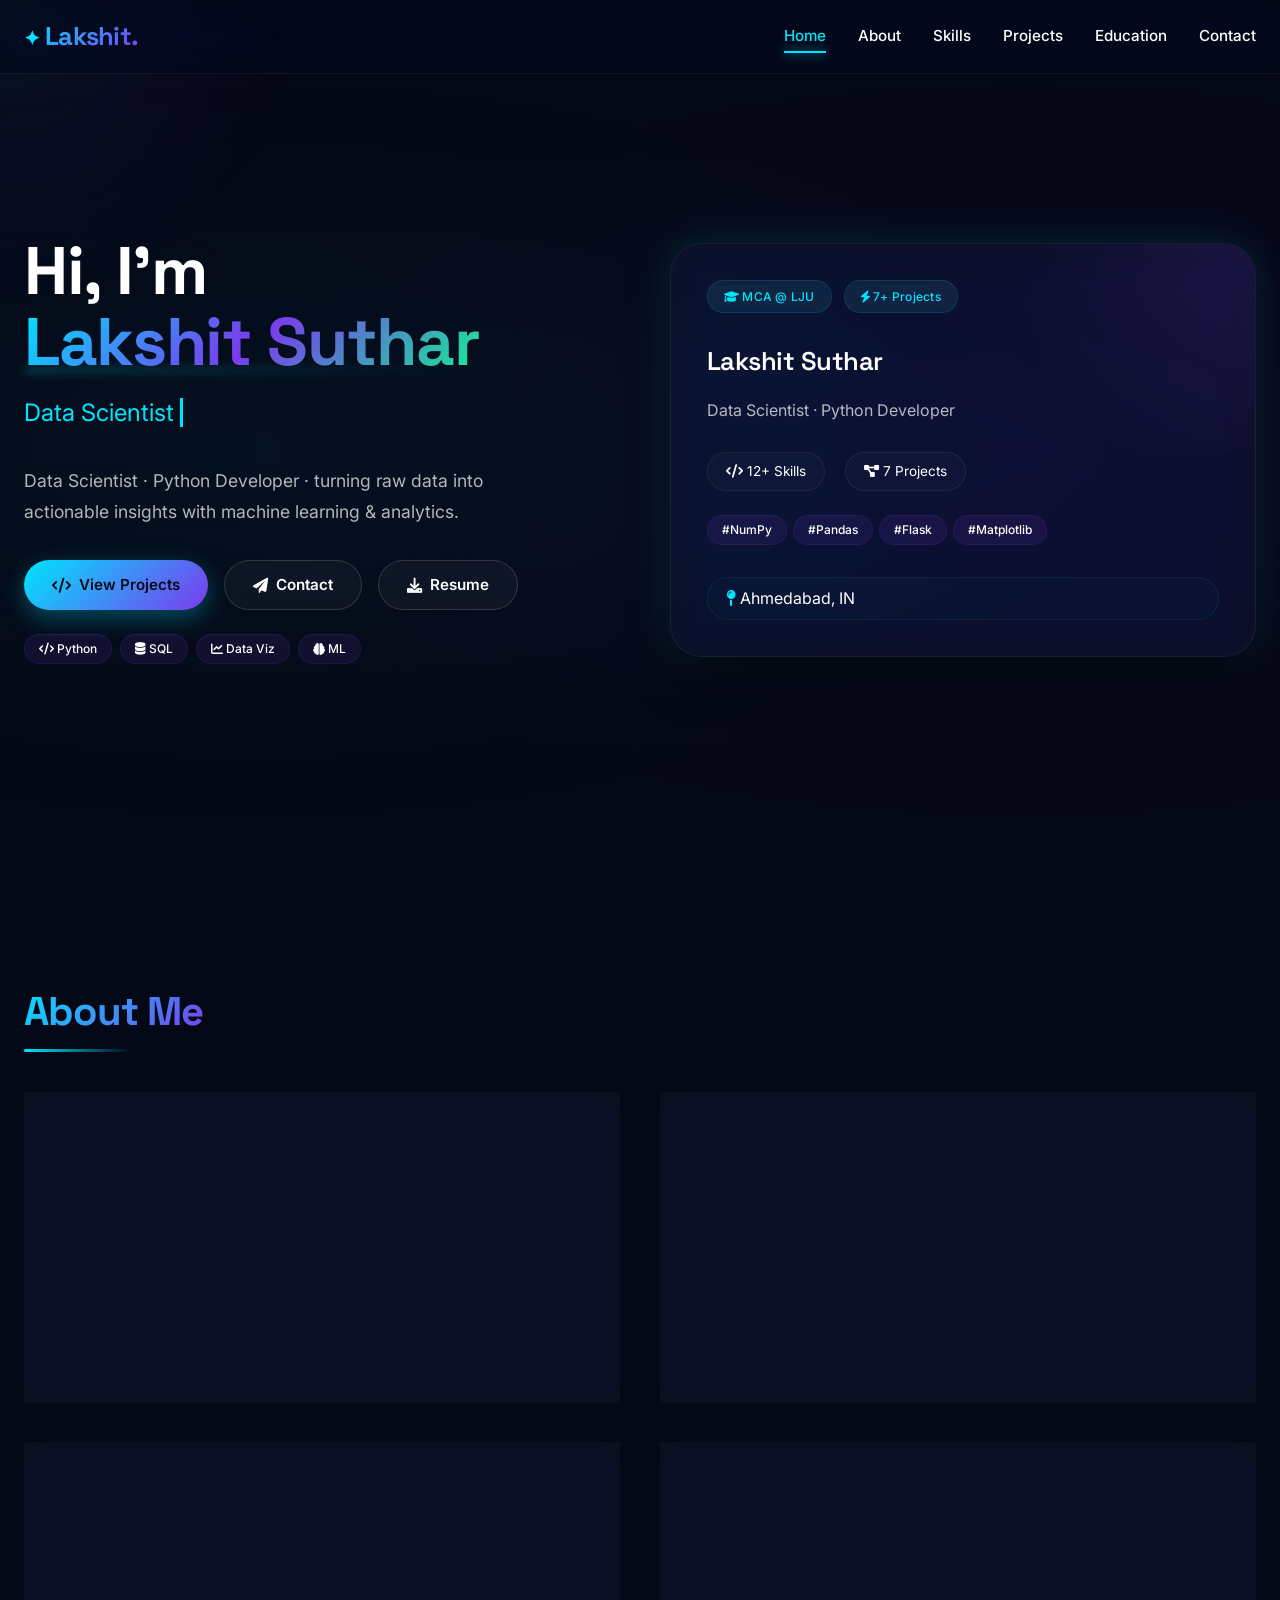
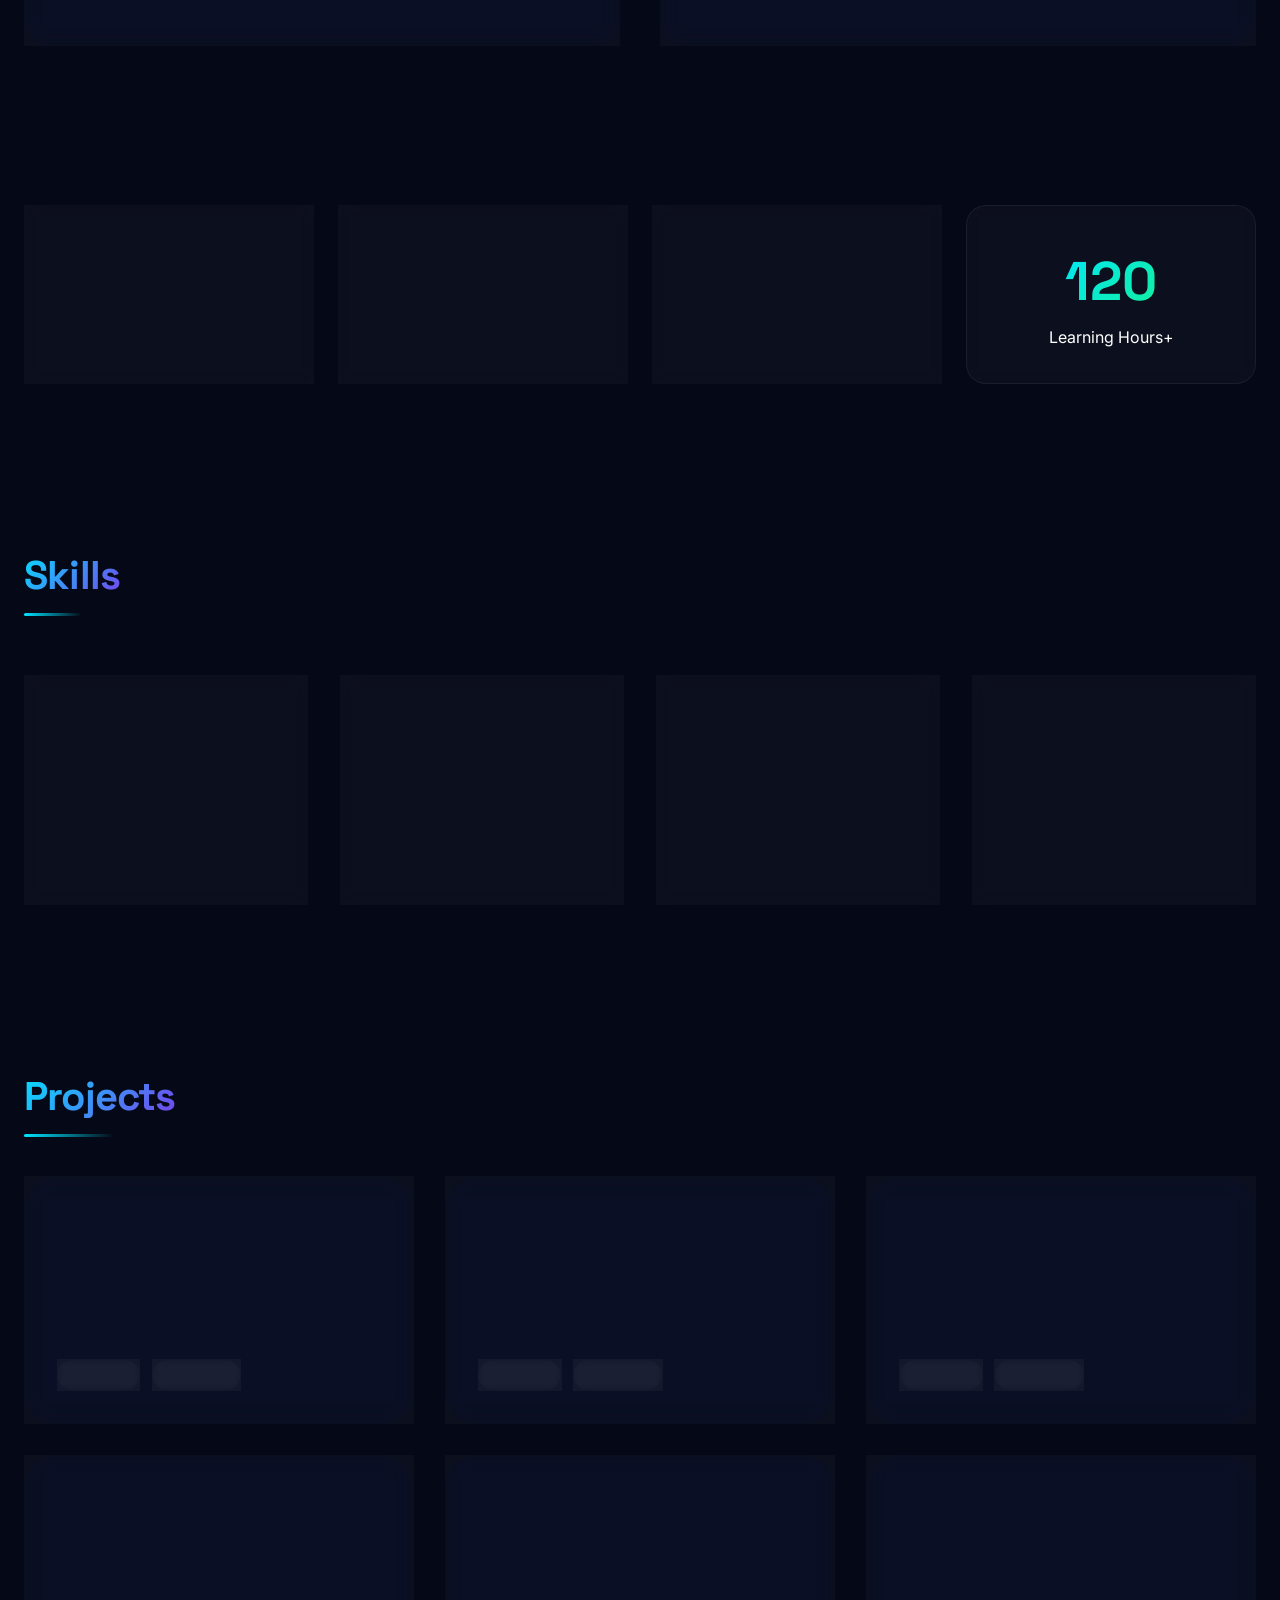
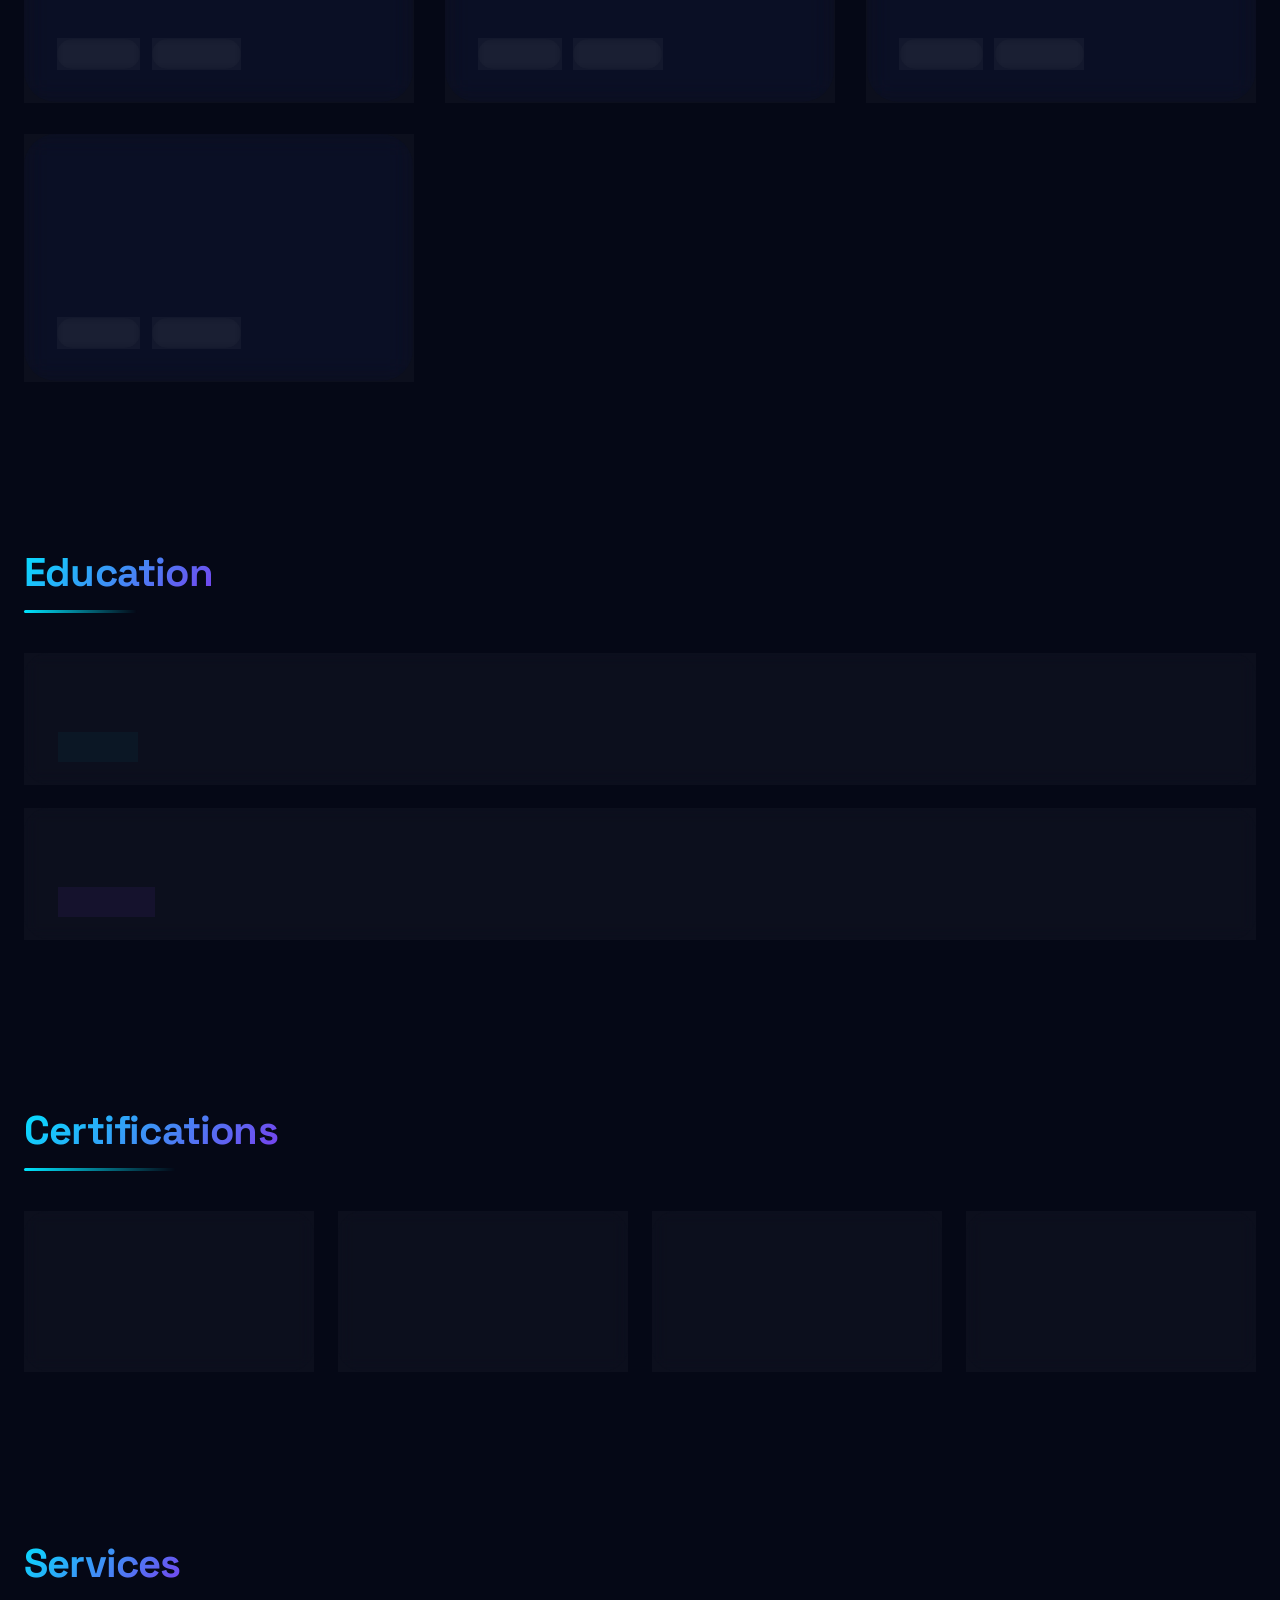
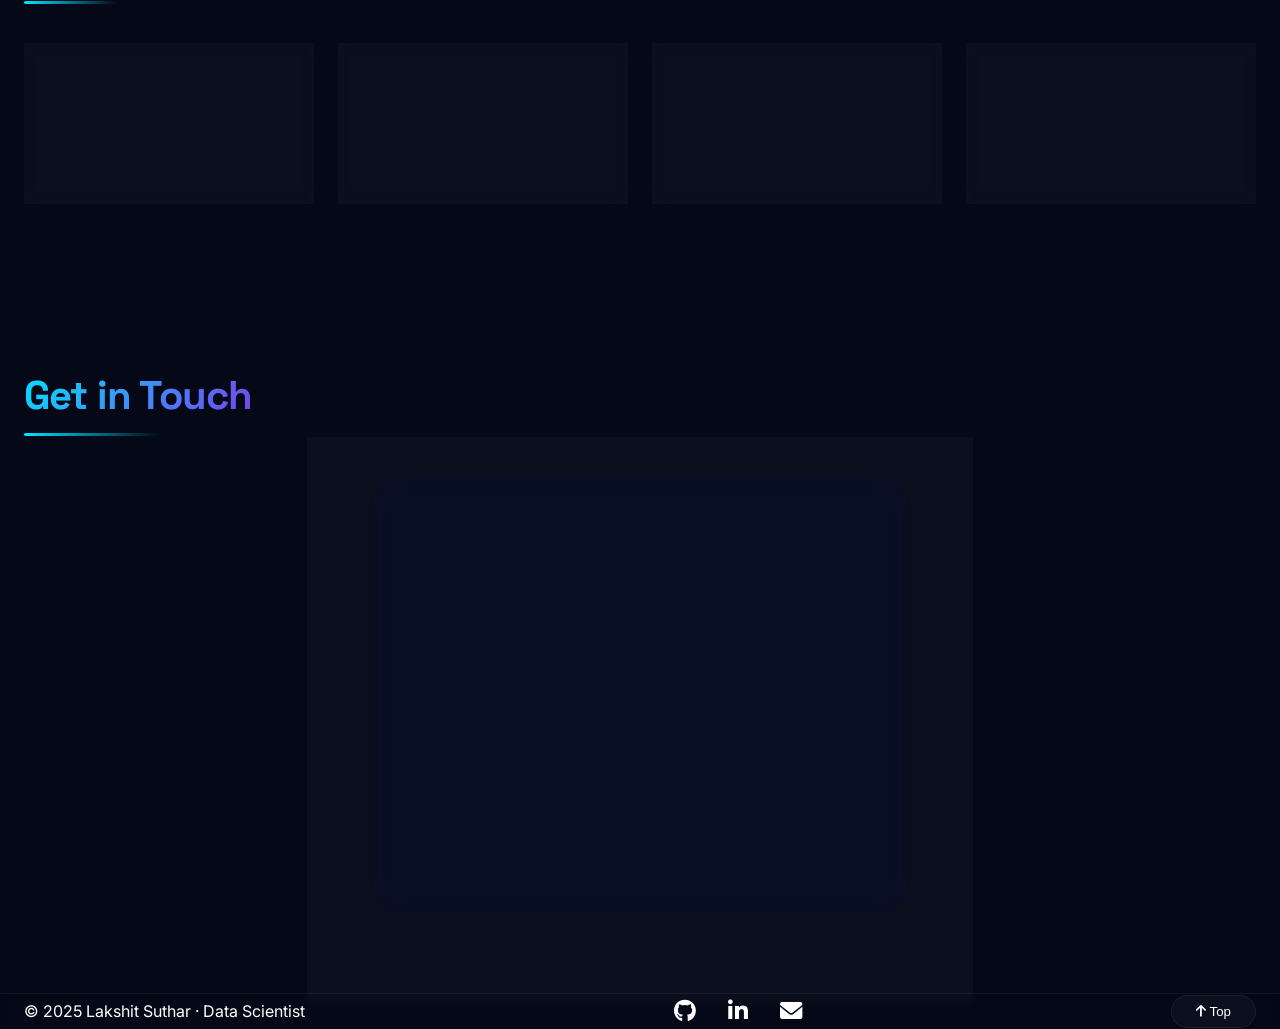
==== index.html @ c66731f1 "Add files via upload" ====
<!DOCTYPE html>
<html lang="en">
<head>
    <meta charset="UTF-8" />
    <meta name="viewport" content="width=device-width, initial-scale=1.0" />
    <meta name="description" content="Lakshit Suthar · Data Scientist, Data Analyst, Python Developer portfolio. Premium dark theme with glassmorphism." />
    <meta name="theme-color" content="#050816" />
    <title>Lakshit Suthar · Data Scientist & Python Developer</title>

    <!-- ===== FONTS & ICONS (CDN) ===== -->
    <link rel="preconnect" href="https://fonts.googleapis.com" />
    <link rel="preconnect" href="https://fonts.gstatic.com" crossorigin />
    <link href="https://fonts.googleapis.com/css2?family=Inter:opsz,wght@14..32,300;14..32,400;14..32,600;14..32,700;14..32,800&family=Space+Grotesk:wght@400;500;600;700&display=swap" rel="stylesheet" />
    <link rel="stylesheet" href="https://cdnjs.cloudflare.com/ajax/libs/font-awesome/6.0.0-beta3/css/all.min.css" />

    <!-- ===== EXTERNAL CSS ===== -->
    <link rel="stylesheet" href="style.css" />
</head>
<body>

    <!-- ====== PROGRESS BAR ====== -->
    <div id="progress-bar"></div>

    <!-- ====== MOUSE GLOW ====== -->
    <div id="glow"></div>

    <!-- ====== NAVBAR ====== -->
    <nav>
        <div class="container nav-container">
            <span class="logo">Lakshit.</span>
            <ul class="nav-links" id="navLinks">
                <li><a href="#hero" class="active">Home</a></li>
                <li><a href="#about">About</a></li>
                <li><a href="#skills">Skills</a></li>
                <li><a href="#projects">Projects</a></li>
                <li><a href="#education">Education</a></li>
                <li><a href="#contact">Contact</a></li>
            </ul>
            <div class="hamburger" id="hamburger"><i class="fas fa-bars"></i></div>
        </div>
    </nav>

    <!-- ====== HERO ====== -->
    <section id="hero">
        <div class="container hero-grid">
            <div class="hero-content">
                <h1>Hi, I'm <span class="name-highlight">Lakshit Suthar</span></h1>
                <div class="hero-typing"><span id="typed-text"></span></div>
                <p class="hero-desc">Data Scientist · Python Developer · turning raw data into actionable insights with machine learning &amp; analytics.</p>
                <div class="hero-buttons">
                    <a href="#projects" class="btn btn-primary"><i class="fas fa-code"></i> View Projects</a>
                    <a href="#contact" class="btn btn-outline"><i class="fas fa-paper-plane"></i> Contact</a>
                    <a href="Lakshit_Suthar_Resume.pdf" class="btn btn-outline" id="download-resume"><i class="fas fa-download"></i> Resume</a>
                </div>
                <div style="margin-top: 24px; display: flex; flex-wrap: wrap; gap: 8px;">
                    <span class="floating-tag"><i class="fas fa-code"></i> Python</span>
                    <span class="floating-tag"><i class="fas fa-database"></i> SQL</span>
                    <span class="floating-tag"><i class="fas fa-chart-line"></i> Data Viz</span>
                    <span class="floating-tag"><i class="fas fa-brain"></i> ML</span>
                </div>
            </div>
            <div class="hero-profile-card">
                <div class="badge-row">
                    <span class="badge"><i class="fas fa-graduation-cap"></i> MCA @ LJU</span>
                    <span class="badge"><i class="fas fa-bolt"></i> 7+ Projects</span>
                </div>
                <h3 style="font-size: 1.6rem;">Lakshit Suthar</h3>
                <p style="opacity:0.7;">Data Scientist · Python Developer</p>
                <div class="profile-stats">
                    <div><i class="fas fa-code"></i> 12+ Skills</div>
                    <div><i class="fas fa-project-diagram"></i> 7 Projects</div>
                </div>
                <div style="margin-top: 8px; display: flex; gap: 6px; flex-wrap: wrap;">
                    <span class="floating-tag">#NumPy</span>
                    <span class="floating-tag">#Pandas</span>
                    <span class="floating-tag">#Flask</span>
                    <span class="floating-tag">#Matplotlib</span>
                </div>
                <div style="margin-top: 16px; background: rgba(0,229,255,0.02); border-radius: 40px; padding: 8px 18px; border: 1px solid rgba(0,229,255,0.08);">
                    <i class="fas fa-map-pin" style="color: var(--primary);"></i> Ahmedabad, IN
                </div>
            </div>
        </div>
    </section>

    <!-- ====== ABOUT ====== -->
    <section id="about">
        <div class="container">
            <h2 class="section-title reveal">About Me</h2>
            <div class="about-grid">
                <div class="about-card reveal">
                    <i class="fas fa-user-astronaut"></i>
                    <h3>Professional Summary</h3>
                    <p>MCA student with a passion for data science &amp; python development. Experienced in building end-to-end data pipelines, scraping, analytics, and machine learning models. Strong foundation in OOP, C, and web technologies.</p>
                </div>
                <div class="about-card reveal">
                    <i class="fas fa-bullseye"></i>
                    <h3>Career Goals</h3>
                    <ul style="list-style: none; padding-left: 0;">
                        <li><i class="fas fa-check-circle" style="color: var(--accent);"></i> Data Scientist</li>
                        <li><i class="fas fa-check-circle" style="color: var(--accent);"></i> Data Analyst</li>
                        <li><i class="fas fa-check-circle" style="color: var(--accent);"></i> Python Developer</li>
                    </ul>
                </div>
                <div class="about-card reveal">
                    <i class="fas fa-star"></i>
                    <h3>Strengths</h3>
                    <p>Analytical thinking, problem solving, clean code, data storytelling, and rapid prototyping. Strong collaboration and communication.</p>
                </div>
                <div class="about-card reveal">
                    <i class="fas fa-heart"></i>
                    <h3>Technical Interests</h3>
                    <p>Machine Learning, Deep Learning, Big Data, Automation, Web Scraping, Dashboard Design, and Open Source.</p>
                </div>
            </div>
        </div>
    </section>

    <!-- ====== STATS ====== -->
    <section id="stats">
        <div class="container">
            <div class="stats-grid">
                <div class="stat-item reveal"><div class="number" data-count="7">0</div><p>Projects</p></div>
                <div class="stat-item reveal"><div class="number" data-count="12">0</div><p>Skills</p></div>
                <div class="stat-item reveal"><div class="number" data-count="8">0</div><p>Technologies</p></div>
                <div class="stat-item reveal"><div class="number" data-count="150">0</div><p>Learning Hours+</p></div>
            </div>
        </div>
    </section>

    <!-- ====== SKILLS ====== -->
    <section id="skills">
        <div class="container">
            <h2 class="section-title reveal">Skills</h2>
            <div class="skills-category">
                <div class="skill-group reveal">
                    <h4>Programming</h4>
                    <div class="skill-item"><div class="skill-label"><span>Python</span><span>90%</span></div><div class="progress-bar"><div class="fill" data-width="90"></div></div></div>
                    <div class="skill-item"><div class="skill-label"><span>Java OOP</span><span>70%</span></div><div class="progress-bar"><div class="fill" data-width="70"></div></div></div>
                    <div class="skill-item"><div class="skill-label"><span>C</span><span>65%</span></div><div class="progress-bar"><div class="fill" data-width="65"></div></div></div>
                </div>
                <div class="skill-group reveal">
                    <h4>Data Analysis</h4>
                    <div class="skill-item"><div class="skill-label"><span>NumPy</span><span>85%</span></div><div class="progress-bar"><div class="fill" data-width="85"></div></div></div>
                    <div class="skill-item"><div class="skill-label"><span>Pandas</span><span>88%</span></div><div class="progress-bar"><div class="fill" data-width="88"></div></div></div>
                    <div class="skill-item"><div class="skill-label"><span>Matplotlib</span><span>80%</span></div><div class="progress-bar"><div class="fill" data-width="80"></div></div></div>
                </div>
                <div class="skill-group reveal">
                    <h4>Data Science &amp; ML</h4>
                    <div class="skill-item"><div class="skill-label"><span>Machine Learning</span><span>75%</span></div><div class="progress-bar"><div class="fill" data-width="75"></div></div></div>
                    <div class="skill-item"><div class="skill-label"><span>Web Scraping</span><span>78%</span></div><div class="progress-bar"><div class="fill" data-width="78"></div></div></div>
                    <div class="skill-item"><div class="skill-label"><span>Data Visualization</span><span>82%</span></div><div class="progress-bar"><div class="fill" data-width="82"></div></div></div>
                </div>
                <div class="skill-group reveal">
                    <h4>Development Tools</h4>
                    <div class="skill-item"><div class="skill-label"><span>Git &amp; GitHub</span><span>80%</span></div><div class="progress-bar"><div class="fill" data-width="80"></div></div></div>
                    <div class="skill-item"><div class="skill-label"><span>Flask</span><span>72%</span></div><div class="progress-bar"><div class="fill" data-width="72"></div></div></div>
                    <div class="skill-item"><div class="skill-label"><span>HTML / CSS</span><span>70%</span></div><div class="progress-bar"><div class="fill" data-width="70"></div></div></div>
                </div>
            </div>
        </div>
    </section>

    <!-- ====== PROJECTS ====== -->
    <section id="projects">
        <div class="container">
            <h2 class="section-title reveal">Projects</h2>
            <div class="projects-grid">
                <div class="project-card reveal"><h3>Mobile Data Analysis</h3><p>Exploratory analysis of mobile usage patterns using pandas &amp; matplotlib.</p><div class="tech"><span>Python</span><span>Pandas</span><span>Matplotlib</span></div><div class="btn-group"><a href="#" class="btn btn-outline" style="padding:4px 14px;"><i class="fab fa-github"></i> Code</a><a href="#" class="btn btn-outline" style="padding:4px 14px;"><i class="fas fa-eye"></i> Demo</a></div></div>
                <div class="project-card reveal"><h3>Hockey Dataset Analysis</h3><p>Statistical analysis and visualization of hockey player performance.</p><div class="tech"><span>NumPy</span><span>Pandas</span><span>Seaborn</span></div><div class="btn-group"><a href="#" class="btn btn-outline" style="padding:4px 14px;"><i class="fab fa-github"></i> Code</a><a href="#" class="btn btn-outline" style="padding:4px 14px;"><i class="fas fa-eye"></i> Demo</a></div></div>
                <div class="project-card reveal"><h3>Quotes Scraping Project</h3><p>Scraped inspirational quotes from multiple websites using requests &amp; bs4.</p><div class="tech"><span>Python</span><span>BeautifulSoup</span><span>Requests</span></div><div class="btn-group"><a href="#" class="btn btn-outline" style="padding:4px 14px;"><i class="fab fa-github"></i> Code</a><a href="#" class="btn btn-outline" style="padding:4px 14px;"><i class="fas fa-eye"></i> Demo</a></div></div>
                <div class="project-card reveal"><h3>All In One Data Scraping</h3><p>Unified scraper for e-commerce &amp; news data with export to CSV/JSON.</p><div class="tech"><span>Scrapy</span><span>Selenium</span><span>Pandas</span></div><div class="btn-group"><a href="#" class="btn btn-outline" style="padding:4px 14px;"><i class="fab fa-github"></i> Code</a><a href="#" class="btn btn-outline" style="padding:4px 14px;"><i class="fas fa-eye"></i> Demo</a></div></div>
                <div class="project-card reveal"><h3>Student Management System</h3><p>CRUD application built with Flask &amp; SQLite for student records.</p><div class="tech"><span>Flask</span><span>SQLite</span><span>HTML/CSS</span></div><div class="btn-group"><a href="#" class="btn btn-outline" style="padding:4px 14px;"><i class="fab fa-github"></i> Code</a><a href="#" class="btn btn-outline" style="padding:4px 14px;"><i class="fas fa-eye"></i> Demo</a></div></div>
                <div class="project-card reveal"><h3>Book Management System</h3><p>Library management with Flask, SQLAlchemy &amp; Bootstrap.</p><div class="tech"><span>Flask</span><span>SQLAlchemy</span><span>Bootstrap</span></div><div class="btn-group"><a href="#" class="btn btn-outline" style="padding:4px 14px;"><i class="fab fa-github"></i> Code</a><a href="#" class="btn btn-outline" style="padding:4px 14px;"><i class="fas fa-eye"></i> Demo</a></div></div>
                <div class="project-card reveal"><h3>Expense Tracker</h3><p>Personal finance tracker with data visualization &amp; category insights.</p><div class="tech"><span>Python</span><span>SQLite</span><span>Matplotlib</span></div><div class="btn-group"><a href="#" class="btn btn-outline" style="padding:4px 14px;"><i class="fab fa-github"></i> Code</a><a href="#" class="btn btn-outline" style="padding:4px 14px;"><i class="fas fa-eye"></i> Demo</a></div></div>
            </div>
        </div>
    </section>

    <!-- ====== EDUCATION ====== -->
    <section id="education">
        <div class="container">
            <h2 class="section-title reveal">Education</h2>
            <div class="timeline">
                <div class="timeline-item reveal"><h3>MCA – LJ University Ahmedabad</h3><p>2024 – 2026 · Master of Computer Applications</p><span class="badge" style="background: rgba(0,229,255,0.04);">Current</span></div>
                <div class="timeline-item reveal"><h3>BCA – 73%</h3><p>2021 – 2024 · Bachelor of Computer Applications</p><span class="badge" style="background: rgba(124,58,237,0.08);">Graduated</span></div>
            </div>
        </div>
    </section>

    <!-- ====== CERTIFICATIONS ====== -->
    <section id="certifications">
        <div class="container">
            <h2 class="section-title reveal">Certifications</h2>
            <div class="cert-grid">
                <div class="cert-card reveal"><i class="fas fa-certificate"></i><h4>Python for Data Science</h4><p style="opacity:0.6; font-size:0.9rem;">IBM</p></div>
                <div class="cert-card reveal"><i class="fas fa-certificate"></i><h4>Machine Learning A-Z</h4><p style="opacity:0.6; font-size:0.9rem;">Udemy</p></div>
                <div class="cert-card reveal"><i class="fas fa-certificate"></i><h4>SQL for Data Analysis</h4><p style="opacity:0.6; font-size:0.9rem;">Coursera</p></div>
                <div class="cert-card reveal"><i class="fas fa-certificate"></i><h4>Web Scraping with Python</h4><p style="opacity:0.6; font-size:0.9rem;">DataCamp</p></div>
            </div>
        </div>
    </section>

    <!-- ====== SERVICES ====== -->
    <section id="services">
        <div class="container">
            <h2 class="section-title reveal">Services</h2>
            <div class="services-grid">
                <div class="service-card reveal"><i class="fas fa-chart-pie"></i><h4>Data Analysis</h4><p style="opacity:0.7; font-size:0.9rem;">Clean, analyze, visualize</p></div>
                <div class="service-card reveal"><i class="fab fa-python"></i><h4>Python Development</h4><p style="opacity:0.7; font-size:0.9rem;">Automation, APIs, scripts</p></div>
                <div class="service-card reveal"><i class="fas fa-spider"></i><h4>Web Scraping</h4><p style="opacity:0.7; font-size:0.9rem;">Extract structured data</p></div>
                <div class="service-card reveal"><i class="fas fa-dashboard"></i><h4>Dashboard Creation</h4><p style="opacity:0.7; font-size:0.9rem;">Interactive dashboards</p></div>
            </div>
        </div>
    </section>

    <!-- ====== CONTACT ====== -->
    <section id="contact">
        <div class="container">
            <h2 class="section-title reveal">Get in Touch</h2>
            <div class="contact-form reveal">
                <form id="contactForm">
                    <input type="text" placeholder="Your Name" id="cname" required />
                    <input type="email" placeholder="Email Address" id="cemail" required />
                    <textarea rows="4" placeholder="Message" id="cmsg" required></textarea>
                    <button type="submit"><i class="fas fa-paper-plane"></i> Send Message</button>
                    <div id="form-message"></div>
                </form>
            </div>
        </div>
    </section>

    <!-- ====== FOOTER ====== -->
    <footer class="container">
        <div>&copy; 2025 Lakshit Suthar · Data Scientist</div>
        <div class="social-links">
            <a href="#" aria-label="GitHub"><i class="fab fa-github"></i></a>
            <a href="#" aria-label="LinkedIn"><i class="fab fa-linkedin-in"></i></a>
            <a href="#" aria-label="Email"><i class="fas fa-envelope"></i></a>
        </div>
        <button id="back-top"><i class="fas fa-arrow-up"></i> Top</button>
    </footer>

    <!-- ====== EXTERNAL JAVASCRIPT ====== -->
    <script src="script.js"></script>
</body>
</html>
---- style.css ----
/* ============================================================
   ADVANCED CSS — CINEMATIC PORTFOLIO
   Built on your structure with premium effects
   ============================================================ */

/* ===== RESET & BASE ===== */
* {
    margin: 0;
    padding: 0;
    box-sizing: border-box;
}

:root {
    --bg: #050816;
    --primary: #00E5FF;
    --secondary: #7C3AED;
    --accent: #14F195;
    --text: #ffffff;
    --glass-bg: rgba(255, 255, 255, 0.03);
    --glass-border: rgba(255, 255, 255, 0.06);
    --shadow: 0 25px 50px -12px rgba(0, 0, 0, 0.8);
    --glow-primary: 0 0 40px rgba(0, 229, 255, 0.15);
    --glow-secondary: 0 0 40px rgba(124, 58, 237, 0.15);
    --radius-lg: 32px;
    --radius-md: 24px;
    --transition-smooth: all 0.4s cubic-bezier(0.25, 0.46, 0.45, 0.94);
}

html {
    scroll-behavior: smooth;
}

body {
    font-family: 'Inter', sans-serif;
    background: var(--bg);
    color: var(--text);
    line-height: 1.6;
    overflow-x: hidden;
    cursor: default;
}

h1,
h2,
h3,
h4 {
    font-family: 'Space Grotesk', sans-serif;
    font-weight: 600;
    letter-spacing: -0.02em;
}

a {
    text-decoration: none;
    color: inherit;
}

.container {
    max-width: 1280px;
    margin: 0 auto;
    padding: 0 24px;
}

section {
    padding: 80px 0;
    position: relative;
}

.section-title {
    font-size: 2.5rem;
    font-weight: 700;
    margin-bottom: 48px;
    background: linear-gradient(135deg, var(--primary), var(--secondary));
    -webkit-background-clip: text;
    -webkit-text-fill-color: transparent;
    background-clip: text;
    display: inline-block;
    position: relative;
}

.section-title::after {
    content: '';
    position: absolute;
    bottom: -8px;
    left: 0;
    width: 60%;
    height: 3px;
    background: linear-gradient(90deg, var(--primary), transparent);
    border-radius: 10px;
}

/* ===== SCROLL PROGRESS BAR ===== */
#progress-bar {
    position: fixed;
    top: 0;
    left: 0;
    width: 0%;
    height: 4px;
    background: linear-gradient(90deg, var(--primary), var(--secondary), var(--accent));
    z-index: 9999;
    transition: width 0.1s ease-out;
    box-shadow: 0 0 20px rgba(0, 229, 255, 0.3);
}

/* ===== STICKY NAVBAR ===== */
nav {
    position: fixed;
    top: 0;
    left: 0;
    width: 100%;
    padding: 16px 0;
    backdrop-filter: blur(18px) saturate(180%);
    -webkit-backdrop-filter: blur(18px) saturate(180%);
    background: rgba(5, 8, 22, 0.55);
    border-bottom: 1px solid var(--glass-border);
    z-index: 1000;
    transition: background 0.3s, box-shadow 0.3s;
}

nav.scrolled {
    background: rgba(5, 8, 22, 0.85);
    box-shadow: 0 8px 32px rgba(0, 0, 0, 0.5);
}

.nav-container {
    display: flex;
    justify-content: space-between;
    align-items: center;
}

.logo {
    font-family: 'Space Grotesk', sans-serif;
    font-weight: 700;
    font-size: 1.6rem;
    background: linear-gradient(135deg, var(--primary), var(--secondary));
    -webkit-background-clip: text;
    -webkit-text-fill-color: transparent;
    background-clip: text;
    letter-spacing: -0.03em;
    position: relative;
}

.logo::before {
    content: '✦';
    margin-right: 6px;
    font-size: 1.2rem;
    color: var(--primary);
    -webkit-text-fill-color: var(--primary);
}

.nav-links {
    display: flex;
    gap: 32px;
    list-style: none;
    font-weight: 500;
    font-size: 0.95rem;
}

.nav-links a {
    position: relative;
    padding: 4px 0;
    transition: color 0.3s;
}

.nav-links a::after {
    content: '';
    position: absolute;
    bottom: -4px;
    left: 0;
    width: 0%;
    height: 2px;
    background: var(--primary);
    transition: width 0.4s cubic-bezier(0.25, 0.46, 0.45, 0.94);
    box-shadow: 0 0 12px var(--primary);
}

.nav-links a:hover::after,
.nav-links a.active::after {
    width: 100%;
}

.nav-links a.active {
    color: var(--primary);
}

.hamburger {
    display: none;
    font-size: 1.8rem;
    cursor: pointer;
    color: var(--text);
    transition: transform 0.3s;
}

.hamburger:hover {
    transform: rotate(90deg);
}

/* ===== FLOATING GLOW (MOUSE) ===== */
#glow {
    position: fixed;
    width: 600px;
    height: 600px;
    background: radial-gradient(circle at center, rgba(0, 229, 255, 0.06) 0%, rgba(124, 58, 237, 0.04) 40%, transparent 70%);
    border-radius: 50%;
    pointer-events: none;
    transform: translate(-50%, -50%);
    z-index: 0;
    transition: opacity 0.15s ease;
    will-change: transform;
    filter: blur(20px);
}

/* ===== HERO ===== */
#hero {
    min-height: 100vh;
    display: flex;
    align-items: center;
    position: relative;
    padding-top: 80px;
    overflow: hidden;
}

#hero::before {
    content: '';
    position: absolute;
    inset: 0;
    background: radial-gradient(ellipse at 20% 50%, rgba(0, 229, 255, 0.04) 0%, transparent 60%),
        radial-gradient(ellipse at 80% 50%, rgba(124, 58, 237, 0.04) 0%, transparent 60%);
    pointer-events: none;
}

.hero-grid {
    display: grid;
    grid-template-columns: 1fr 1fr;
    gap: 60px;
    align-items: center;
    position: relative;
    z-index: 1;
}

.hero-content h1 {
    font-size: 4.2rem;
    font-weight: 700;
    line-height: 1.05;
    margin-bottom: 16px;
    text-shadow: 0 0 60px rgba(0, 229, 255, 0.05);
}

.hero-content .name-highlight {
    background: linear-gradient(135deg, var(--primary), var(--secondary), var(--accent));
    -webkit-background-clip: text;
    -webkit-text-fill-color: transparent;
    background-clip: text;
    position: relative;
    display: inline-block;
}

.hero-content .name-highlight::after {
    content: '';
    position: absolute;
    bottom: 4px;
    left: 0;
    width: 100%;
    height: 8px;
    background: linear-gradient(90deg, var(--primary), transparent);
    opacity: 0.2;
    border-radius: 10px;
    filter: blur(4px);
}

.hero-typing {
    font-size: 1.5rem;
    font-weight: 400;
    margin-bottom: 20px;
    min-height: 3.2rem;
}

.hero-typing span {
    color: var(--primary);
    border-right: 3px solid var(--primary);
    padding-right: 6px;
    animation: blink 0.9s step-end infinite;
}

@keyframes blink {
    0%,
    100% {
        border-color: var(--primary);
    }
    50% {
        border-color: transparent;
    }
}

.hero-desc {
    font-size: 1.1rem;
    opacity: 0.7;
    max-width: 500px;
    margin-bottom: 32px;
    line-height: 1.8;
    backdrop-filter: blur(4px);
}

.hero-buttons {
    display: flex;
    flex-wrap: wrap;
    gap: 16px;
}

.btn {
    padding: 12px 28px;
    border-radius: 40px;
    font-weight: 600;
    font-size: 0.95rem;
    border: none;
    cursor: pointer;
    transition: var(--transition-smooth);
    display: inline-flex;
    align-items: center;
    gap: 8px;
    background: rgba(255, 255, 255, 0.04);
    border: 1px solid var(--glass-border);
    color: var(--text);
    backdrop-filter: blur(4px);
    position: relative;
    overflow: hidden;
}

.btn::before {
    content: '';
    position: absolute;
    inset: 0;
    border-radius: 40px;
    padding: 2px;
    background: linear-gradient(135deg, var(--primary), var(--secondary));
    -webkit-mask: linear-gradient(#fff 0 0) content-box, linear-gradient(#fff 0 0);
    -webkit-mask-composite: xor;
    mask-composite: exclude;
    opacity: 0;
    transition: opacity 0.4s;
}

.btn:hover::before {
    opacity: 1;
}

.btn-primary {
    background: linear-gradient(135deg, var(--primary), var(--secondary));
    border: none;
    color: #0a0a1a;
    box-shadow: 0 8px 24px rgba(0, 229, 255, 0.3);
}

.btn-primary::before {
    display: none;
}

.btn-primary:hover {
    transform: translateY(-4px) scale(1.02);
    box-shadow: 0 16px 48px rgba(0, 229, 255, 0.5);
}

.btn-outline {
    border: 1px solid rgba(255, 255, 255, 0.15);
}

.btn-outline:hover {
    border-color: var(--primary);
    background: rgba(0, 229, 255, 0.08);
    transform: translateY(-2px);
    box-shadow: 0 0 30px rgba(0, 229, 255, 0.05);
}

/* Hero Profile Card */
.hero-profile-card {
    background: var(--glass-bg);
    backdrop-filter: blur(16px) saturate(180%);
    -webkit-backdrop-filter: blur(16px) saturate(180%);
    border-radius: var(--radius-lg);
    padding: 36px;
    border: 1px solid var(--glass-border);
    box-shadow: var(--shadow), var(--glow-primary);
    display: flex;
    flex-direction: column;
    gap: 16px;
    position: relative;
    overflow: hidden;
    transition: var(--transition-smooth);
}

.hero-profile-card:hover {
    border-color: rgba(0, 229, 255, 0.2);
    box-shadow: var(--shadow), var(--glow-primary), var(--glow-secondary);
    transform: translateY(-4px);
}

.hero-profile-card::before {
    content: '';
    position: absolute;
    top: -50%;
    right: -50%;
    width: 100%;
    height: 100%;
    background: radial-gradient(circle, rgba(124, 58, 237, 0.12), transparent 70%);
    pointer-events: none;
    animation: pulseGlow 8s ease-in-out infinite alternate;
}

@keyframes pulseGlow {
    0% {
        opacity: 0.4;
        transform: scale(1);
    }
    100% {
        opacity: 1;
        transform: scale(1.2);
    }
}

.badge-row {
    display: flex;
    flex-wrap: wrap;
    gap: 12px;
    margin-bottom: 12px;
}

.badge {
    background: rgba(0, 229, 255, 0.06);
    border: 1px solid rgba(0, 229, 255, 0.15);
    padding: 6px 16px;
    border-radius: 40px;
    font-size: 0.75rem;
    font-weight: 500;
    backdrop-filter: blur(4px);
    color: var(--primary);
    letter-spacing: 0.02em;
    transition: var(--transition-smooth);
}

.badge:hover {
    background: rgba(0, 229, 255, 0.12);
    transform: scale(1.05);
}

.floating-tag {
    display: inline-block;
    background: rgba(124, 58, 237, 0.1);
    border: 1px solid rgba(124, 58, 237, 0.15);
    padding: 4px 14px;
    border-radius: 30px;
    font-size: 0.75rem;
    font-weight: 500;
}

.profile-stats {
    display: flex;
    gap: 20px;
    margin-top: 12px;
}

.profile-stats div {
    background: rgba(255, 255, 255, 0.02);
    padding: 8px 18px;
    border-radius: 30px;
    border: 1px solid var(--glass-border);
    font-size: 0.85rem;
    transition: var(--transition-smooth);
}

.profile-stats div:hover {
    border-color: var(--primary);
    background: rgba(0, 229, 255, 0.04);
}

.profile-stats strong {
    color: var(--primary);
    font-size: 1.1rem;
}

/* ===== ABOUT ===== */
.about-grid {
    display: grid;
    grid-template-columns: 1fr 1fr;
    gap: 40px;
}

.about-card {
    background: var(--glass-bg);
    backdrop-filter: blur(12px) saturate(160%);
    -webkit-backdrop-filter: blur(12px) saturate(160%);
    border-radius: var(--radius-md);
    padding: 32px;
    border: 1px solid var(--glass-border);
    transition: var(--transition-smooth);
    position: relative;
    overflow: hidden;
}

.about-card::after {
    content: '';
    position: absolute;
    inset: 0;
    background: linear-gradient(135deg, rgba(0, 229, 255, 0.02), transparent 60%);
    pointer-events: none;
}

.about-card:hover {
    border-color: var(--primary);
    box-shadow: 0 0 60px rgba(0, 229, 255, 0.03);
    transform: translateY(-4px);
}

.about-card i {
    font-size: 2.2rem;
    color: var(--primary);
    margin-bottom: 12px;
    display: inline-block;
    filter: drop-shadow(0 0 20px rgba(0, 229, 255, 0.15));
}

.about-card h3 {
    margin-bottom: 8px;
}

.about-card ul li {
    margin: 6px 0;
    opacity: 0.85;
    list-style: none;
    padding-left: 20px;
    position: relative;
}

.about-card ul li::before {
    content: '▹';
    position: absolute;
    left: 0;
    color: var(--primary);
}

/* ===== STATS ===== */
.stats-grid {
    display: grid;
    grid-template-columns: repeat(4, 1fr);
    gap: 24px;
}

.stat-item {
    background: var(--glass-bg);
    backdrop-filter: blur(8px);
    -webkit-backdrop-filter: blur(8px);
    border-radius: 20px;
    padding: 32px 16px;
    text-align: center;
    border: 1px solid var(--glass-border);
    transition: var(--transition-smooth);
    position: relative;
    overflow: hidden;
}

.stat-item::before {
    content: '';
    position: absolute;
    inset: 0;
    background: radial-gradient(circle at center, rgba(0, 229, 255, 0.03), transparent 70%);
    opacity: 0;
    transition: opacity 0.4s;
}

.stat-item:hover::before {
    opacity: 1;
}

.stat-item:hover {
    border-color: var(--primary);
    transform: translateY(-4px);
    box-shadow: 0 12px 40px rgba(0, 0, 0, 0.4);
}

.stat-item .number {
    font-size: 3.4rem;
    font-weight: 700;
    font-family: 'Space Grotesk', sans-serif;
    background: linear-gradient(135deg, var(--primary), var(--accent));
    -webkit-background-clip: text;
    -webkit-text-fill-color: transparent;
    background-clip: text;
    display: inline-block;
    transition: transform 0.3s;
}

.stat-item:hover .number {
    transform: scale(1.05);
}

.stat-item .label {
    opacity: 0.6;
    font-size: 0.9rem;
    margin-top: 4px;
}

/* ===== SKILLS ===== */
.skills-category {
    display: grid;
    grid-template-columns: repeat(auto-fit, minmax(240px, 1fr));
    gap: 32px;
    margin-top: 20px;
}

.skill-group {
    background: var(--glass-bg);
    backdrop-filter: blur(8px);
    padding: 24px;
    border-radius: var(--radius-md);
    border: 1px solid var(--glass-border);
    transition: var(--transition-smooth);
}

.skill-group:hover {
    border-color: rgba(0, 229, 255, 0.15);
    box-shadow: 0 0 40px rgba(0, 229, 255, 0.02);
}

.skill-group h4 {
    margin-bottom: 16px;
    color: var(--primary);
    font-weight: 600;
    letter-spacing: 0.02em;
}

.skill-item {
    margin-bottom: 14px;
}

.skill-item .skill-label {
    display: flex;
    justify-content: space-between;
    font-size: 0.85rem;
    margin-bottom: 4px;
    opacity: 0.85;
}

.progress-bar {
    width: 100%;
    height: 6px;
    background: rgba(255, 255, 255, 0.04);
    border-radius: 10px;
    overflow: hidden;
    box-shadow: inset 0 1px 2px rgba(0, 0, 0, 0.3);
}

.progress-bar .fill {
    height: 100%;
    width: 0%;
    background: linear-gradient(90deg, var(--primary), var(--secondary));
    border-radius: 10px;
    transition: width 1.4s cubic-bezier(0.25, 0.46, 0.45, 0.94);
    box-shadow: 0 0 16px rgba(0, 229, 255, 0.2);
}

/* ===== PROJECTS ===== */
.projects-grid {
    display: grid;
    grid-template-columns: repeat(auto-fill, minmax(300px, 1fr));
    gap: 32px;
}

.project-card {
    background: var(--glass-bg);
    backdrop-filter: blur(12px) saturate(160%);
    -webkit-backdrop-filter: blur(12px) saturate(160%);
    border-radius: var(--radius-lg);
    padding: 32px;
    border: 1px solid var(--glass-border);
    transition: var(--transition-smooth);
    position: relative;
    overflow: hidden;
}

.project-card::before {
    content: '';
    position: absolute;
    inset: -2px;
    border-radius: var(--radius-lg);
    padding: 2px;
    background: linear-gradient(135deg, var(--primary), var(--secondary), var(--accent));
    -webkit-mask: linear-gradient(#fff 0 0) content-box, linear-gradient(#fff 0 0);
    -webkit-mask-composite: xor;
    mask-composite: exclude;
    pointer-events: none;
    opacity: 0;
    transition: opacity 0.5s ease;
}

.project-card:hover::before {
    opacity: 1;
}

.project-card:hover {
    transform: translateY(-10px) scale(1.01);
    box-shadow: 0 24px 60px rgba(0, 0, 0, 0.6), var(--glow-primary);
    border-color: transparent;
}

.project-card h3 {
    font-size: 1.3rem;
    margin-bottom: 8px;
}

.project-card .tech {
    display: flex;
    flex-wrap: wrap;
    gap: 8px;
    margin: 12px 0 18px;
}

.project-card .tech span {
    background: rgba(0, 229, 255, 0.04);
    padding: 4px 14px;
    border-radius: 30px;
    font-size: 0.7rem;
    font-weight: 500;
    border: 1px solid rgba(0, 229, 255, 0.06);
    transition: var(--transition-smooth);
}

.project-card .tech span:hover {
    background: rgba(0, 229, 255, 0.1);
    border-color: var(--primary);
}

.project-card .btn-group {
    display: flex;
    gap: 12px;
}

.project-card .btn-group .btn {
    padding: 6px 16px;
    font-size: 0.8rem;
}

/* ===== EDUCATION ===== */
.timeline {
    display: flex;
    flex-direction: column;
    gap: 24px;
}

.timeline-item {
    background: var(--glass-bg);
    backdrop-filter: blur(8px);
    padding: 24px 28px;
    border-radius: var(--radius-md);
    border: 1px solid var(--glass-border);
    border-left-width: 6px;
    border-left-color: var(--primary);
    transition: var(--transition-smooth);
    position: relative;
}

.timeline-item:hover {
    border-left-color: var(--secondary);
    background: rgba(255, 255, 255, 0.02);
    transform: translateX(6px);
}

.timeline-item .date {
    color: var(--primary);
    font-weight: 500;
    font-size: 0.85rem;
}

/* ===== CERTIFICATIONS & SERVICES ===== */
.cert-grid,
.services-grid {
    display: grid;
    grid-template-columns: repeat(auto-fit, minmax(180px, 1fr));
    gap: 24px;
}

.cert-card,
.service-card {
    background: var(--glass-bg);
    backdrop-filter: blur(8px);
    padding: 28px 16px;
    border-radius: var(--radius-md);
    text-align: center;
    border: 1px solid var(--glass-border);
    transition: var(--transition-smooth);
    position: relative;
    overflow: hidden;
}

.cert-card::before,
.service-card::before {
    content: '';
    position: absolute;
    inset: 0;
    background: radial-gradient(circle at center, rgba(124, 58, 237, 0.04), transparent 70%);
    opacity: 0;
    transition: opacity 0.4s;
}

.cert-card:hover::before,
.service-card:hover::before {
    opacity: 1;
}

.cert-card:hover,
.service-card:hover {
    border-color: var(--secondary);
    transform: translateY(-4px) scale(1.02);
    box-shadow: 0 12px 40px rgba(0, 0, 0, 0.3);
}

.cert-card i,
.service-card i {
    font-size: 2.6rem;
    color: var(--accent);
    margin-bottom: 12px;
    display: inline-block;
    filter: drop-shadow(0 0 20px rgba(20, 241, 149, 0.1));
    transition: transform 0.3s;
}

.cert-card:hover i,
.service-card:hover i {
    transform: scale(1.1) rotate(-4deg);
}

/* ===== CONTACT ===== */
.contact-form {
    max-width: 540px;
    margin: 0 auto;
    background: var(--glass-bg);
    backdrop-filter: blur(16px) saturate(180%);
    -webkit-backdrop-filter: blur(16px) saturate(180%);
    padding: 48px;
    border-radius: var(--radius-lg);
    border: 1px solid var(--glass-border);
    box-shadow: var(--shadow);
}

.contact-form input,
.contact-form textarea {
    width: 100%;
    padding: 14px 20px;
    margin-bottom: 18px;
    background: rgba(255, 255, 255, 0.02);
    border: 1px solid var(--glass-border);
    border-radius: 40px;
    color: white;
    font-size: 1rem;
    font-family: 'Inter', sans-serif;
    transition: var(--transition-smooth);
}

.contact-form input:focus,
.contact-form textarea:focus {
    outline: none;
    border-color: var(--primary);
    box-shadow: 0 0 0 4px rgba(0, 229, 255, 0.08), 0 0 30px rgba(0, 229, 255, 0.03);
    background: rgba(255, 255, 255, 0.04);
}

.contact-form textarea {
    border-radius: 24px;
    resize: vertical;
    min-height: 120px;
}

.contact-form button {
    width: 100%;
    padding: 14px;
    border-radius: 40px;
    border: none;
    background: linear-gradient(135deg, var(--primary), var(--secondary));
    font-weight: 700;
    font-size: 1rem;
    color: #0a0a1a;
    cursor: pointer;
    transition: var(--transition-smooth);
    position: relative;
    overflow: hidden;
}

.contact-form button::after {
    content: '';
    position: absolute;
    inset: 0;
    background: linear-gradient(135deg, transparent 40%, rgba(255, 255, 255, 0.15));
    pointer-events: none;
}

.contact-form button:hover {
    transform: scale(1.02);
    box-shadow: 0 8px 40px rgba(0, 229, 255, 0.3);
}

#form-message {
    margin-top: 12px;
    font-weight: 500;
    text-align: center;
}

/* ===== FOOTER ===== */
footer {
    border-top: 1px solid var(--glass-border);
    padding: 32px 0;
    display: flex;
    justify-content: space-between;
    align-items: center;
    flex-wrap: wrap;
    gap: 16px;
    backdrop-filter: blur(4px);
}

.social-links {
    display: flex;
    gap: 20px;
    font-size: 1.4rem;
}

.social-links a {
    transition: var(--transition-smooth);
    display: inline-flex;
    padding: 6px;
    border-radius: 50%;
}

.social-links a:hover {
    color: var(--primary);
    transform: translateY(-3px);
    filter: drop-shadow(0 0 20px rgba(0, 229, 255, 0.2));
}

#back-top {
    background: var(--glass-bg);
    border: 1px solid var(--glass-border);
    border-radius: 40px;
    padding: 8px 24px;
    cursor: pointer;
    font-weight: 500;
    transition: var(--transition-smooth);
    color: var(--text);
    backdrop-filter: blur(4px);
}

#back-top:hover {
    background: rgba(0, 229, 255, 0.06);
    border-color: var(--primary);
    box-shadow: 0 0 30px rgba(0, 229, 255, 0.05);
    transform: translateY(-2px);
}

/* ===== SCROLL REVEAL ===== */
.reveal {
    opacity: 0;
    transform: translateY(40px) scale(0.98);
    transition: opacity 0.9s cubic-bezier(0.25, 0.46, 0.45, 0.94),
        transform 0.9s cubic-bezier(0.25, 0.46, 0.45, 0.94);
}

.reveal.visible {
    opacity: 1;
    transform: translateY(0) scale(1);
}

.reveal.delay-1 {
    transition-delay: 0.1s;
}
.reveal.delay-2 {
    transition-delay: 0.2s;
}
.reveal.delay-3 {
    transition-delay: 0.3s;
}
.reveal.delay-4 {
    transition-delay: 0.4s;
}

/* ===== RESPONSIVE ===== */
@media (max-width: 992px) {
    .hero-grid {
        grid-template-columns: 1fr;
        gap: 40px;
    }
    .hero-content h1 {
        font-size: 3.2rem;
    }
    .about-grid {
        grid-template-columns: 1fr;
    }
    .stats-grid {
        grid-template-columns: 1fr 1fr;
    }
}

@media (max-width: 768px) {
    .nav-links {
        display: none;
        flex-direction: column;
        background: rgba(5, 8, 22, 0.96);
        backdrop-filter: blur(20px);
        padding: 24px;
        border-radius: 20px;
        position: absolute;
        top: 72px;
        right: 20px;
        width: 200px;
        gap: 16px;
        border: 1px solid var(--glass-border);
        box-shadow: var(--shadow);
    }
    .nav-links.open {
        display: flex;
    }
    .hamburger {
        display: block;
    }
    .hero-content h1 {
        font-size: 2.6rem;
    }
    .stats-grid {
        grid-template-columns: 1fr 1fr;
        gap: 16px;
    }
    .hero-profile-card {
        padding: 24px;
    }
}

@media (max-width: 480px) {
    .hero-buttons .btn {
        width: 100%;
        justify-content: center;
    }
    .section-title {
        font-size: 2rem;
    }
    .stats-grid {
        grid-template-columns: 1fr 1fr;
    }
    .stat-item .number {
        font-size: 2.6rem;
    }
    .contact-form {
        padding: 28px;
    }
}
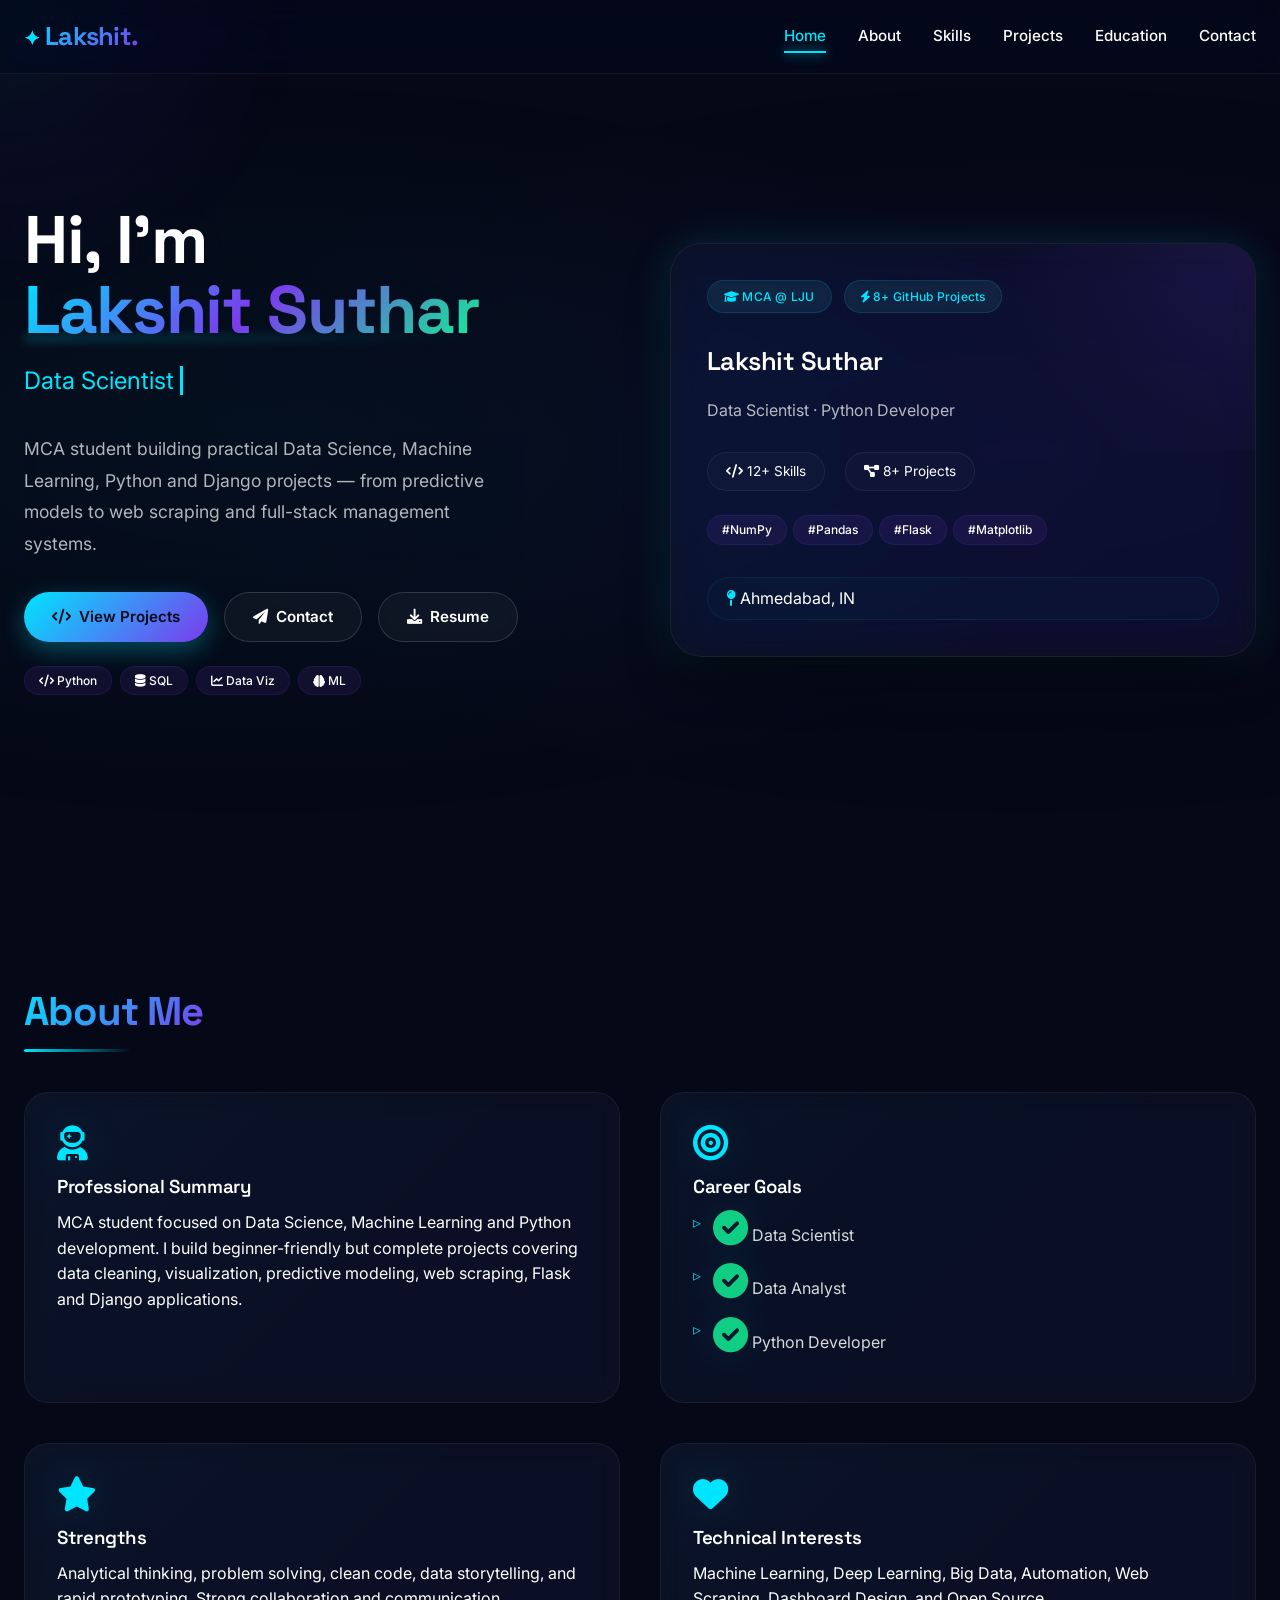
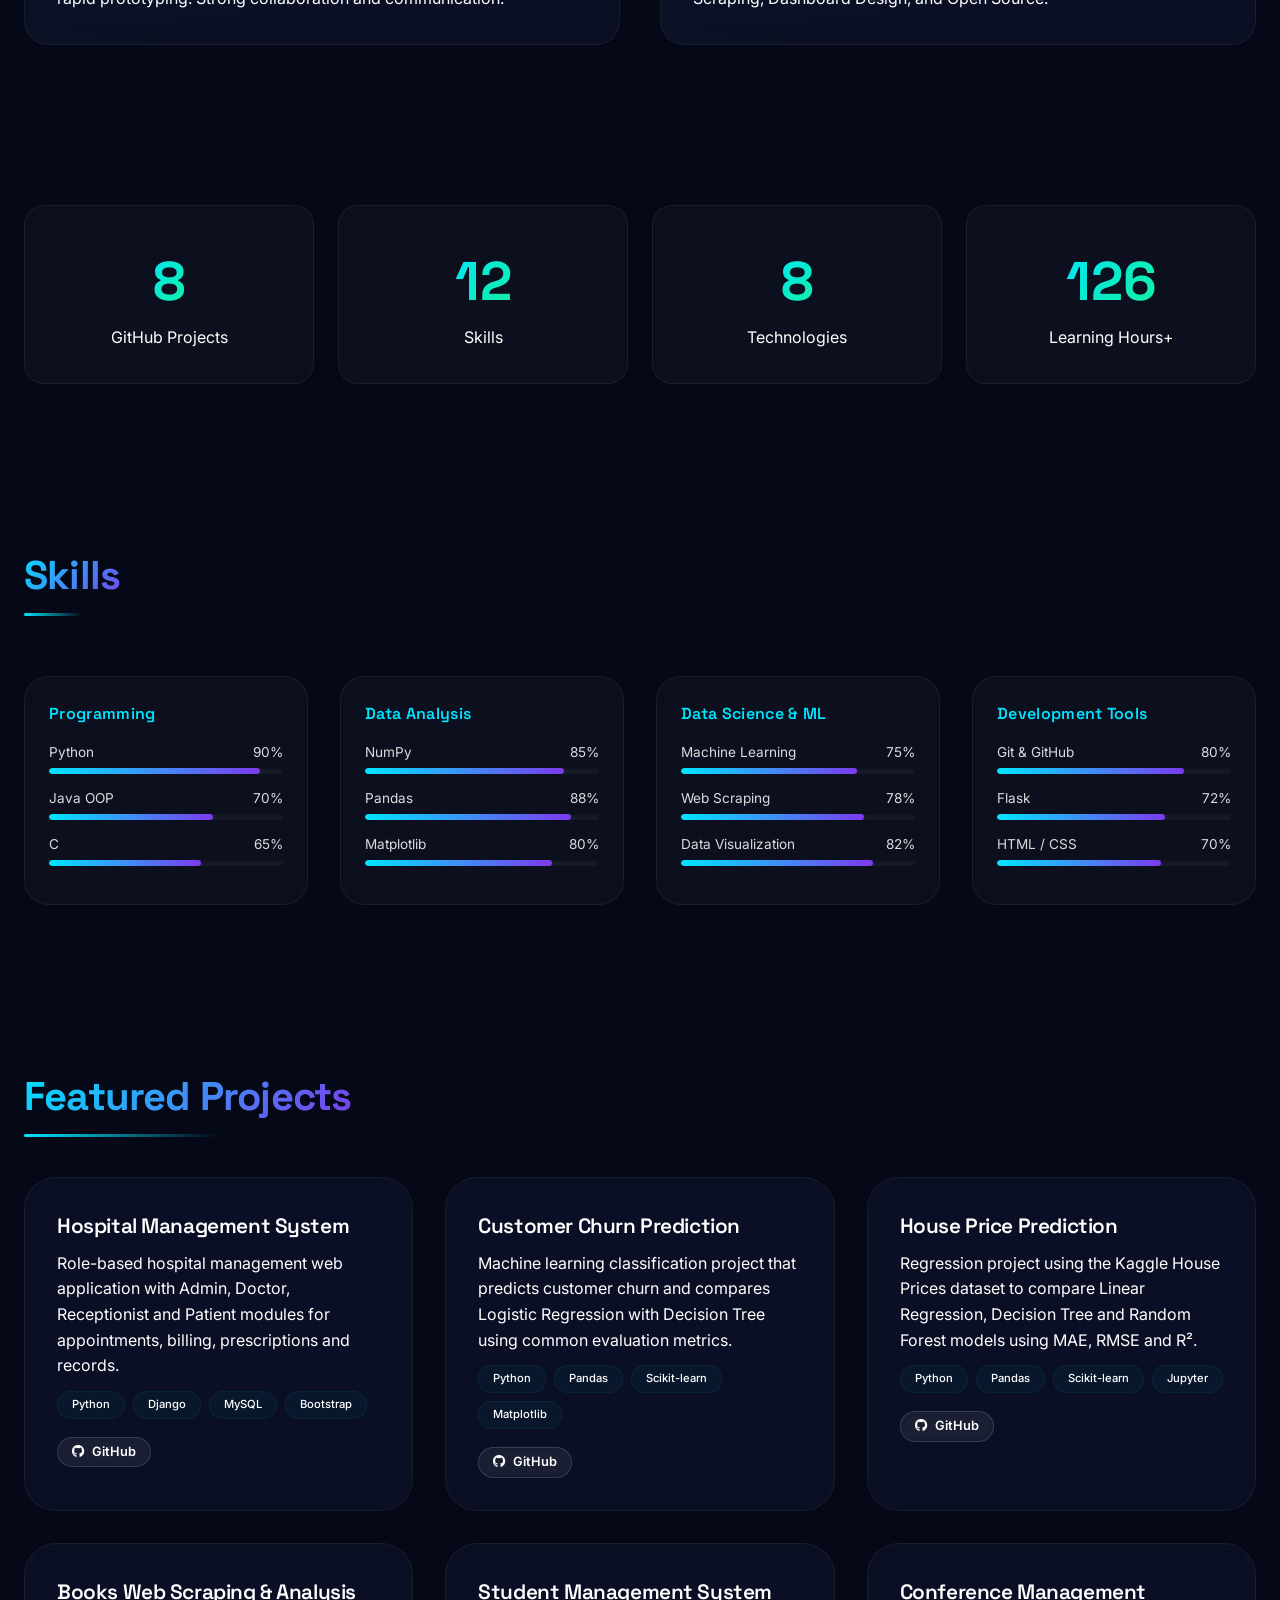
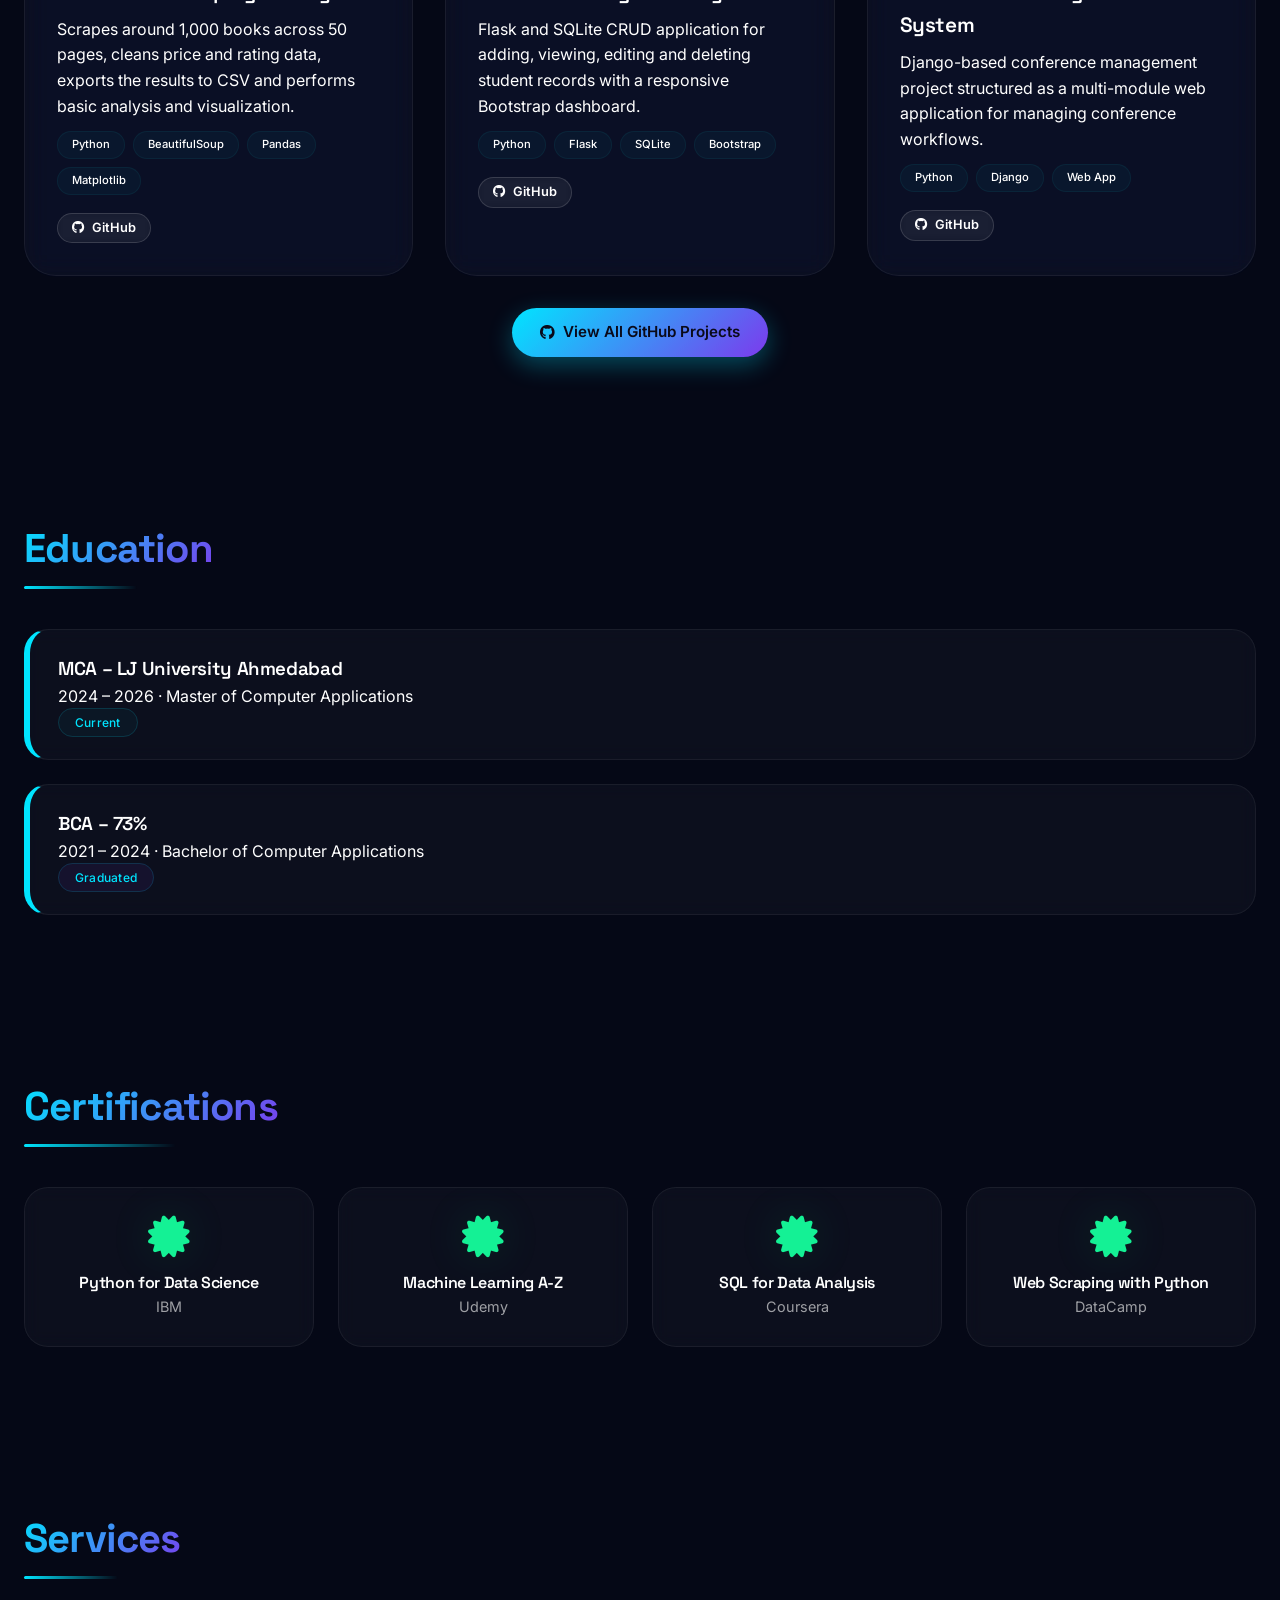
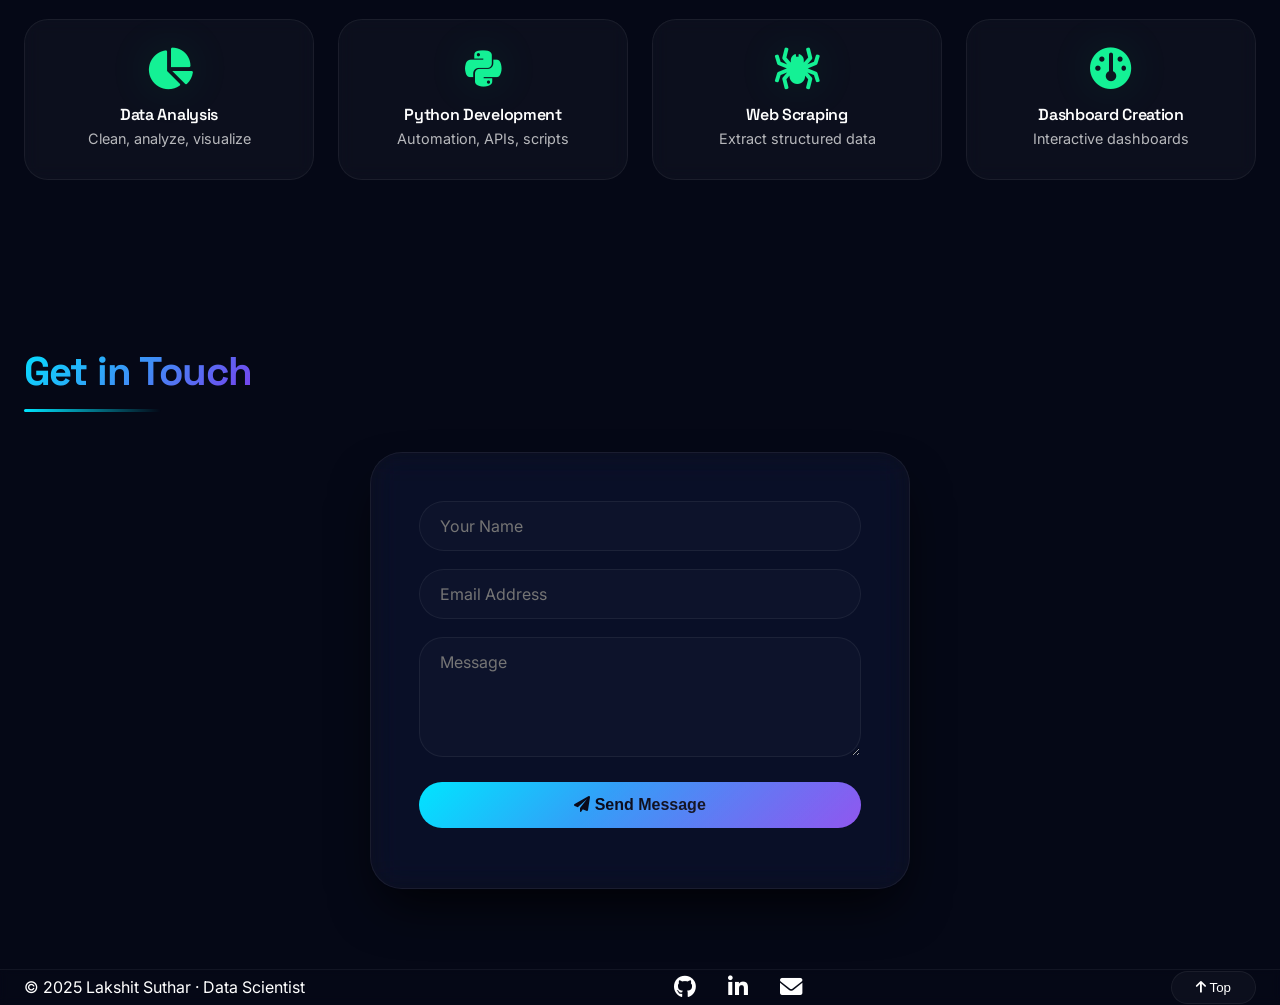
==== commit 2998677e: "Update portfolio with real GitHub projects" ====
--- a/index.html
+++ b/index.html
@@ -46,7 +46,7 @@
             <div class="hero-content">
                 <h1>Hi, I'm <span class="name-highlight">Lakshit Suthar</span></h1>
                 <div class="hero-typing"><span id="typed-text"></span></div>
-                <p class="hero-desc">Data Scientist · Python Developer · turning raw data into actionable insights with machine learning &amp; analytics.</p>
+                <p class="hero-desc">MCA student building practical Data Science, Machine Learning, Python and Django projects — from predictive models to web scraping and full-stack management systems.</p>
                 <div class="hero-buttons">
                     <a href="#projects" class="btn btn-primary"><i class="fas fa-code"></i> View Projects</a>
                     <a href="#contact" class="btn btn-outline"><i class="fas fa-paper-plane"></i> Contact</a>
@@ -62,13 +62,13 @@
             <div class="hero-profile-card">
                 <div class="badge-row">
                     <span class="badge"><i class="fas fa-graduation-cap"></i> MCA @ LJU</span>
-                    <span class="badge"><i class="fas fa-bolt"></i> 7+ Projects</span>
+                    <span class="badge"><i class="fas fa-bolt"></i> 8+ GitHub Projects</span>
                 </div>
                 <h3 style="font-size: 1.6rem;">Lakshit Suthar</h3>
                 <p style="opacity:0.7;">Data Scientist · Python Developer</p>
                 <div class="profile-stats">
                     <div><i class="fas fa-code"></i> 12+ Skills</div>
-                    <div><i class="fas fa-project-diagram"></i> 7 Projects</div>
+                    <div><i class="fas fa-project-diagram"></i> 8+ Projects</div>
                 </div>
                 <div style="margin-top: 8px; display: flex; gap: 6px; flex-wrap: wrap;">
                     <span class="floating-tag">#NumPy</span>
@@ -91,7 +91,7 @@
                 <div class="about-card reveal">
                     <i class="fas fa-user-astronaut"></i>
                     <h3>Professional Summary</h3>
-                    <p>MCA student with a passion for data science &amp; python development. Experienced in building end-to-end data pipelines, scraping, analytics, and machine learning models. Strong foundation in OOP, C, and web technologies.</p>
+                    <p>MCA student focused on Data Science, Machine Learning and Python development. I build beginner-friendly but complete projects covering data cleaning, visualization, predictive modeling, web scraping, Flask and Django applications.</p>
                 </div>
                 <div class="about-card reveal">
                     <i class="fas fa-bullseye"></i>
@@ -120,7 +120,7 @@
     <section id="stats">
         <div class="container">
             <div class="stats-grid">
-                <div class="stat-item reveal"><div class="number" data-count="7">0</div><p>Projects</p></div>
+                <div class="stat-item reveal"><div class="number" data-count="8">0</div><p>GitHub Projects</p></div>
                 <div class="stat-item reveal"><div class="number" data-count="12">0</div><p>Skills</p></div>
                 <div class="stat-item reveal"><div class="number" data-count="8">0</div><p>Technologies</p></div>
                 <div class="stat-item reveal"><div class="number" data-count="150">0</div><p>Learning Hours+</p></div>
@@ -161,22 +161,75 @@
         </div>
     </section>
 
-    <!-- ====== PROJECTS ====== -->
-    <section id="projects">
-        <div class="container">
-            <h2 class="section-title reveal">Projects</h2>
-            <div class="projects-grid">
-                <div class="project-card reveal"><h3>Mobile Data Analysis</h3><p>Exploratory analysis of mobile usage patterns using pandas &amp; matplotlib.</p><div class="tech"><span>Python</span><span>Pandas</span><span>Matplotlib</span></div><div class="btn-group"><a href="#" class="btn btn-outline" style="padding:4px 14px;"><i class="fab fa-github"></i> Code</a><a href="#" class="btn btn-outline" style="padding:4px 14px;"><i class="fas fa-eye"></i> Demo</a></div></div>
-                <div class="project-card reveal"><h3>Hockey Dataset Analysis</h3><p>Statistical analysis and visualization of hockey player performance.</p><div class="tech"><span>NumPy</span><span>Pandas</span><span>Seaborn</span></div><div class="btn-group"><a href="#" class="btn btn-outline" style="padding:4px 14px;"><i class="fab fa-github"></i> Code</a><a href="#" class="btn btn-outline" style="padding:4px 14px;"><i class="fas fa-eye"></i> Demo</a></div></div>
-                <div class="project-card reveal"><h3>Quotes Scraping Project</h3><p>Scraped inspirational quotes from multiple websites using requests &amp; bs4.</p><div class="tech"><span>Python</span><span>BeautifulSoup</span><span>Requests</span></div><div class="btn-group"><a href="#" class="btn btn-outline" style="padding:4px 14px;"><i class="fab fa-github"></i> Code</a><a href="#" class="btn btn-outline" style="padding:4px 14px;"><i class="fas fa-eye"></i> Demo</a></div></div>
-                <div class="project-card reveal"><h3>All In One Data Scraping</h3><p>Unified scraper for e-commerce &amp; news data with export to CSV/JSON.</p><div class="tech"><span>Scrapy</span><span>Selenium</span><span>Pandas</span></div><div class="btn-group"><a href="#" class="btn btn-outline" style="padding:4px 14px;"><i class="fab fa-github"></i> Code</a><a href="#" class="btn btn-outline" style="padding:4px 14px;"><i class="fas fa-eye"></i> Demo</a></div></div>
-                <div class="project-card reveal"><h3>Student Management System</h3><p>CRUD application built with Flask &amp; SQLite for student records.</p><div class="tech"><span>Flask</span><span>SQLite</span><span>HTML/CSS</span></div><div class="btn-group"><a href="#" class="btn btn-outline" style="padding:4px 14px;"><i class="fab fa-github"></i> Code</a><a href="#" class="btn btn-outline" style="padding:4px 14px;"><i class="fas fa-eye"></i> Demo</a></div></div>
-                <div class="project-card reveal"><h3>Book Management System</h3><p>Library management with Flask, SQLAlchemy &amp; Bootstrap.</p><div class="tech"><span>Flask</span><span>SQLAlchemy</span><span>Bootstrap</span></div><div class="btn-group"><a href="#" class="btn btn-outline" style="padding:4px 14px;"><i class="fab fa-github"></i> Code</a><a href="#" class="btn btn-outline" style="padding:4px 14px;"><i class="fas fa-eye"></i> Demo</a></div></div>
-                <div class="project-card reveal"><h3>Expense Tracker</h3><p>Personal finance tracker with data visualization &amp; category insights.</p><div class="tech"><span>Python</span><span>SQLite</span><span>Matplotlib</span></div><div class="btn-group"><a href="#" class="btn btn-outline" style="padding:4px 14px;"><i class="fab fa-github"></i> Code</a><a href="#" class="btn btn-outline" style="padding:4px 14px;"><i class="fas fa-eye"></i> Demo</a></div></div>
-            </div>
-        </div>
-    </section>
-
+    <!-- ====== PROJECTS ====== -->
+    <section id="projects">
+        <div class="container">
+            <h2 class="section-title reveal">Featured Projects</h2>
+            <div class="projects-grid">
+
+                <div class="project-card reveal">
+                    <h3>Hospital Management System</h3>
+                    <p>Role-based hospital management web application with Admin, Doctor, Receptionist and Patient modules for appointments, billing, prescriptions and records.</p>
+                    <div class="tech"><span>Python</span><span>Django</span><span>MySQL</span><span>Bootstrap</span></div>
+                    <div class="btn-group">
+                        <a href="https://github.com/lakshitbuilds/Hospital-Management-System" target="_blank" rel="noopener noreferrer" class="btn btn-outline" style="padding:4px 14px;"><i class="fab fa-github"></i> GitHub</a>
+                    </div>
+                </div>
+
+                <div class="project-card reveal">
+                    <h3>Customer Churn Prediction</h3>
+                    <p>Machine learning classification project that predicts customer churn and compares Logistic Regression with Decision Tree using common evaluation metrics.</p>
+                    <div class="tech"><span>Python</span><span>Pandas</span><span>Scikit-learn</span><span>Matplotlib</span></div>
+                    <div class="btn-group">
+                        <a href="https://github.com/lakshitbuilds/Customer-Churn-Prediction-" target="_blank" rel="noopener noreferrer" class="btn btn-outline" style="padding:4px 14px;"><i class="fab fa-github"></i> GitHub</a>
+                    </div>
+                </div>
+
+                <div class="project-card reveal">
+                    <h3>House Price Prediction</h3>
+                    <p>Regression project using the Kaggle House Prices dataset to compare Linear Regression, Decision Tree and Random Forest models using MAE, RMSE and R².</p>
+                    <div class="tech"><span>Python</span><span>Pandas</span><span>Scikit-learn</span><span>Jupyter</span></div>
+                    <div class="btn-group">
+                        <a href="https://github.com/lakshitbuilds/House-Price-Prediction" target="_blank" rel="noopener noreferrer" class="btn btn-outline" style="padding:4px 14px;"><i class="fab fa-github"></i> GitHub</a>
+                    </div>
+                </div>
+
+                <div class="project-card reveal">
+                    <h3>Books Web Scraping &amp; Analysis</h3>
+                    <p>Scrapes around 1,000 books across 50 pages, cleans price and rating data, exports the results to CSV and performs basic analysis and visualization.</p>
+                    <div class="tech"><span>Python</span><span>BeautifulSoup</span><span>Pandas</span><span>Matplotlib</span></div>
+                    <div class="btn-group">
+                        <a href="https://github.com/lakshitbuilds/book-data-scraping-analysis" target="_blank" rel="noopener noreferrer" class="btn btn-outline" style="padding:4px 14px;"><i class="fab fa-github"></i> GitHub</a>
+                    </div>
+                </div>
+
+                <div class="project-card reveal">
+                    <h3>Student Management System</h3>
+                    <p>Flask and SQLite CRUD application for adding, viewing, editing and deleting student records with a responsive Bootstrap dashboard.</p>
+                    <div class="tech"><span>Python</span><span>Flask</span><span>SQLite</span><span>Bootstrap</span></div>
+                    <div class="btn-group">
+                        <a href="https://github.com/lakshitbuilds/Student_management" target="_blank" rel="noopener noreferrer" class="btn btn-outline" style="padding:4px 14px;"><i class="fab fa-github"></i> GitHub</a>
+                    </div>
+                </div>
+
+                <div class="project-card reveal">
+                    <h3>Conference Management System</h3>
+                    <p>Django-based conference management project structured as a multi-module web application for managing conference workflows.</p>
+                    <div class="tech"><span>Python</span><span>Django</span><span>Web App</span></div>
+                    <div class="btn-group">
+                        <a href="https://github.com/lakshitbuilds/conference-management-system" target="_blank" rel="noopener noreferrer" class="btn btn-outline" style="padding:4px 14px;"><i class="fab fa-github"></i> GitHub</a>
+                    </div>
+                </div>
+
+            </div>
+            <div style="text-align:center; margin-top:32px;">
+                <a href="https://github.com/lakshitbuilds?tab=repositories" target="_blank" rel="noopener noreferrer" class="btn btn-primary">
+                    <i class="fab fa-github"></i> View All GitHub Projects
+                </a>
+            </div>
+        </div>
+    </section>
+
     <!-- ====== EDUCATION ====== -->
     <section id="education">
         <div class="container">
@@ -234,7 +287,7 @@
     <footer class="container">
         <div>&copy; 2025 Lakshit Suthar · Data Scientist</div>
         <div class="social-links">
-            <a href="#" aria-label="GitHub"><i class="fab fa-github"></i></a>
+            <a href="https://github.com/lakshitbuilds" target="_blank" rel="noopener noreferrer" aria-label="GitHub"><i class="fab fa-github"></i></a>
             <a href="#" aria-label="LinkedIn"><i class="fab fa-linkedin-in"></i></a>
             <a href="#" aria-label="Email"><i class="fas fa-envelope"></i></a>
         </div>
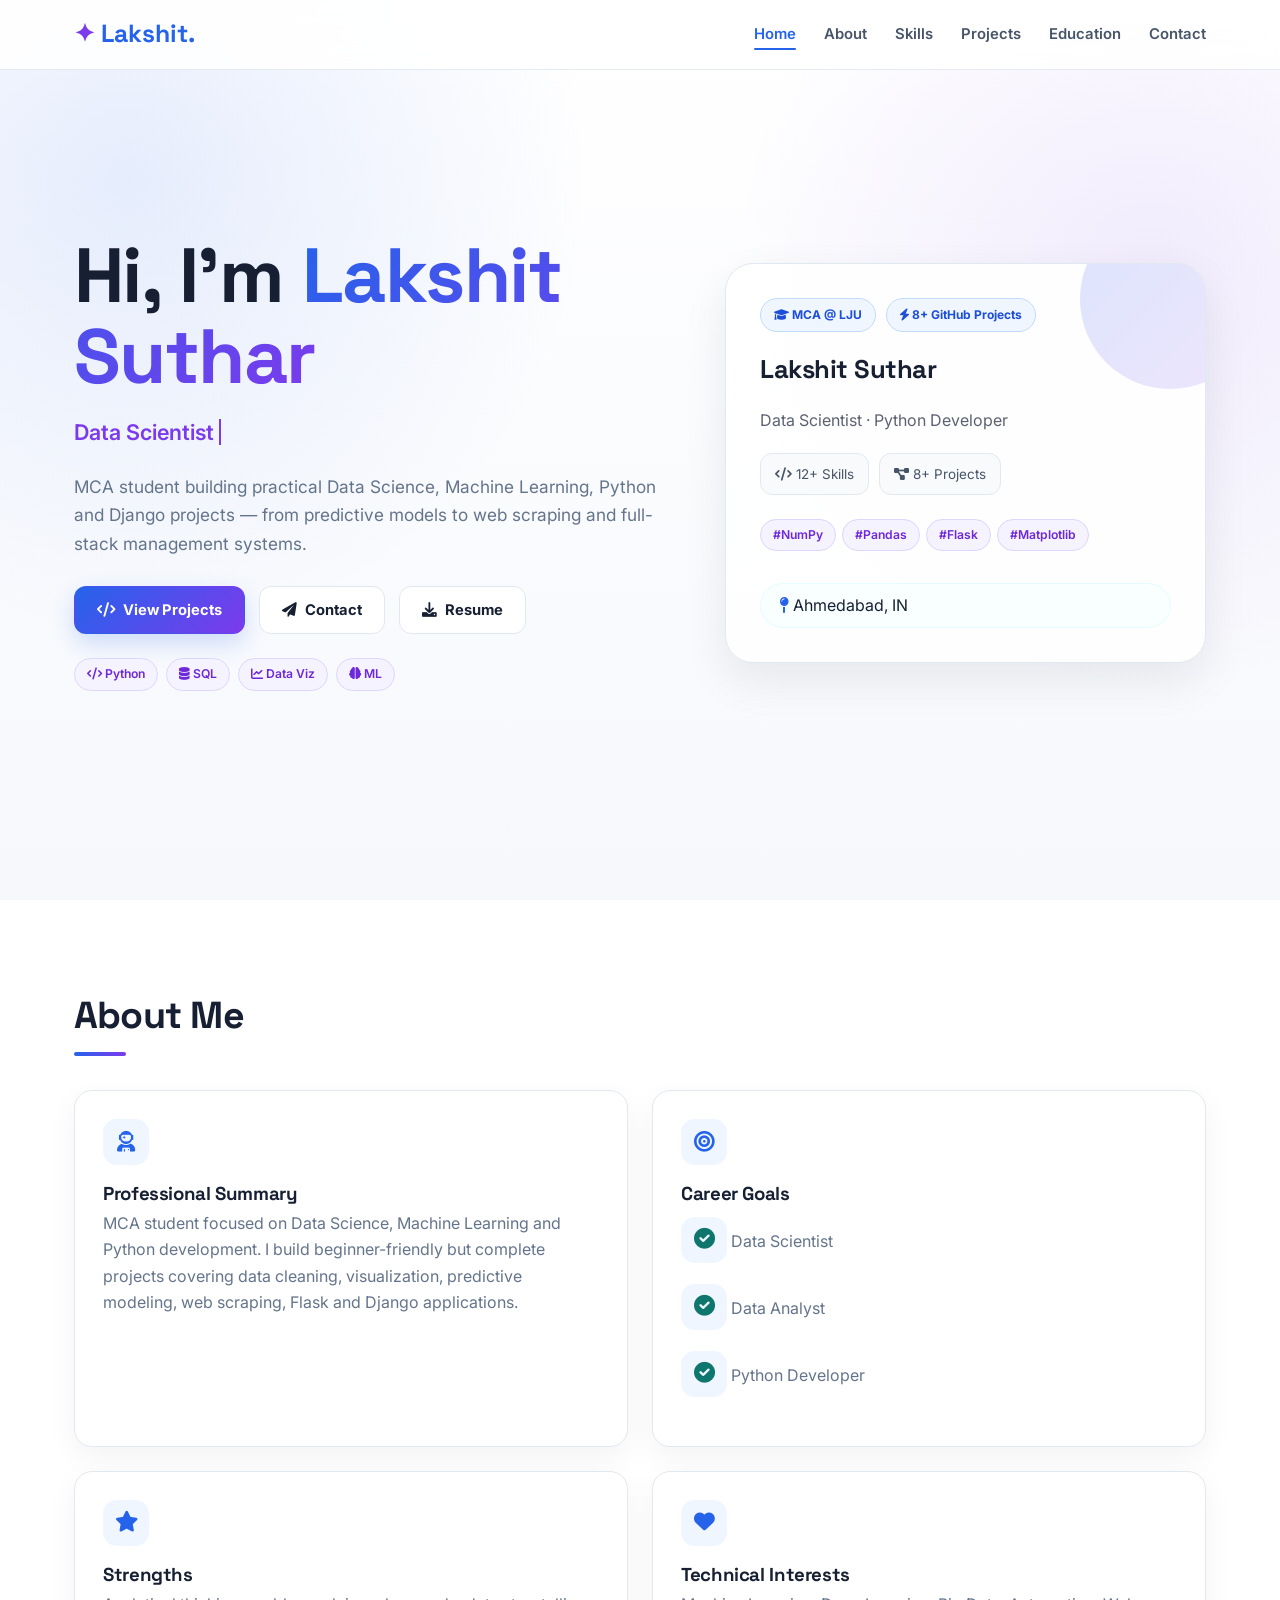
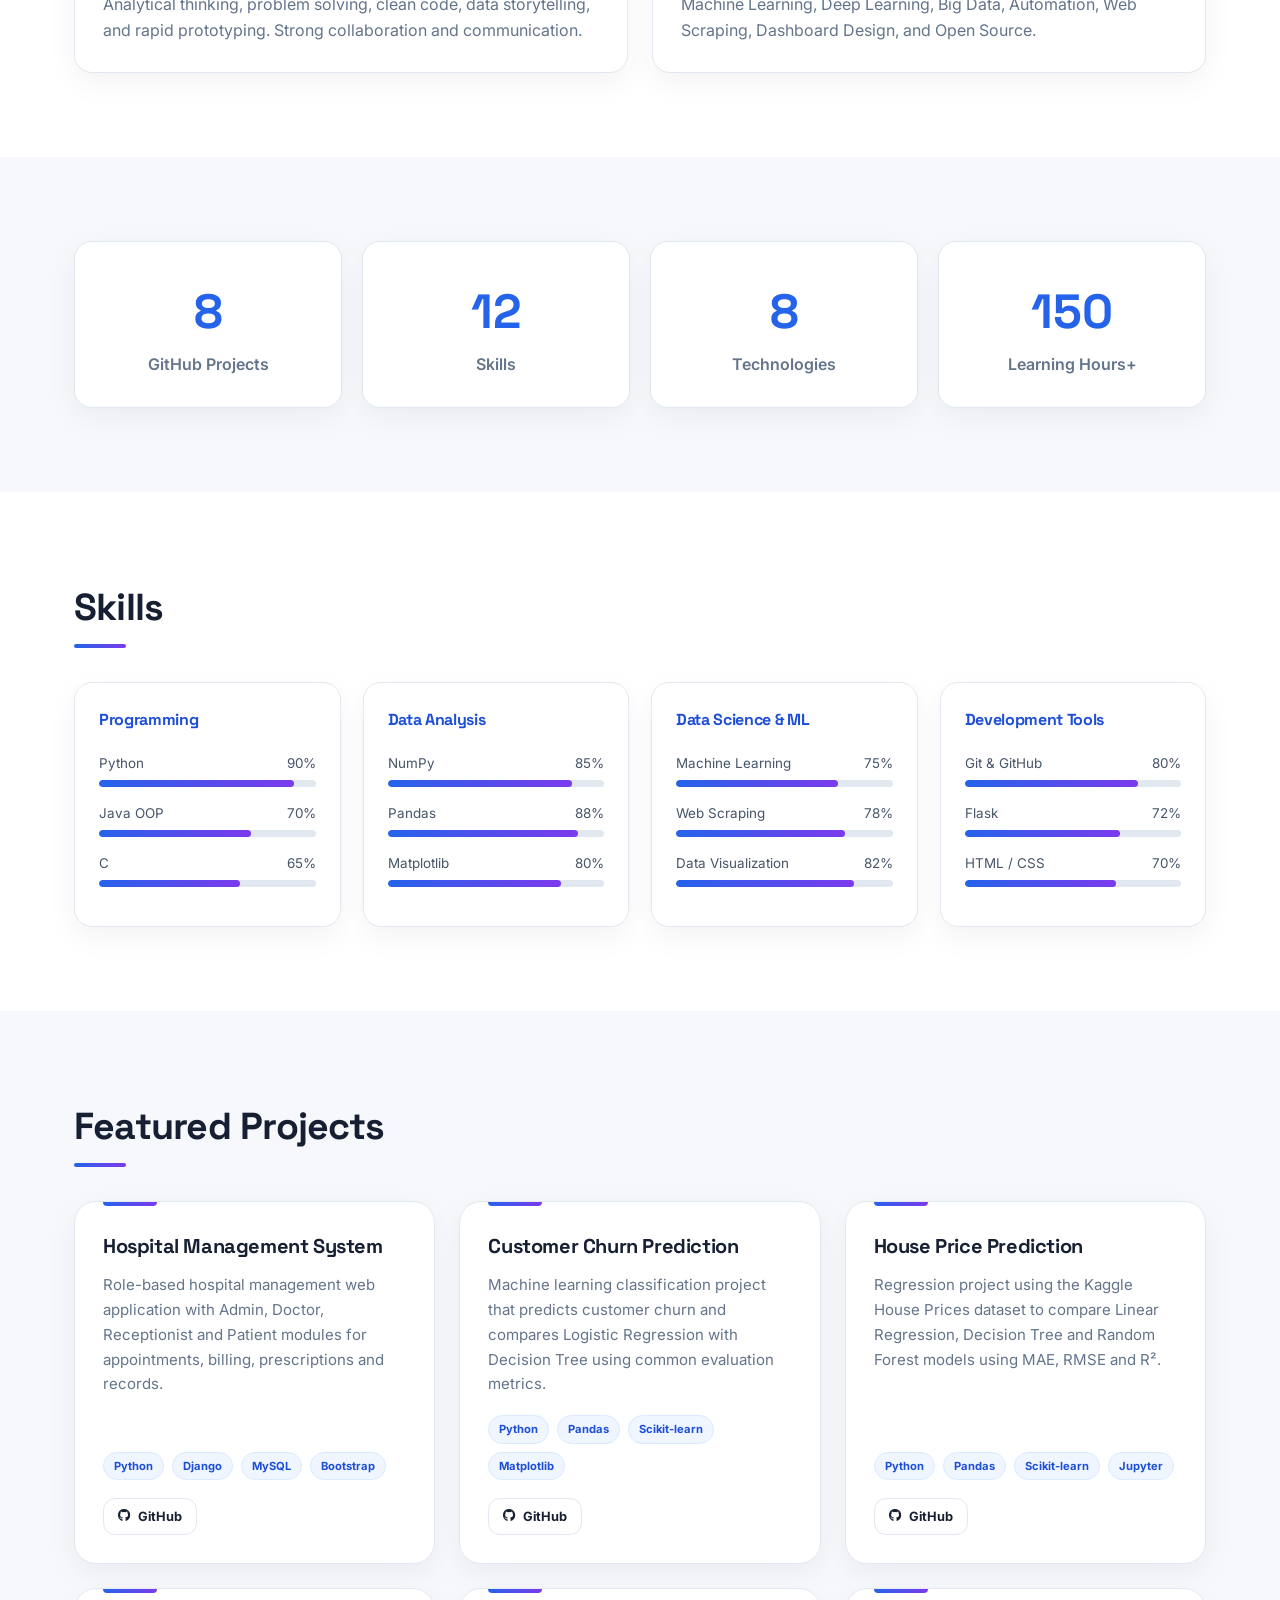
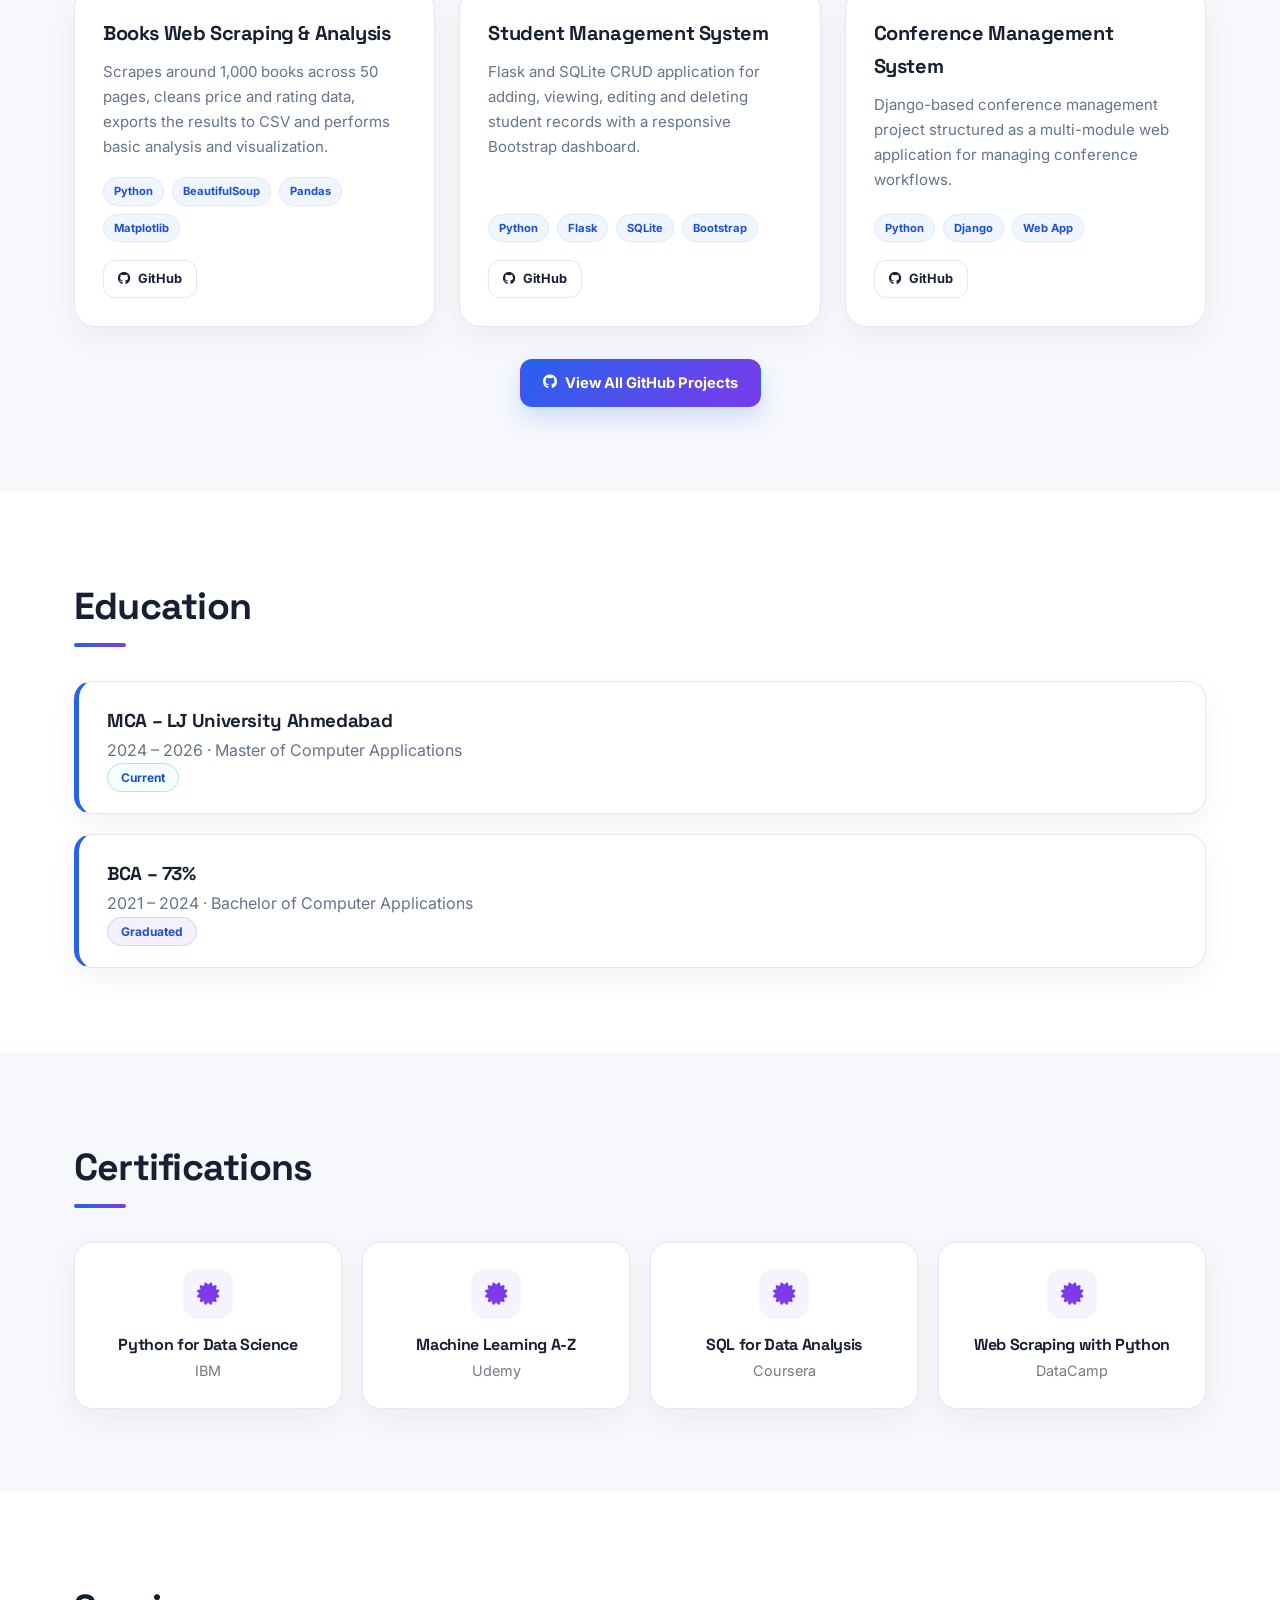
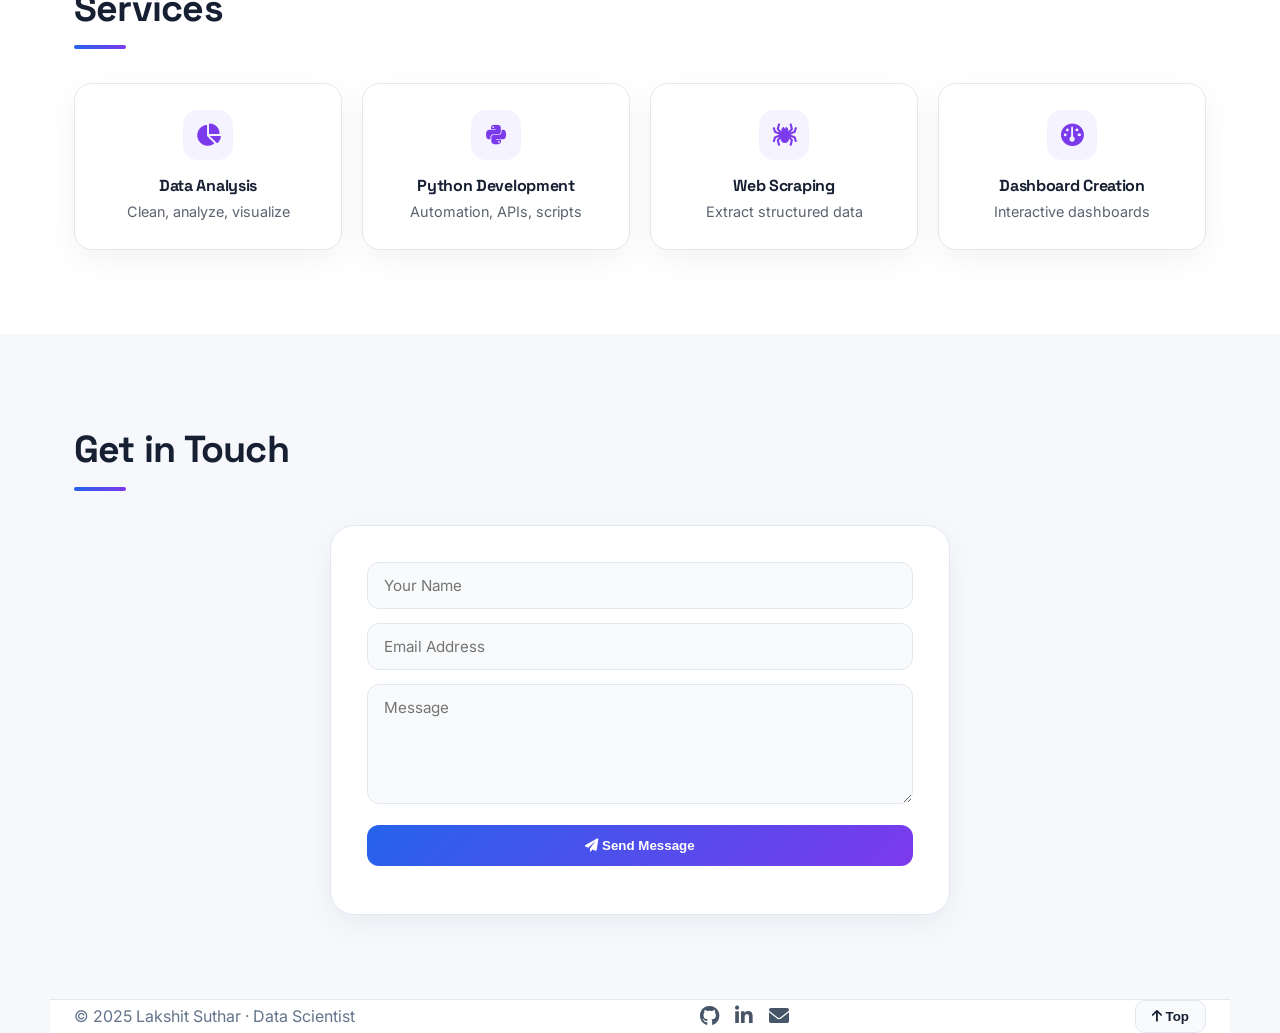
==== commit 19e11418: "Improve career goals card layout" ====
--- a/index.html
+++ b/index.html
@@ -3,8 +3,8 @@
 <head>
     <meta charset="UTF-8" />
     <meta name="viewport" content="width=device-width, initial-scale=1.0" />
-    <meta name="description" content="Lakshit Suthar · Data Scientist, Data Analyst, Python Developer portfolio. Premium dark theme with glassmorphism." />
-    <meta name="theme-color" content="#050816" />
+    <meta name="description" content="Lakshit Suthar · Data Science, Machine Learning and Python Developer portfolio." />
+    <meta name="theme-color" content="#f6f8fc" />
     <title>Lakshit Suthar · Data Scientist & Python Developer</title>
 
     <!-- ===== FONTS & ICONS (CDN) ===== -->
--- a/style.css
+++ b/style.css
@@ -1,1047 +1,833 @@
-/* ============================================================
-   ADVANCED CSS — CINEMATIC PORTFOLIO
-   Built on your structure with premium effects
-   ============================================================ */
-
-/* ===== RESET & BASE ===== */
-* {
-    margin: 0;
-    padding: 0;
-    box-sizing: border-box;
-}
-
-:root {
-    --bg: #050816;
-    --primary: #00E5FF;
-    --secondary: #7C3AED;
-    --accent: #14F195;
-    --text: #ffffff;
-    --glass-bg: rgba(255, 255, 255, 0.03);
-    --glass-border: rgba(255, 255, 255, 0.06);
-    --shadow: 0 25px 50px -12px rgba(0, 0, 0, 0.8);
-    --glow-primary: 0 0 40px rgba(0, 229, 255, 0.15);
-    --glow-secondary: 0 0 40px rgba(124, 58, 237, 0.15);
-    --radius-lg: 32px;
-    --radius-md: 24px;
-    --transition-smooth: all 0.4s cubic-bezier(0.25, 0.46, 0.45, 0.94);
-}
-
-html {
-    scroll-behavior: smooth;
-}
-
-body {
-    font-family: 'Inter', sans-serif;
-    background: var(--bg);
-    color: var(--text);
-    line-height: 1.6;
-    overflow-x: hidden;
-    cursor: default;
-}
-
-h1,
-h2,
-h3,
-h4 {
-    font-family: 'Space Grotesk', sans-serif;
-    font-weight: 600;
-    letter-spacing: -0.02em;
-}
-
-a {
-    text-decoration: none;
-    color: inherit;
-}
-
-.container {
-    max-width: 1280px;
-    margin: 0 auto;
-    padding: 0 24px;
-}
-
-section {
-    padding: 80px 0;
-    position: relative;
-}
-
-.section-title {
-    font-size: 2.5rem;
-    font-weight: 700;
-    margin-bottom: 48px;
-    background: linear-gradient(135deg, var(--primary), var(--secondary));
-    -webkit-background-clip: text;
-    -webkit-text-fill-color: transparent;
-    background-clip: text;
-    display: inline-block;
-    position: relative;
-}
-
-.section-title::after {
-    content: '';
-    position: absolute;
-    bottom: -8px;
-    left: 0;
-    width: 60%;
-    height: 3px;
-    background: linear-gradient(90deg, var(--primary), transparent);
-    border-radius: 10px;
-}
-
-/* ===== SCROLL PROGRESS BAR ===== */
-#progress-bar {
-    position: fixed;
-    top: 0;
-    left: 0;
-    width: 0%;
-    height: 4px;
-    background: linear-gradient(90deg, var(--primary), var(--secondary), var(--accent));
-    z-index: 9999;
-    transition: width 0.1s ease-out;
-    box-shadow: 0 0 20px rgba(0, 229, 255, 0.3);
-}
-
-/* ===== STICKY NAVBAR ===== */
-nav {
-    position: fixed;
-    top: 0;
-    left: 0;
-    width: 100%;
-    padding: 16px 0;
-    backdrop-filter: blur(18px) saturate(180%);
-    -webkit-backdrop-filter: blur(18px) saturate(180%);
-    background: rgba(5, 8, 22, 0.55);
-    border-bottom: 1px solid var(--glass-border);
-    z-index: 1000;
-    transition: background 0.3s, box-shadow 0.3s;
-}
-
-nav.scrolled {
-    background: rgba(5, 8, 22, 0.85);
-    box-shadow: 0 8px 32px rgba(0, 0, 0, 0.5);
-}
-
-.nav-container {
-    display: flex;
-    justify-content: space-between;
-    align-items: center;
-}
-
-.logo {
-    font-family: 'Space Grotesk', sans-serif;
-    font-weight: 700;
-    font-size: 1.6rem;
-    background: linear-gradient(135deg, var(--primary), var(--secondary));
-    -webkit-background-clip: text;
-    -webkit-text-fill-color: transparent;
-    background-clip: text;
-    letter-spacing: -0.03em;
-    position: relative;
-}
-
-.logo::before {
-    content: '✦';
-    margin-right: 6px;
-    font-size: 1.2rem;
-    color: var(--primary);
-    -webkit-text-fill-color: var(--primary);
-}
-
-.nav-links {
-    display: flex;
-    gap: 32px;
-    list-style: none;
-    font-weight: 500;
-    font-size: 0.95rem;
-}
-
-.nav-links a {
-    position: relative;
-    padding: 4px 0;
-    transition: color 0.3s;
-}
-
-.nav-links a::after {
-    content: '';
-    position: absolute;
-    bottom: -4px;
-    left: 0;
-    width: 0%;
-    height: 2px;
-    background: var(--primary);
-    transition: width 0.4s cubic-bezier(0.25, 0.46, 0.45, 0.94);
-    box-shadow: 0 0 12px var(--primary);
-}
-
-.nav-links a:hover::after,
-.nav-links a.active::after {
-    width: 100%;
-}
-
-.nav-links a.active {
-    color: var(--primary);
-}
-
-.hamburger {
-    display: none;
-    font-size: 1.8rem;
-    cursor: pointer;
-    color: var(--text);
-    transition: transform 0.3s;
-}
-
-.hamburger:hover {
-    transform: rotate(90deg);
-}
-
-/* ===== FLOATING GLOW (MOUSE) ===== */
-#glow {
-    position: fixed;
-    width: 600px;
-    height: 600px;
-    background: radial-gradient(circle at center, rgba(0, 229, 255, 0.06) 0%, rgba(124, 58, 237, 0.04) 40%, transparent 70%);
-    border-radius: 50%;
-    pointer-events: none;
-    transform: translate(-50%, -50%);
-    z-index: 0;
-    transition: opacity 0.15s ease;
-    will-change: transform;
-    filter: blur(20px);
-}
-
-/* ===== HERO ===== */
-#hero {
-    min-height: 100vh;
-    display: flex;
-    align-items: center;
-    position: relative;
-    padding-top: 80px;
-    overflow: hidden;
-}
-
-#hero::before {
-    content: '';
-    position: absolute;
-    inset: 0;
-    background: radial-gradient(ellipse at 20% 50%, rgba(0, 229, 255, 0.04) 0%, transparent 60%),
-        radial-gradient(ellipse at 80% 50%, rgba(124, 58, 237, 0.04) 0%, transparent 60%);
-    pointer-events: none;
-}
-
-.hero-grid {
-    display: grid;
-    grid-template-columns: 1fr 1fr;
-    gap: 60px;
-    align-items: center;
-    position: relative;
-    z-index: 1;
-}
-
-.hero-content h1 {
-    font-size: 4.2rem;
-    font-weight: 700;
-    line-height: 1.05;
-    margin-bottom: 16px;
-    text-shadow: 0 0 60px rgba(0, 229, 255, 0.05);
-}
-
-.hero-content .name-highlight {
-    background: linear-gradient(135deg, var(--primary), var(--secondary), var(--accent));
-    -webkit-background-clip: text;
-    -webkit-text-fill-color: transparent;
-    background-clip: text;
-    position: relative;
-    display: inline-block;
-}
-
-.hero-content .name-highlight::after {
-    content: '';
-    position: absolute;
-    bottom: 4px;
-    left: 0;
-    width: 100%;
-    height: 8px;
-    background: linear-gradient(90deg, var(--primary), transparent);
-    opacity: 0.2;
-    border-radius: 10px;
-    filter: blur(4px);
-}
-
-.hero-typing {
-    font-size: 1.5rem;
-    font-weight: 400;
-    margin-bottom: 20px;
-    min-height: 3.2rem;
-}
-
-.hero-typing span {
-    color: var(--primary);
-    border-right: 3px solid var(--primary);
-    padding-right: 6px;
-    animation: blink 0.9s step-end infinite;
-}
-
-@keyframes blink {
-    0%,
-    100% {
-        border-color: var(--primary);
-    }
-    50% {
-        border-color: transparent;
-    }
-}
-
-.hero-desc {
-    font-size: 1.1rem;
-    opacity: 0.7;
-    max-width: 500px;
-    margin-bottom: 32px;
-    line-height: 1.8;
-    backdrop-filter: blur(4px);
-}
-
-.hero-buttons {
-    display: flex;
-    flex-wrap: wrap;
-    gap: 16px;
-}
-
-.btn {
-    padding: 12px 28px;
-    border-radius: 40px;
-    font-weight: 600;
-    font-size: 0.95rem;
-    border: none;
-    cursor: pointer;
-    transition: var(--transition-smooth);
-    display: inline-flex;
-    align-items: center;
-    gap: 8px;
-    background: rgba(255, 255, 255, 0.04);
-    border: 1px solid var(--glass-border);
-    color: var(--text);
-    backdrop-filter: blur(4px);
-    position: relative;
-    overflow: hidden;
-}
-
-.btn::before {
-    content: '';
-    position: absolute;
-    inset: 0;
-    border-radius: 40px;
-    padding: 2px;
-    background: linear-gradient(135deg, var(--primary), var(--secondary));
-    -webkit-mask: linear-gradient(#fff 0 0) content-box, linear-gradient(#fff 0 0);
-    -webkit-mask-composite: xor;
-    mask-composite: exclude;
-    opacity: 0;
-    transition: opacity 0.4s;
-}
-
-.btn:hover::before {
-    opacity: 1;
-}
-
-.btn-primary {
-    background: linear-gradient(135deg, var(--primary), var(--secondary));
-    border: none;
-    color: #0a0a1a;
-    box-shadow: 0 8px 24px rgba(0, 229, 255, 0.3);
-}
-
-.btn-primary::before {
-    display: none;
-}
-
-.btn-primary:hover {
-    transform: translateY(-4px) scale(1.02);
-    box-shadow: 0 16px 48px rgba(0, 229, 255, 0.5);
-}
-
-.btn-outline {
-    border: 1px solid rgba(255, 255, 255, 0.15);
-}
-
-.btn-outline:hover {
-    border-color: var(--primary);
-    background: rgba(0, 229, 255, 0.08);
-    transform: translateY(-2px);
-    box-shadow: 0 0 30px rgba(0, 229, 255, 0.05);
-}
-
-/* Hero Profile Card */
-.hero-profile-card {
-    background: var(--glass-bg);
-    backdrop-filter: blur(16px) saturate(180%);
-    -webkit-backdrop-filter: blur(16px) saturate(180%);
-    border-radius: var(--radius-lg);
-    padding: 36px;
-    border: 1px solid var(--glass-border);
-    box-shadow: var(--shadow), var(--glow-primary);
-    display: flex;
-    flex-direction: column;
-    gap: 16px;
-    position: relative;
-    overflow: hidden;
-    transition: var(--transition-smooth);
-}
-
-.hero-profile-card:hover {
-    border-color: rgba(0, 229, 255, 0.2);
-    box-shadow: var(--shadow), var(--glow-primary), var(--glow-secondary);
-    transform: translateY(-4px);
-}
-
-.hero-profile-card::before {
-    content: '';
-    position: absolute;
-    top: -50%;
-    right: -50%;
-    width: 100%;
-    height: 100%;
-    background: radial-gradient(circle, rgba(124, 58, 237, 0.12), transparent 70%);
-    pointer-events: none;
-    animation: pulseGlow 8s ease-in-out infinite alternate;
-}
-
-@keyframes pulseGlow {
-    0% {
-        opacity: 0.4;
-        transform: scale(1);
-    }
-    100% {
-        opacity: 1;
-        transform: scale(1.2);
-    }
-}
-
-.badge-row {
-    display: flex;
-    flex-wrap: wrap;
-    gap: 12px;
-    margin-bottom: 12px;
-}
-
-.badge {
-    background: rgba(0, 229, 255, 0.06);
-    border: 1px solid rgba(0, 229, 255, 0.15);
-    padding: 6px 16px;
-    border-radius: 40px;
-    font-size: 0.75rem;
-    font-weight: 500;
-    backdrop-filter: blur(4px);
-    color: var(--primary);
-    letter-spacing: 0.02em;
-    transition: var(--transition-smooth);
-}
-
-.badge:hover {
-    background: rgba(0, 229, 255, 0.12);
-    transform: scale(1.05);
-}
-
-.floating-tag {
-    display: inline-block;
-    background: rgba(124, 58, 237, 0.1);
-    border: 1px solid rgba(124, 58, 237, 0.15);
-    padding: 4px 14px;
-    border-radius: 30px;
-    font-size: 0.75rem;
-    font-weight: 500;
-}
-
-.profile-stats {
-    display: flex;
-    gap: 20px;
-    margin-top: 12px;
-}
-
-.profile-stats div {
-    background: rgba(255, 255, 255, 0.02);
-    padding: 8px 18px;
-    border-radius: 30px;
-    border: 1px solid var(--glass-border);
-    font-size: 0.85rem;
-    transition: var(--transition-smooth);
-}
-
-.profile-stats div:hover {
-    border-color: var(--primary);
-    background: rgba(0, 229, 255, 0.04);
-}
-
-.profile-stats strong {
-    color: var(--primary);
-    font-size: 1.1rem;
-}
-
-/* ===== ABOUT ===== */
-.about-grid {
-    display: grid;
-    grid-template-columns: 1fr 1fr;
-    gap: 40px;
-}
-
-.about-card {
-    background: var(--glass-bg);
-    backdrop-filter: blur(12px) saturate(160%);
-    -webkit-backdrop-filter: blur(12px) saturate(160%);
-    border-radius: var(--radius-md);
-    padding: 32px;
-    border: 1px solid var(--glass-border);
-    transition: var(--transition-smooth);
-    position: relative;
-    overflow: hidden;
-}
-
-.about-card::after {
-    content: '';
-    position: absolute;
-    inset: 0;
-    background: linear-gradient(135deg, rgba(0, 229, 255, 0.02), transparent 60%);
-    pointer-events: none;
-}
-
-.about-card:hover {
-    border-color: var(--primary);
-    box-shadow: 0 0 60px rgba(0, 229, 255, 0.03);
-    transform: translateY(-4px);
-}
-
-.about-card i {
-    font-size: 2.2rem;
-    color: var(--primary);
-    margin-bottom: 12px;
-    display: inline-block;
-    filter: drop-shadow(0 0 20px rgba(0, 229, 255, 0.15));
-}
-
-.about-card h3 {
-    margin-bottom: 8px;
-}
-
-.about-card ul li {
-    margin: 6px 0;
-    opacity: 0.85;
-    list-style: none;
-    padding-left: 20px;
-    position: relative;
-}
-
-.about-card ul li::before {
-    content: '▹';
-    position: absolute;
-    left: 0;
-    color: var(--primary);
-}
-
-/* ===== STATS ===== */
-.stats-grid {
-    display: grid;
-    grid-template-columns: repeat(4, 1fr);
-    gap: 24px;
-}
-
-.stat-item {
-    background: var(--glass-bg);
-    backdrop-filter: blur(8px);
-    -webkit-backdrop-filter: blur(8px);
-    border-radius: 20px;
-    padding: 32px 16px;
-    text-align: center;
-    border: 1px solid var(--glass-border);
-    transition: var(--transition-smooth);
-    position: relative;
-    overflow: hidden;
-}
-
-.stat-item::before {
-    content: '';
-    position: absolute;
-    inset: 0;
-    background: radial-gradient(circle at center, rgba(0, 229, 255, 0.03), transparent 70%);
-    opacity: 0;
-    transition: opacity 0.4s;
-}
-
-.stat-item:hover::before {
-    opacity: 1;
-}
-
-.stat-item:hover {
-    border-color: var(--primary);
-    transform: translateY(-4px);
-    box-shadow: 0 12px 40px rgba(0, 0, 0, 0.4);
-}
-
-.stat-item .number {
-    font-size: 3.4rem;
-    font-weight: 700;
-    font-family: 'Space Grotesk', sans-serif;
-    background: linear-gradient(135deg, var(--primary), var(--accent));
-    -webkit-background-clip: text;
-    -webkit-text-fill-color: transparent;
-    background-clip: text;
-    display: inline-block;
-    transition: transform 0.3s;
-}
-
-.stat-item:hover .number {
-    transform: scale(1.05);
-}
-
-.stat-item .label {
-    opacity: 0.6;
-    font-size: 0.9rem;
-    margin-top: 4px;
-}
-
-/* ===== SKILLS ===== */
-.skills-category {
-    display: grid;
-    grid-template-columns: repeat(auto-fit, minmax(240px, 1fr));
-    gap: 32px;
-    margin-top: 20px;
-}
-
-.skill-group {
-    background: var(--glass-bg);
-    backdrop-filter: blur(8px);
-    padding: 24px;
-    border-radius: var(--radius-md);
-    border: 1px solid var(--glass-border);
-    transition: var(--transition-smooth);
-}
-
-.skill-group:hover {
-    border-color: rgba(0, 229, 255, 0.15);
-    box-shadow: 0 0 40px rgba(0, 229, 255, 0.02);
-}
-
-.skill-group h4 {
-    margin-bottom: 16px;
-    color: var(--primary);
-    font-weight: 600;
-    letter-spacing: 0.02em;
-}
-
-.skill-item {
-    margin-bottom: 14px;
-}
-
-.skill-item .skill-label {
-    display: flex;
-    justify-content: space-between;
-    font-size: 0.85rem;
-    margin-bottom: 4px;
-    opacity: 0.85;
-}
-
-.progress-bar {
-    width: 100%;
-    height: 6px;
-    background: rgba(255, 255, 255, 0.04);
-    border-radius: 10px;
-    overflow: hidden;
-    box-shadow: inset 0 1px 2px rgba(0, 0, 0, 0.3);
-}
-
-.progress-bar .fill {
-    height: 100%;
-    width: 0%;
-    background: linear-gradient(90deg, var(--primary), var(--secondary));
-    border-radius: 10px;
-    transition: width 1.4s cubic-bezier(0.25, 0.46, 0.45, 0.94);
-    box-shadow: 0 0 16px rgba(0, 229, 255, 0.2);
-}
-
-/* ===== PROJECTS ===== */
-.projects-grid {
-    display: grid;
-    grid-template-columns: repeat(auto-fill, minmax(300px, 1fr));
-    gap: 32px;
-}
-
-.project-card {
-    background: var(--glass-bg);
-    backdrop-filter: blur(12px) saturate(160%);
-    -webkit-backdrop-filter: blur(12px) saturate(160%);
-    border-radius: var(--radius-lg);
-    padding: 32px;
-    border: 1px solid var(--glass-border);
-    transition: var(--transition-smooth);
-    position: relative;
-    overflow: hidden;
-}
-
-.project-card::before {
-    content: '';
-    position: absolute;
-    inset: -2px;
-    border-radius: var(--radius-lg);
-    padding: 2px;
-    background: linear-gradient(135deg, var(--primary), var(--secondary), var(--accent));
-    -webkit-mask: linear-gradient(#fff 0 0) content-box, linear-gradient(#fff 0 0);
-    -webkit-mask-composite: xor;
-    mask-composite: exclude;
-    pointer-events: none;
-    opacity: 0;
-    transition: opacity 0.5s ease;
-}
-
-.project-card:hover::before {
-    opacity: 1;
-}
-
-.project-card:hover {
-    transform: translateY(-10px) scale(1.01);
-    box-shadow: 0 24px 60px rgba(0, 0, 0, 0.6), var(--glow-primary);
-    border-color: transparent;
-}
-
-.project-card h3 {
-    font-size: 1.3rem;
-    margin-bottom: 8px;
-}
-
-.project-card .tech {
-    display: flex;
-    flex-wrap: wrap;
-    gap: 8px;
-    margin: 12px 0 18px;
-}
-
-.project-card .tech span {
-    background: rgba(0, 229, 255, 0.04);
-    padding: 4px 14px;
-    border-radius: 30px;
-    font-size: 0.7rem;
-    font-weight: 500;
-    border: 1px solid rgba(0, 229, 255, 0.06);
-    transition: var(--transition-smooth);
-}
-
-.project-card .tech span:hover {
-    background: rgba(0, 229, 255, 0.1);
-    border-color: var(--primary);
-}
-
-.project-card .btn-group {
-    display: flex;
-    gap: 12px;
-}
-
-.project-card .btn-group .btn {
-    padding: 6px 16px;
-    font-size: 0.8rem;
-}
-
-/* ===== EDUCATION ===== */
-.timeline {
-    display: flex;
-    flex-direction: column;
-    gap: 24px;
-}
-
-.timeline-item {
-    background: var(--glass-bg);
-    backdrop-filter: blur(8px);
-    padding: 24px 28px;
-    border-radius: var(--radius-md);
-    border: 1px solid var(--glass-border);
-    border-left-width: 6px;
-    border-left-color: var(--primary);
-    transition: var(--transition-smooth);
-    position: relative;
-}
-
-.timeline-item:hover {
-    border-left-color: var(--secondary);
-    background: rgba(255, 255, 255, 0.02);
-    transform: translateX(6px);
-}
-
-.timeline-item .date {
-    color: var(--primary);
-    font-weight: 500;
-    font-size: 0.85rem;
-}
-
-/* ===== CERTIFICATIONS & SERVICES ===== */
-.cert-grid,
-.services-grid {
-    display: grid;
-    grid-template-columns: repeat(auto-fit, minmax(180px, 1fr));
-    gap: 24px;
-}
-
-.cert-card,
-.service-card {
-    background: var(--glass-bg);
-    backdrop-filter: blur(8px);
-    padding: 28px 16px;
-    border-radius: var(--radius-md);
-    text-align: center;
-    border: 1px solid var(--glass-border);
-    transition: var(--transition-smooth);
-    position: relative;
-    overflow: hidden;
-}
-
-.cert-card::before,
-.service-card::before {
-    content: '';
-    position: absolute;
-    inset: 0;
-    background: radial-gradient(circle at center, rgba(124, 58, 237, 0.04), transparent 70%);
-    opacity: 0;
-    transition: opacity 0.4s;
-}
-
-.cert-card:hover::before,
-.service-card:hover::before {
-    opacity: 1;
-}
-
-.cert-card:hover,
-.service-card:hover {
-    border-color: var(--secondary);
-    transform: translateY(-4px) scale(1.02);
-    box-shadow: 0 12px 40px rgba(0, 0, 0, 0.3);
-}
-
-.cert-card i,
-.service-card i {
-    font-size: 2.6rem;
-    color: var(--accent);
-    margin-bottom: 12px;
-    display: inline-block;
-    filter: drop-shadow(0 0 20px rgba(20, 241, 149, 0.1));
-    transition: transform 0.3s;
-}
-
-.cert-card:hover i,
-.service-card:hover i {
-    transform: scale(1.1) rotate(-4deg);
-}
-
-/* ===== CONTACT ===== */
-.contact-form {
-    max-width: 540px;
-    margin: 0 auto;
-    background: var(--glass-bg);
-    backdrop-filter: blur(16px) saturate(180%);
-    -webkit-backdrop-filter: blur(16px) saturate(180%);
-    padding: 48px;
-    border-radius: var(--radius-lg);
-    border: 1px solid var(--glass-border);
-    box-shadow: var(--shadow);
-}
-
-.contact-form input,
-.contact-form textarea {
-    width: 100%;
-    padding: 14px 20px;
-    margin-bottom: 18px;
-    background: rgba(255, 255, 255, 0.02);
-    border: 1px solid var(--glass-border);
-    border-radius: 40px;
-    color: white;
-    font-size: 1rem;
-    font-family: 'Inter', sans-serif;
-    transition: var(--transition-smooth);
-}
-
-.contact-form input:focus,
-.contact-form textarea:focus {
-    outline: none;
-    border-color: var(--primary);
-    box-shadow: 0 0 0 4px rgba(0, 229, 255, 0.08), 0 0 30px rgba(0, 229, 255, 0.03);
-    background: rgba(255, 255, 255, 0.04);
-}
-
-.contact-form textarea {
-    border-radius: 24px;
-    resize: vertical;
-    min-height: 120px;
-}
-
-.contact-form button {
-    width: 100%;
-    padding: 14px;
-    border-radius: 40px;
-    border: none;
-    background: linear-gradient(135deg, var(--primary), var(--secondary));
-    font-weight: 700;
-    font-size: 1rem;
-    color: #0a0a1a;
-    cursor: pointer;
-    transition: var(--transition-smooth);
-    position: relative;
-    overflow: hidden;
-}
-
-.contact-form button::after {
-    content: '';
-    position: absolute;
-    inset: 0;
-    background: linear-gradient(135deg, transparent 40%, rgba(255, 255, 255, 0.15));
-    pointer-events: none;
-}
-
-.contact-form button:hover {
-    transform: scale(1.02);
-    box-shadow: 0 8px 40px rgba(0, 229, 255, 0.3);
-}
-
-#form-message {
-    margin-top: 12px;
-    font-weight: 500;
-    text-align: center;
-}
-
-/* ===== FOOTER ===== */
-footer {
-    border-top: 1px solid var(--glass-border);
-    padding: 32px 0;
-    display: flex;
-    justify-content: space-between;
-    align-items: center;
-    flex-wrap: wrap;
-    gap: 16px;
-    backdrop-filter: blur(4px);
-}
-
-.social-links {
-    display: flex;
-    gap: 20px;
-    font-size: 1.4rem;
-}
-
-.social-links a {
-    transition: var(--transition-smooth);
-    display: inline-flex;
-    padding: 6px;
-    border-radius: 50%;
-}
-
-.social-links a:hover {
-    color: var(--primary);
-    transform: translateY(-3px);
-    filter: drop-shadow(0 0 20px rgba(0, 229, 255, 0.2));
-}
-
-#back-top {
-    background: var(--glass-bg);
-    border: 1px solid var(--glass-border);
-    border-radius: 40px;
-    padding: 8px 24px;
-    cursor: pointer;
-    font-weight: 500;
-    transition: var(--transition-smooth);
-    color: var(--text);
-    backdrop-filter: blur(4px);
-}
-
-#back-top:hover {
-    background: rgba(0, 229, 255, 0.06);
-    border-color: var(--primary);
-    box-shadow: 0 0 30px rgba(0, 229, 255, 0.05);
-    transform: translateY(-2px);
-}
-
-/* ===== SCROLL REVEAL ===== */
-.reveal {
-    opacity: 0;
-    transform: translateY(40px) scale(0.98);
-    transition: opacity 0.9s cubic-bezier(0.25, 0.46, 0.45, 0.94),
-        transform 0.9s cubic-bezier(0.25, 0.46, 0.45, 0.94);
-}
-
-.reveal.visible {
-    opacity: 1;
-    transform: translateY(0) scale(1);
-}
-
-.reveal.delay-1 {
-    transition-delay: 0.1s;
-}
-.reveal.delay-2 {
-    transition-delay: 0.2s;
-}
-.reveal.delay-3 {
-    transition-delay: 0.3s;
-}
-.reveal.delay-4 {
-    transition-delay: 0.4s;
-}
-
-/* ===== RESPONSIVE ===== */
-@media (max-width: 992px) {
-    .hero-grid {
-        grid-template-columns: 1fr;
-        gap: 40px;
-    }
-    .hero-content h1 {
-        font-size: 3.2rem;
-    }
-    .about-grid {
-        grid-template-columns: 1fr;
-    }
-    .stats-grid {
-        grid-template-columns: 1fr 1fr;
-    }
-}
-
-@media (max-width: 768px) {
-    .nav-links {
-        display: none;
-        flex-direction: column;
-        background: rgba(5, 8, 22, 0.96);
-        backdrop-filter: blur(20px);
-        padding: 24px;
-        border-radius: 20px;
-        position: absolute;
-        top: 72px;
-        right: 20px;
-        width: 200px;
-        gap: 16px;
-        border: 1px solid var(--glass-border);
-        box-shadow: var(--shadow);
-    }
-    .nav-links.open {
-        display: flex;
-    }
-    .hamburger {
-        display: block;
-    }
-    .hero-content h1 {
-        font-size: 2.6rem;
-    }
-    .stats-grid {
-        grid-template-columns: 1fr 1fr;
-        gap: 16px;
-    }
-    .hero-profile-card {
-        padding: 24px;
-    }
-}
-
-@media (max-width: 480px) {
-    .hero-buttons .btn {
-        width: 100%;
-        justify-content: center;
-    }
-    .section-title {
-        font-size: 2rem;
-    }
-    .stats-grid {
-        grid-template-columns: 1fr 1fr;
-    }
-    .stat-item .number {
-        font-size: 2.6rem;
-    }
-    .contact-form {
-        padding: 28px;
-    }
-}+/* ============================================================
+   MODERN LIGHT PORTFOLIO
+   Clean, professional and recruiter-friendly
+   ============================================================ */
+
+* {
+    margin: 0;
+    padding: 0;
+    box-sizing: border-box;
+}
+
+:root {
+    --bg: #f6f8fc;
+    --surface: #ffffff;
+    --surface-soft: #eef4ff;
+    --primary: #2563eb;
+    --primary-dark: #1d4ed8;
+    --secondary: #7c3aed;
+    --accent: #0f766e;
+    --text: #172033;
+    --muted: #64748b;
+    --border: #e2e8f0;
+    --shadow: 0 18px 45px rgba(15, 23, 42, 0.08);
+    --shadow-hover: 0 24px 60px rgba(37, 99, 235, 0.14);
+    --radius-lg: 24px;
+    --radius-md: 18px;
+    --transition: all 0.3s ease;
+}
+
+html {
+    scroll-behavior: smooth;
+}
+
+body {
+    font-family: 'Inter', sans-serif;
+    background: var(--bg);
+    color: var(--text);
+    line-height: 1.65;
+    overflow-x: hidden;
+}
+
+h1, h2, h3, h4 {
+    font-family: 'Space Grotesk', sans-serif;
+    color: var(--text);
+    letter-spacing: -0.02em;
+}
+
+a {
+    text-decoration: none;
+    color: inherit;
+}
+
+.container {
+    max-width: 1180px;
+    margin: 0 auto;
+    padding: 0 24px;
+}
+
+section {
+    padding: 84px 0;
+    position: relative;
+}
+
+section:nth-of-type(even) {
+    background: #ffffff;
+}
+
+.section-title {
+    font-size: 2.35rem;
+    font-weight: 700;
+    margin-bottom: 44px;
+    display: inline-block;
+    position: relative;
+}
+
+.section-title::after {
+    content: '';
+    position: absolute;
+    width: 52px;
+    height: 4px;
+    border-radius: 99px;
+    left: 0;
+    bottom: -10px;
+    background: linear-gradient(90deg, var(--primary), var(--secondary));
+}
+
+/* ===== PROGRESS BAR ===== */
+#progress-bar {
+    position: fixed;
+    top: 0;
+    left: 0;
+    width: 0%;
+    height: 4px;
+    background: linear-gradient(90deg, var(--primary), var(--secondary));
+    z-index: 9999;
+}
+
+/* ===== NAVBAR ===== */
+nav {
+    position: fixed;
+    top: 0;
+    left: 0;
+    width: 100%;
+    padding: 14px 0;
+    background: rgba(255, 255, 255, 0.88);
+    backdrop-filter: blur(14px);
+    -webkit-backdrop-filter: blur(14px);
+    border-bottom: 1px solid rgba(226, 232, 240, 0.9);
+    z-index: 1000;
+    transition: var(--transition);
+}
+
+nav.scrolled {
+    box-shadow: 0 8px 30px rgba(15, 23, 42, 0.08);
+}
+
+.nav-container {
+    display: flex;
+    justify-content: space-between;
+    align-items: center;
+}
+
+.logo {
+    font-family: 'Space Grotesk', sans-serif;
+    font-weight: 700;
+    font-size: 1.55rem;
+    color: var(--primary);
+}
+
+.logo::before {
+    content: '✦';
+    margin-right: 6px;
+    color: var(--secondary);
+}
+
+.nav-links {
+    display: flex;
+    gap: 28px;
+    list-style: none;
+    font-weight: 600;
+    color: #475569;
+    font-size: 0.93rem;
+}
+
+.nav-links a {
+    position: relative;
+    transition: var(--transition);
+}
+
+.nav-links a:hover,
+.nav-links a.active {
+    color: var(--primary);
+}
+
+.nav-links a::after {
+    content: '';
+    position: absolute;
+    left: 0;
+    bottom: -7px;
+    width: 0;
+    height: 2px;
+    border-radius: 10px;
+    background: var(--primary);
+    transition: var(--transition);
+}
+
+.nav-links a:hover::after,
+.nav-links a.active::after {
+    width: 100%;
+}
+
+.hamburger {
+    display: none;
+    font-size: 1.6rem;
+    cursor: pointer;
+    color: var(--text);
+}
+
+/* Mouse glow kept very subtle in light mode */
+#glow {
+    position: fixed;
+    width: 420px;
+    height: 420px;
+    background: radial-gradient(circle, rgba(37, 99, 235, 0.07), transparent 68%);
+    border-radius: 50%;
+    pointer-events: none;
+    transform: translate(-50%, -50%);
+    z-index: 0;
+}
+
+/* ===== HERO ===== */
+#hero {
+    min-height: 100vh;
+    display: flex;
+    align-items: center;
+    padding-top: 110px;
+    background:
+        radial-gradient(circle at 10% 20%, rgba(37, 99, 235, 0.11), transparent 34%),
+        radial-gradient(circle at 90% 30%, rgba(124, 58, 237, 0.09), transparent 32%),
+        linear-gradient(180deg, #ffffff 0%, #f6f8fc 100%);
+}
+
+.hero-grid {
+    display: grid;
+    grid-template-columns: 1.1fr 0.9fr;
+    gap: 64px;
+    align-items: center;
+    position: relative;
+    z-index: 1;
+}
+
+.hero-content h1 {
+    font-size: clamp(3rem, 6vw, 5rem);
+    line-height: 1.05;
+    margin-bottom: 18px;
+    font-weight: 800;
+}
+
+.name-highlight {
+    color: var(--primary);
+    background: linear-gradient(135deg, var(--primary), var(--secondary));
+    -webkit-background-clip: text;
+    -webkit-text-fill-color: transparent;
+    background-clip: text;
+}
+
+.hero-typing {
+    min-height: 44px;
+    font-size: 1.35rem;
+    margin-bottom: 14px;
+    font-weight: 600;
+}
+
+.hero-typing span {
+    color: var(--secondary);
+    border-right: 2px solid var(--secondary);
+    padding-right: 5px;
+    animation: blink 0.9s step-end infinite;
+}
+
+@keyframes blink {
+    50% { border-color: transparent; }
+}
+
+.hero-desc {
+    max-width: 640px;
+    color: var(--muted);
+    font-size: 1.08rem;
+    margin-bottom: 28px;
+}
+
+.hero-buttons {
+    display: flex;
+    gap: 14px;
+    flex-wrap: wrap;
+}
+
+.btn {
+    padding: 11px 22px;
+    border-radius: 12px;
+    border: 1px solid var(--border);
+    font-weight: 700;
+    font-size: 0.92rem;
+    display: inline-flex;
+    align-items: center;
+    gap: 8px;
+    cursor: pointer;
+    transition: var(--transition);
+    background: #ffffff;
+    color: var(--text);
+}
+
+.btn:hover {
+    transform: translateY(-2px);
+}
+
+.btn-primary {
+    color: white;
+    border-color: transparent;
+    background: linear-gradient(135deg, var(--primary), var(--secondary));
+    box-shadow: 0 10px 24px rgba(37, 99, 235, 0.2);
+}
+
+.btn-primary:hover {
+    box-shadow: 0 15px 34px rgba(37, 99, 235, 0.28);
+}
+
+.btn-outline:hover {
+    color: var(--primary);
+    border-color: #93c5fd;
+    background: #eff6ff;
+}
+
+.hero-profile-card {
+    background: rgba(255, 255, 255, 0.9);
+    border: 1px solid var(--border);
+    border-radius: 28px;
+    padding: 34px;
+    box-shadow: var(--shadow);
+    display: flex;
+    flex-direction: column;
+    gap: 16px;
+    position: relative;
+    overflow: hidden;
+    transition: var(--transition);
+}
+
+.hero-profile-card::before {
+    content: '';
+    position: absolute;
+    width: 180px;
+    height: 180px;
+    right: -55px;
+    top: -55px;
+    background: linear-gradient(135deg, rgba(37, 99, 235, .16), rgba(124, 58, 237, .12));
+    border-radius: 50%;
+}
+
+.hero-profile-card:hover {
+    transform: translateY(-6px);
+    box-shadow: var(--shadow-hover);
+}
+
+.badge-row {
+    display: flex;
+    gap: 10px;
+    flex-wrap: wrap;
+}
+
+.badge {
+    color: var(--primary-dark);
+    background: #eff6ff;
+    border: 1px solid #bfdbfe;
+    padding: 6px 13px;
+    border-radius: 999px;
+    font-size: 0.75rem;
+    font-weight: 700;
+}
+
+.floating-tag {
+    display: inline-block;
+    background: #f5f3ff;
+    border: 1px solid #ddd6fe;
+    color: #6d28d9;
+    padding: 5px 12px;
+    border-radius: 999px;
+    font-size: 0.76rem;
+    font-weight: 600;
+}
+
+.profile-stats {
+    display: flex;
+    flex-wrap: wrap;
+    gap: 10px;
+    margin-top: 4px;
+}
+
+.profile-stats div {
+    background: #f8fafc;
+    color: #475569;
+    padding: 9px 14px;
+    border-radius: 12px;
+    border: 1px solid var(--border);
+    font-size: 0.84rem;
+}
+
+/* ===== CARDS ===== */
+.about-grid {
+    display: grid;
+    grid-template-columns: repeat(2, 1fr);
+    gap: 24px;
+}
+
+.about-card,
+.skill-group,
+.project-card,
+.stat-item,
+.cert-card,
+.service-card,
+.timeline-item,
+.contact-form {
+    background: var(--surface);
+    border: 1px solid var(--border);
+    box-shadow: 0 10px 30px rgba(15, 23, 42, 0.05);
+}
+
+.about-card {
+    border-radius: var(--radius-md);
+    padding: 28px;
+    transition: var(--transition);
+}
+
+.about-card:hover {
+    transform: translateY(-5px);
+    box-shadow: var(--shadow-hover);
+    border-color: #bfdbfe;
+}
+
+.about-card i {
+    width: 46px;
+    height: 46px;
+    display: inline-flex;
+    align-items: center;
+    justify-content: center;
+    background: #eff6ff;
+    color: var(--primary);
+    border-radius: 14px;
+    font-size: 1.3rem;
+    margin-bottom: 14px;
+}
+
+.about-card p,
+.about-card li {
+    color: var(--muted);
+}
+
+.about-card ul li {
+    list-style: none;
+    margin: 7px 0;
+}
+
+/* ===== STATS ===== */
+.stats-grid {
+    display: grid;
+    grid-template-columns: repeat(4, 1fr);
+    gap: 20px;
+}
+
+.stat-item {
+    text-align: center;
+    padding: 30px 16px;
+    border-radius: var(--radius-md);
+    transition: var(--transition);
+}
+
+.stat-item:hover {
+    transform: translateY(-5px);
+    box-shadow: var(--shadow-hover);
+}
+
+.stat-item .number {
+    font-size: 3rem;
+    font-family: 'Space Grotesk', sans-serif;
+    font-weight: 800;
+    color: var(--primary);
+}
+
+.stat-item p {
+    color: var(--muted);
+    font-weight: 600;
+}
+
+/* ===== SKILLS ===== */
+.skills-category {
+    display: grid;
+    grid-template-columns: repeat(auto-fit, minmax(240px, 1fr));
+    gap: 22px;
+}
+
+.skill-group {
+    border-radius: var(--radius-md);
+    padding: 24px;
+    transition: var(--transition);
+}
+
+.skill-group:hover {
+    transform: translateY(-4px);
+    box-shadow: var(--shadow);
+}
+
+.skill-group h4 {
+    margin-bottom: 18px;
+    color: var(--primary-dark);
+}
+
+.skill-item {
+    margin-bottom: 15px;
+}
+
+.skill-label {
+    display: flex;
+    justify-content: space-between;
+    color: #475569;
+    font-size: 0.84rem;
+    margin-bottom: 6px;
+}
+
+.progress-bar {
+    width: 100%;
+    height: 7px;
+    background: #e2e8f0;
+    border-radius: 999px;
+    overflow: hidden;
+}
+
+.progress-bar .fill {
+    height: 100%;
+    width: 0;
+    background: linear-gradient(90deg, var(--primary), var(--secondary));
+    border-radius: 999px;
+    transition: width 1.2s ease;
+}
+
+/* ===== PROJECTS ===== */
+.projects-grid {
+    display: grid;
+    grid-template-columns: repeat(auto-fit, minmax(300px, 1fr));
+    gap: 24px;
+}
+
+.project-card {
+    border-radius: 22px;
+    padding: 28px;
+    transition: var(--transition);
+    display: flex;
+    flex-direction: column;
+    min-height: 100%;
+    position: relative;
+}
+
+.project-card::after {
+    content: '';
+    position: absolute;
+    top: 0;
+    left: 28px;
+    width: 54px;
+    height: 4px;
+    border-radius: 0 0 8px 8px;
+    background: linear-gradient(90deg, var(--primary), var(--secondary));
+}
+
+.project-card:hover {
+    transform: translateY(-7px);
+    border-color: #bfdbfe;
+    box-shadow: var(--shadow-hover);
+}
+
+.project-card h3 {
+    font-size: 1.25rem;
+    margin-bottom: 10px;
+}
+
+.project-card p {
+    color: var(--muted);
+    font-size: 0.94rem;
+    flex-grow: 1;
+}
+
+.project-card .tech {
+    display: flex;
+    flex-wrap: wrap;
+    gap: 8px;
+    margin: 18px 0;
+}
+
+.project-card .tech span {
+    background: #eff6ff;
+    color: var(--primary-dark);
+    border: 1px solid #dbeafe;
+    padding: 4px 10px;
+    border-radius: 999px;
+    font-size: 0.7rem;
+    font-weight: 700;
+}
+
+.project-card .btn-group {
+    display: flex;
+    gap: 10px;
+}
+
+.project-card .btn-group .btn {
+    padding: 7px 14px !important;
+    font-size: 0.8rem;
+}
+
+/* ===== EDUCATION ===== */
+.timeline {
+    display: flex;
+    flex-direction: column;
+    gap: 20px;
+}
+
+.timeline-item {
+    border-radius: var(--radius-md);
+    padding: 24px 28px;
+    border-left: 5px solid var(--primary);
+    transition: var(--transition);
+}
+
+.timeline-item:hover {
+    transform: translateX(5px);
+    box-shadow: var(--shadow);
+}
+
+.timeline-item p {
+    color: var(--muted);
+}
+
+/* ===== CERTIFICATIONS & SERVICES ===== */
+.cert-grid,
+.services-grid {
+    display: grid;
+    grid-template-columns: repeat(auto-fit, minmax(190px, 1fr));
+    gap: 20px;
+}
+
+.cert-card,
+.service-card {
+    padding: 26px 18px;
+    border-radius: var(--radius-md);
+    text-align: center;
+    transition: var(--transition);
+}
+
+.cert-card:hover,
+.service-card:hover {
+    transform: translateY(-5px);
+    box-shadow: var(--shadow-hover);
+    border-color: #ddd6fe;
+}
+
+.cert-card i,
+.service-card i {
+    width: 50px;
+    height: 50px;
+    border-radius: 15px;
+    display: inline-flex;
+    justify-content: center;
+    align-items: center;
+    background: #f5f3ff;
+    color: var(--secondary);
+    font-size: 1.4rem;
+    margin-bottom: 13px;
+}
+
+/* ===== CONTACT ===== */
+.contact-form {
+    max-width: 620px;
+    margin: 0 auto;
+    padding: 36px;
+    border-radius: 24px;
+}
+
+.contact-form input,
+.contact-form textarea {
+    width: 100%;
+    padding: 13px 16px;
+    margin-bottom: 14px;
+    background: #f8fafc;
+    border: 1px solid var(--border);
+    border-radius: 12px;
+    color: var(--text);
+    font-family: 'Inter', sans-serif;
+    font-size: 0.95rem;
+    transition: var(--transition);
+}
+
+.contact-form input:focus,
+.contact-form textarea:focus {
+    outline: none;
+    background: #fff;
+    border-color: #93c5fd;
+    box-shadow: 0 0 0 4px rgba(37, 99, 235, 0.09);
+}
+
+.contact-form textarea {
+    min-height: 120px;
+    resize: vertical;
+}
+
+.contact-form button {
+    width: 100%;
+    padding: 13px;
+    border: none;
+    border-radius: 12px;
+    background: linear-gradient(135deg, var(--primary), var(--secondary));
+    color: white;
+    font-weight: 700;
+    cursor: pointer;
+    transition: var(--transition);
+}
+
+.contact-form button:hover {
+    transform: translateY(-2px);
+    box-shadow: 0 12px 28px rgba(37, 99, 235, 0.22);
+}
+
+#form-message {
+    margin-top: 12px;
+    text-align: center;
+    font-weight: 600;
+}
+
+/* ===== FOOTER ===== */
+footer {
+    border-top: 1px solid var(--border);
+    padding: 30px 24px;
+    display: flex;
+    justify-content: space-between;
+    align-items: center;
+    gap: 16px;
+    flex-wrap: wrap;
+    color: var(--muted);
+    background: #ffffff;
+}
+
+.social-links {
+    display: flex;
+    gap: 16px;
+    font-size: 1.25rem;
+}
+
+.social-links a {
+    color: #475569;
+    transition: var(--transition);
+}
+
+.social-links a:hover {
+    color: var(--primary);
+    transform: translateY(-2px);
+}
+
+#back-top {
+    border: 1px solid var(--border);
+    background: #f8fafc;
+    color: var(--text);
+    border-radius: 10px;
+    padding: 8px 16px;
+    cursor: pointer;
+    font-weight: 600;
+}
+
+/* ===== REVEAL ===== */
+.reveal {
+    opacity: 0;
+    transform: translateY(24px);
+    transition: opacity .7s ease, transform .7s ease;
+}
+
+.reveal.visible {
+    opacity: 1;
+    transform: translateY(0);
+}
+
+/* ===== RESPONSIVE ===== */
+@media (max-width: 992px) {
+    .hero-grid {
+        grid-template-columns: 1fr;
+        gap: 40px;
+    }
+
+    .about-grid {
+        grid-template-columns: 1fr;
+    }
+
+    .stats-grid {
+        grid-template-columns: repeat(2, 1fr);
+    }
+}
+
+@media (max-width: 768px) {
+    nav {
+        padding: 12px 0;
+    }
+
+    .nav-links {
+        display: none;
+        position: absolute;
+        right: 20px;
+        top: 66px;
+        width: 220px;
+        flex-direction: column;
+        gap: 14px;
+        padding: 20px;
+        background: #ffffff;
+        border: 1px solid var(--border);
+        border-radius: 16px;
+        box-shadow: var(--shadow);
+    }
+
+    .nav-links.open {
+        display: flex;
+    }
+
+    .hamburger {
+        display: block;
+    }
+
+    #hero {
+        min-height: auto;
+        padding-top: 130px;
+        padding-bottom: 70px;
+    }
+
+    .hero-content h1 {
+        font-size: 3rem;
+    }
+
+    .hero-profile-card {
+        padding: 26px;
+    }
+
+    section {
+        padding: 68px 0;
+    }
+}
+
+@media (max-width: 520px) {
+    .container {
+        padding: 0 18px;
+    }
+
+    .hero-content h1 {
+        font-size: 2.45rem;
+    }
+
+    .hero-buttons .btn {
+        width: 100%;
+        justify-content: center;
+    }
+
+    .stats-grid {
+        grid-template-columns: 1fr 1fr;
+    }
+
+    .section-title {
+        font-size: 2rem;
+    }
+
+    .contact-form {
+        padding: 24px;
+    }
+}
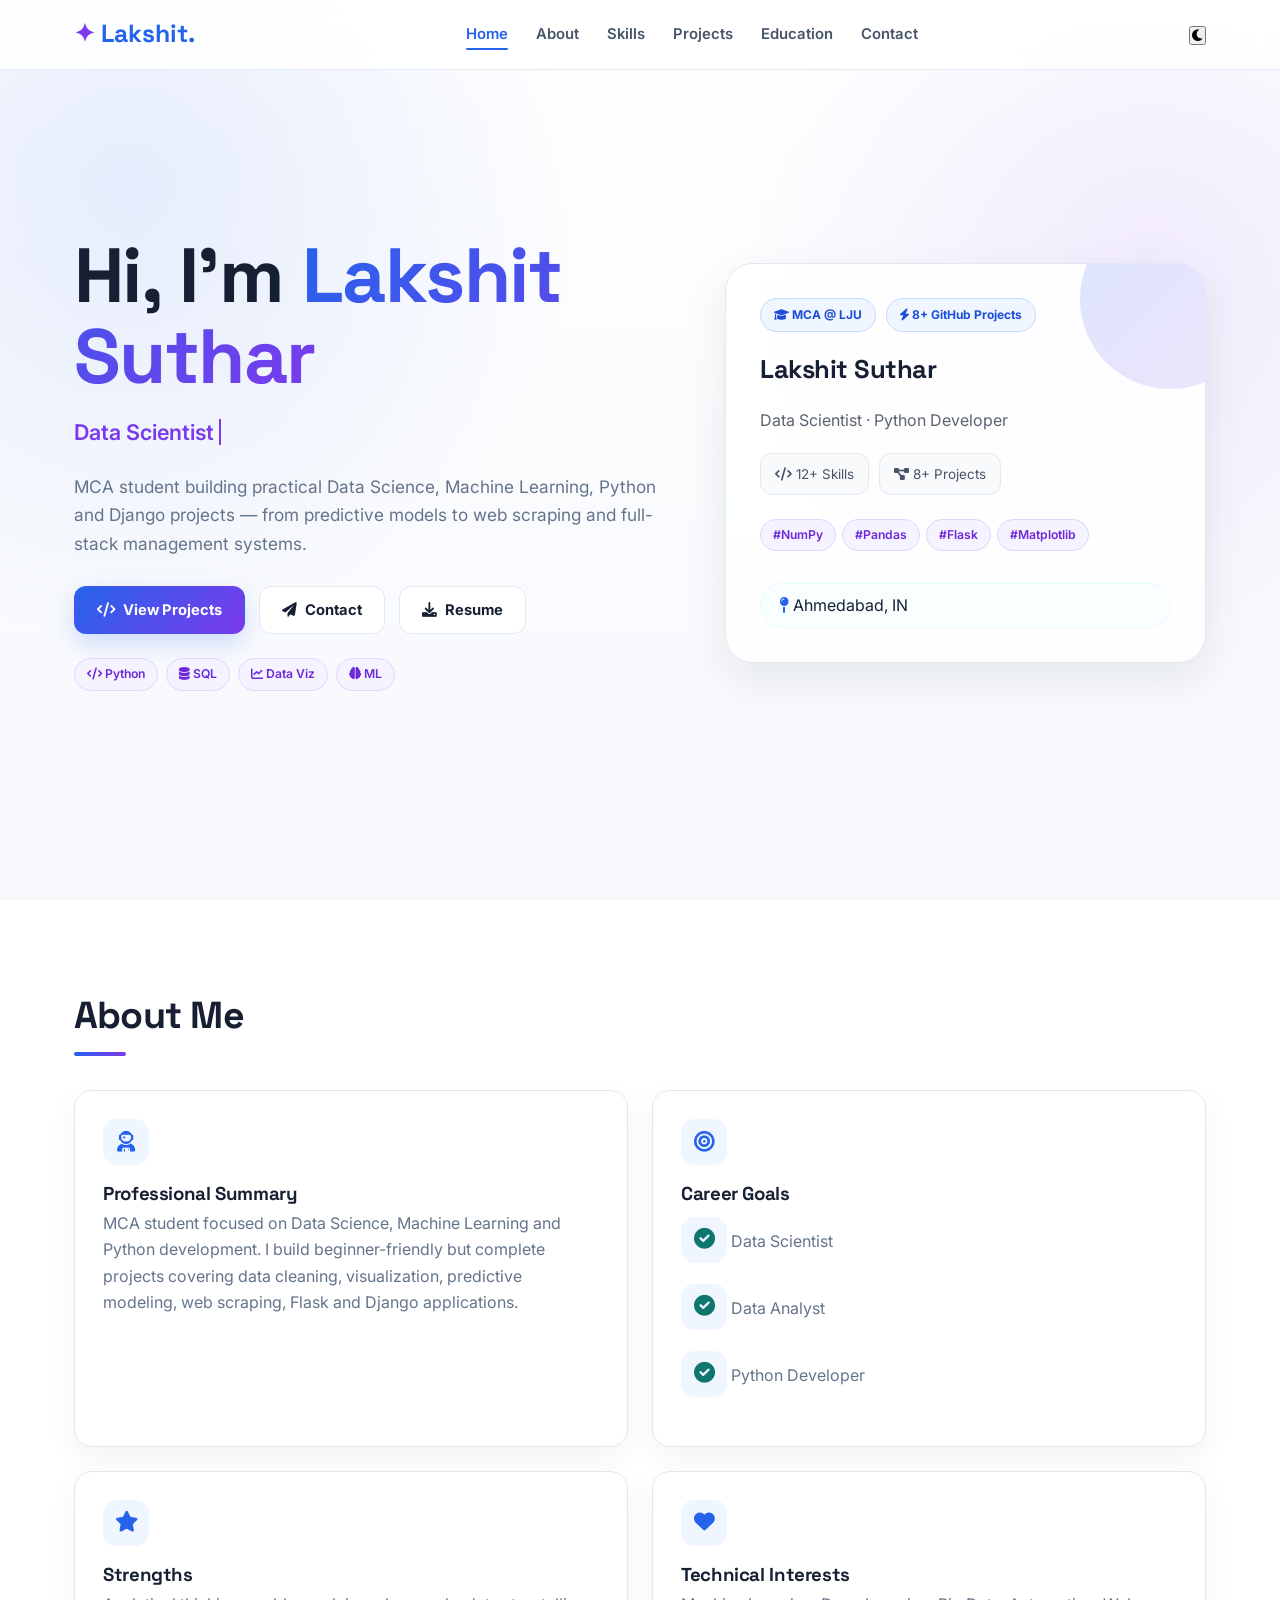
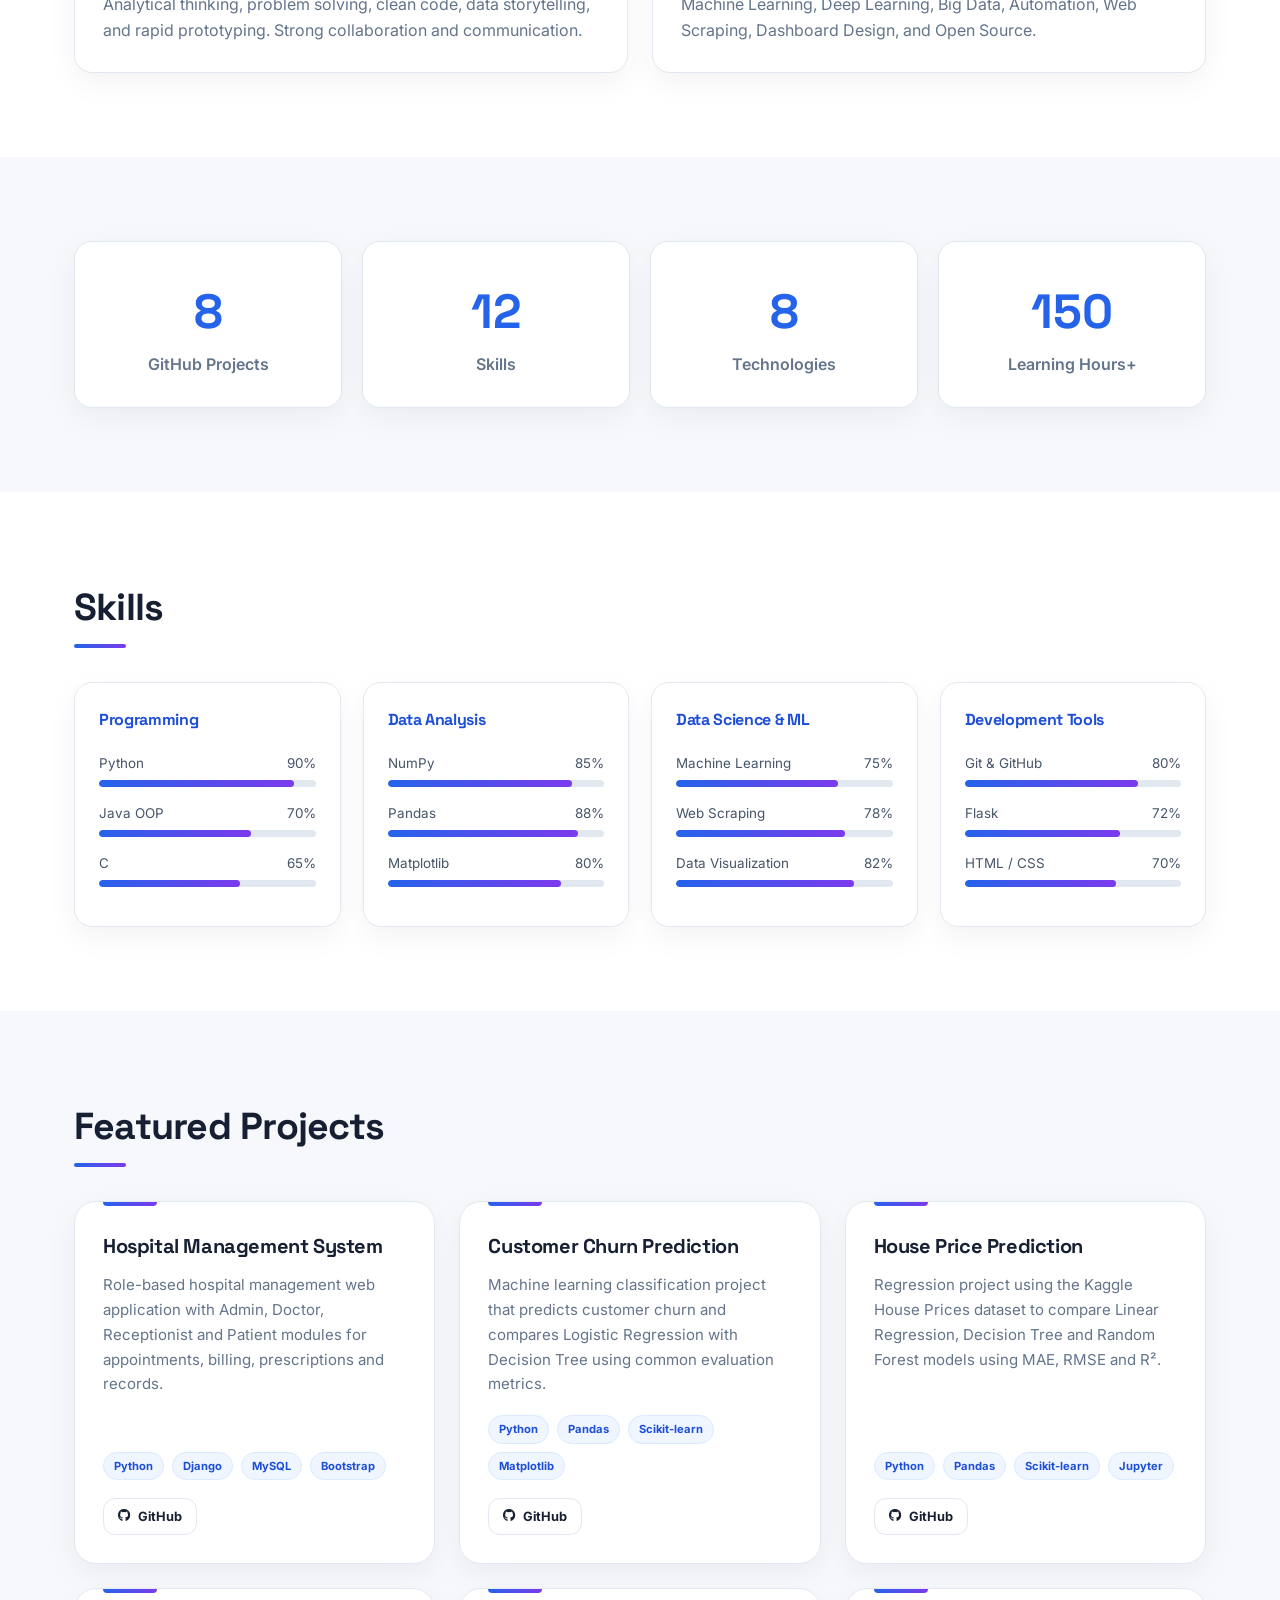
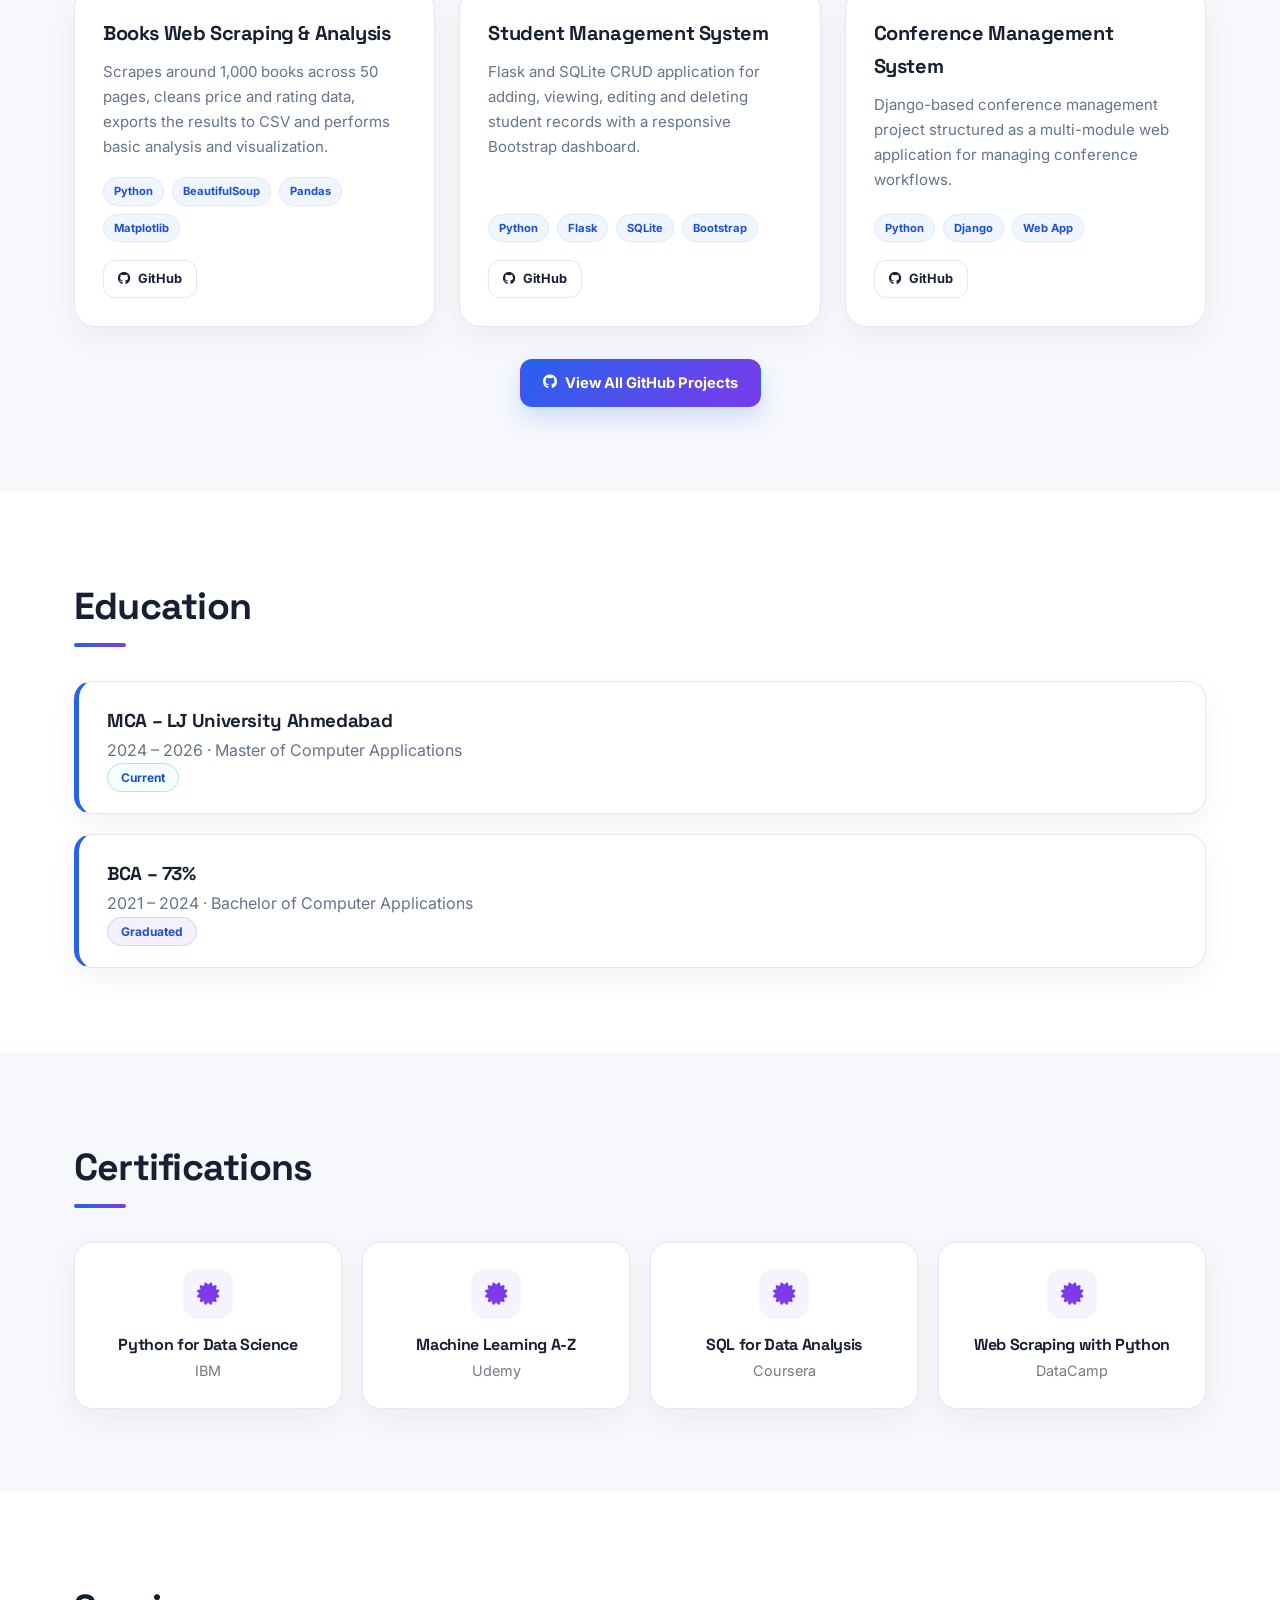
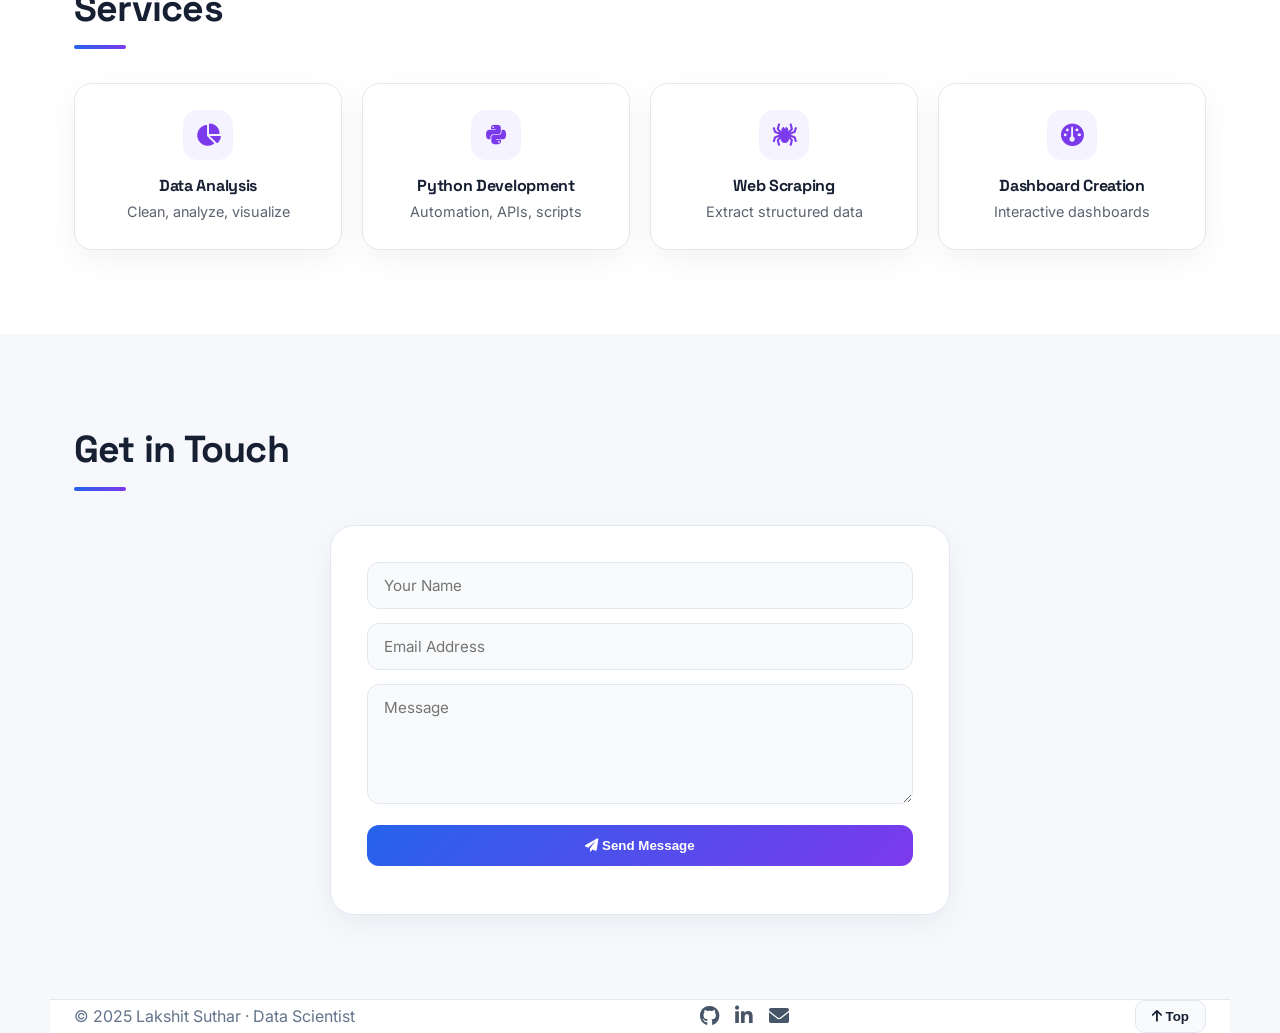
==== commit 5329df9f: "Add light and dark mode toggle" ====
--- a/index.html
+++ b/index.html
@@ -36,7 +36,12 @@
                 <li><a href="#education">Education</a></li>
                 <li><a href="#contact">Contact</a></li>
             </ul>
-            <div class="hamburger" id="hamburger"><i class="fas fa-bars"></i></div>
+            <div class="nav-actions">
+                <button class="theme-toggle" id="themeToggle" type="button" aria-label="Switch to dark mode" title="Switch theme">
+                    <i class="fas fa-moon" id="themeIcon"></i>
+                </button>
+                <div class="hamburger" id="hamburger"><i class="fas fa-bars"></i></div>
+            </div>
         </div>
     </nav>
 
--- a/style.css
+++ b/style.css
@@ -831,3 +831,127 @@
         padding: 24px;
     }
 }
+
+
+/* ===== CAREER GOALS CARD ===== */
+.career-card {
+    position: relative;
+    overflow: hidden;
+    background:
+        radial-gradient(circle at 100% 0%, rgba(37, 99, 235, 0.08), transparent 34%),
+        #ffffff;
+}
+
+.career-card::before {
+    content: '';
+    position: absolute;
+    top: 0;
+    left: 0;
+    width: 100%;
+    height: 4px;
+    background: linear-gradient(90deg, var(--primary), var(--secondary));
+}
+
+.career-card .about-icon {
+    width: 52px;
+    height: 52px;
+    border-radius: 16px;
+    display: flex;
+    align-items: center;
+    justify-content: center;
+    background: linear-gradient(135deg, #eff6ff, #f5f3ff);
+    border: 1px solid #dbeafe;
+    margin-bottom: 18px;
+}
+
+.career-card .about-icon i {
+    width: auto;
+    height: auto;
+    margin: 0;
+    padding: 0;
+    background: transparent;
+    font-size: 1.35rem;
+    color: var(--primary);
+}
+
+.card-kicker {
+    display: inline-block;
+    color: var(--primary);
+    font-size: 0.72rem;
+    font-weight: 800;
+    letter-spacing: 0.08em;
+    text-transform: uppercase;
+    margin-bottom: 5px;
+}
+
+.career-card h3 {
+    font-size: 1.45rem;
+    margin-bottom: 8px;
+}
+
+.career-intro {
+    max-width: 520px;
+    margin-bottom: 20px;
+    font-size: 0.92rem;
+    line-height: 1.65;
+}
+
+.goal-list {
+    display: grid;
+    gap: 11px;
+}
+
+.goal-item {
+    display: flex;
+    align-items: center;
+    gap: 13px;
+    padding: 13px 14px;
+    background: #f8fafc;
+    border: 1px solid #e2e8f0;
+    border-radius: 14px;
+    transition: var(--transition);
+}
+
+.goal-item:hover {
+    background: #eff6ff;
+    border-color: #bfdbfe;
+    transform: translateX(4px);
+}
+
+.goal-icon {
+    width: 38px;
+    height: 38px;
+    min-width: 38px;
+    border-radius: 11px;
+    display: inline-flex;
+    align-items: center;
+    justify-content: center;
+    background: #ffffff;
+    border: 1px solid #dbeafe;
+    color: var(--primary);
+    box-shadow: 0 5px 14px rgba(37, 99, 235, 0.08);
+}
+
+.goal-icon i {
+    width: auto;
+    height: auto;
+    margin: 0;
+    padding: 0;
+    background: transparent;
+    color: inherit;
+    font-size: 1rem;
+}
+
+.goal-item strong {
+    display: block;
+    color: var(--text);
+    font-size: 0.94rem;
+    line-height: 1.25;
+}
+
+.goal-item small {
+    display: block;
+    color: var(--muted);
+    font-size: 0.76rem;
+    margin-top: 3px;
+}
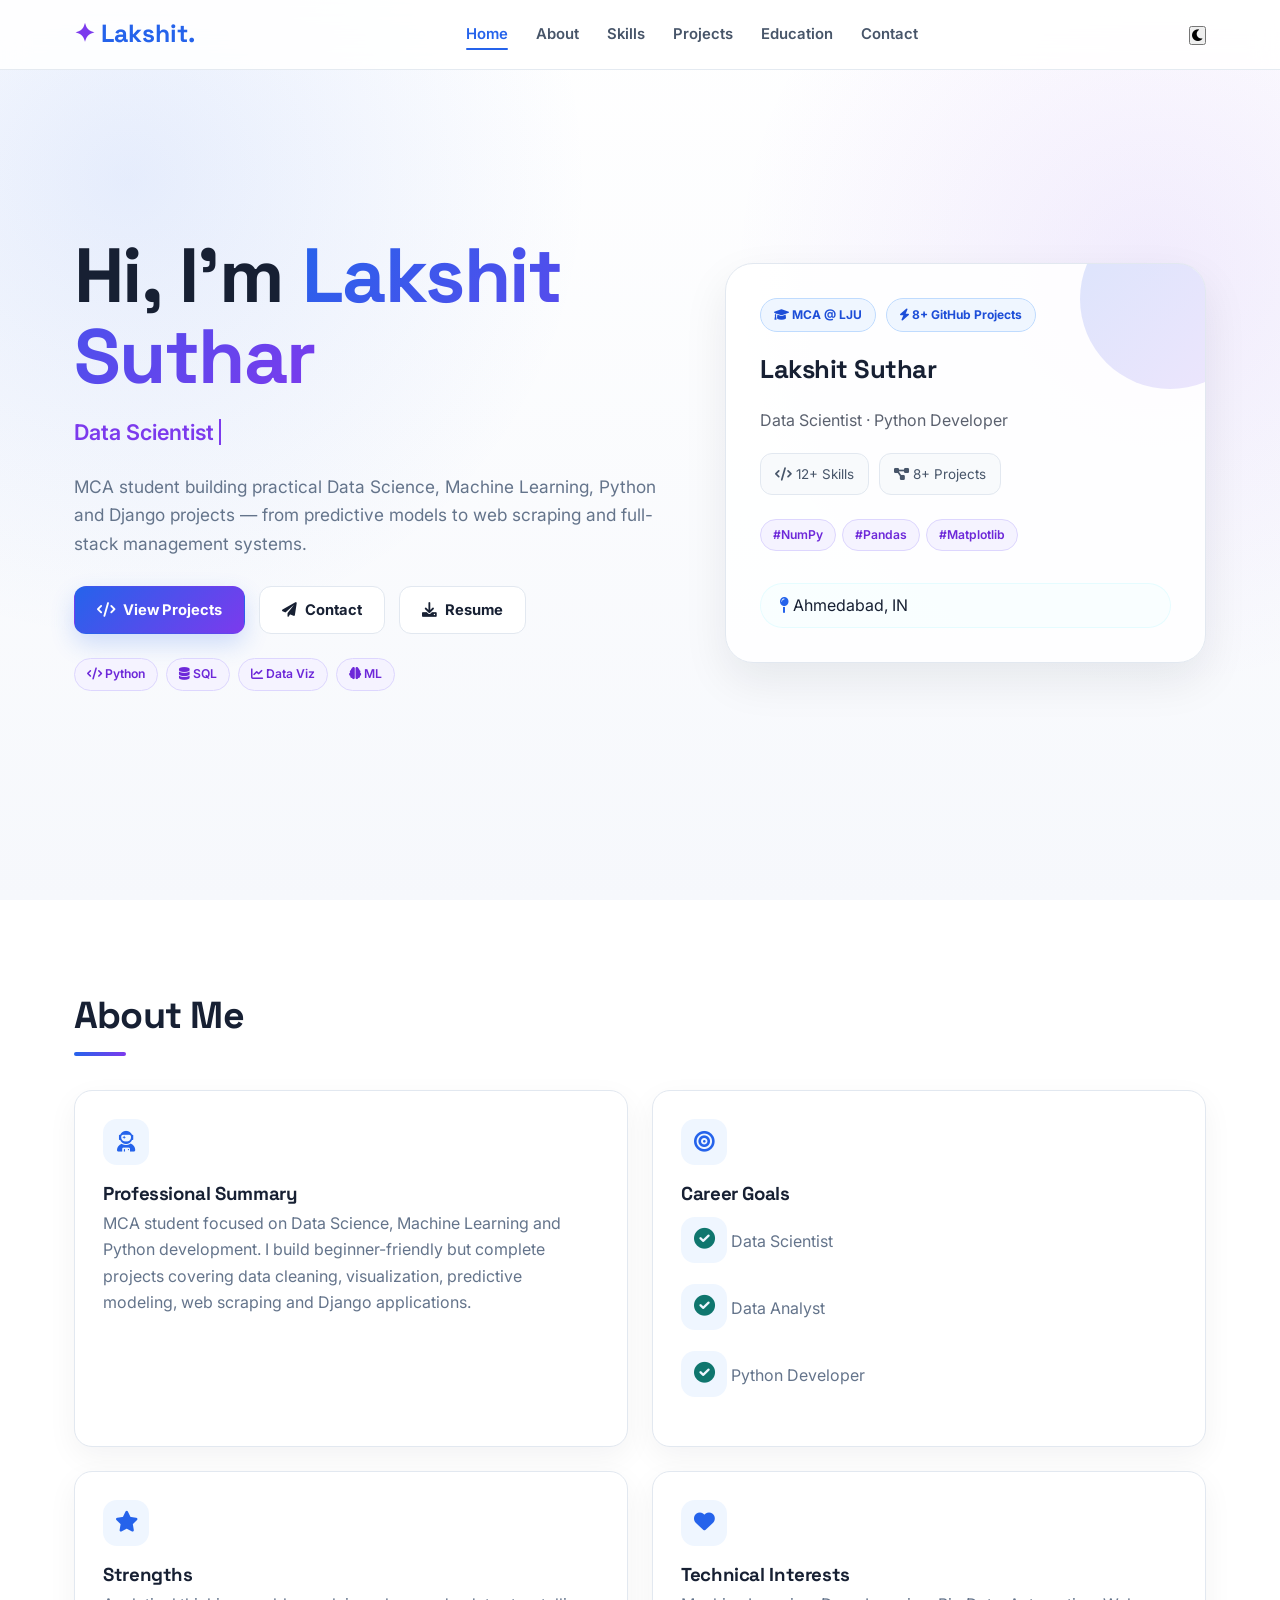
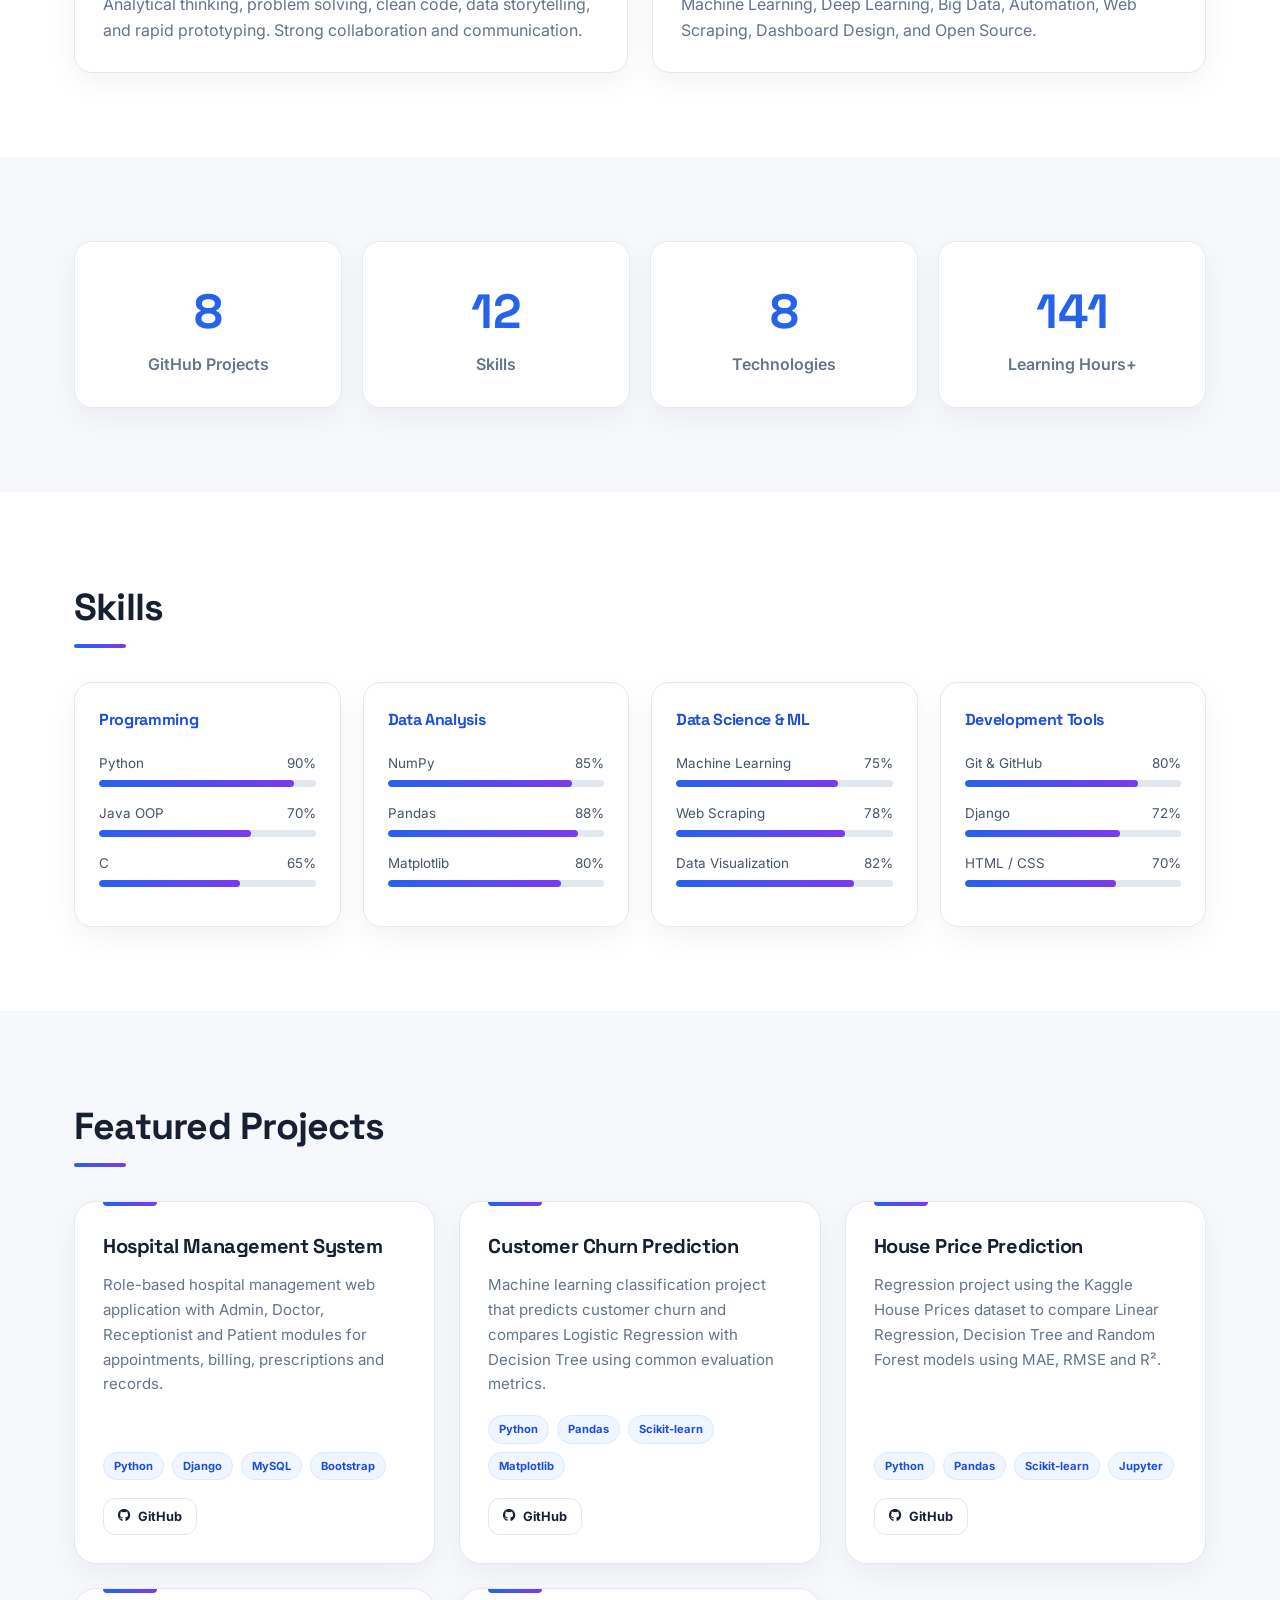
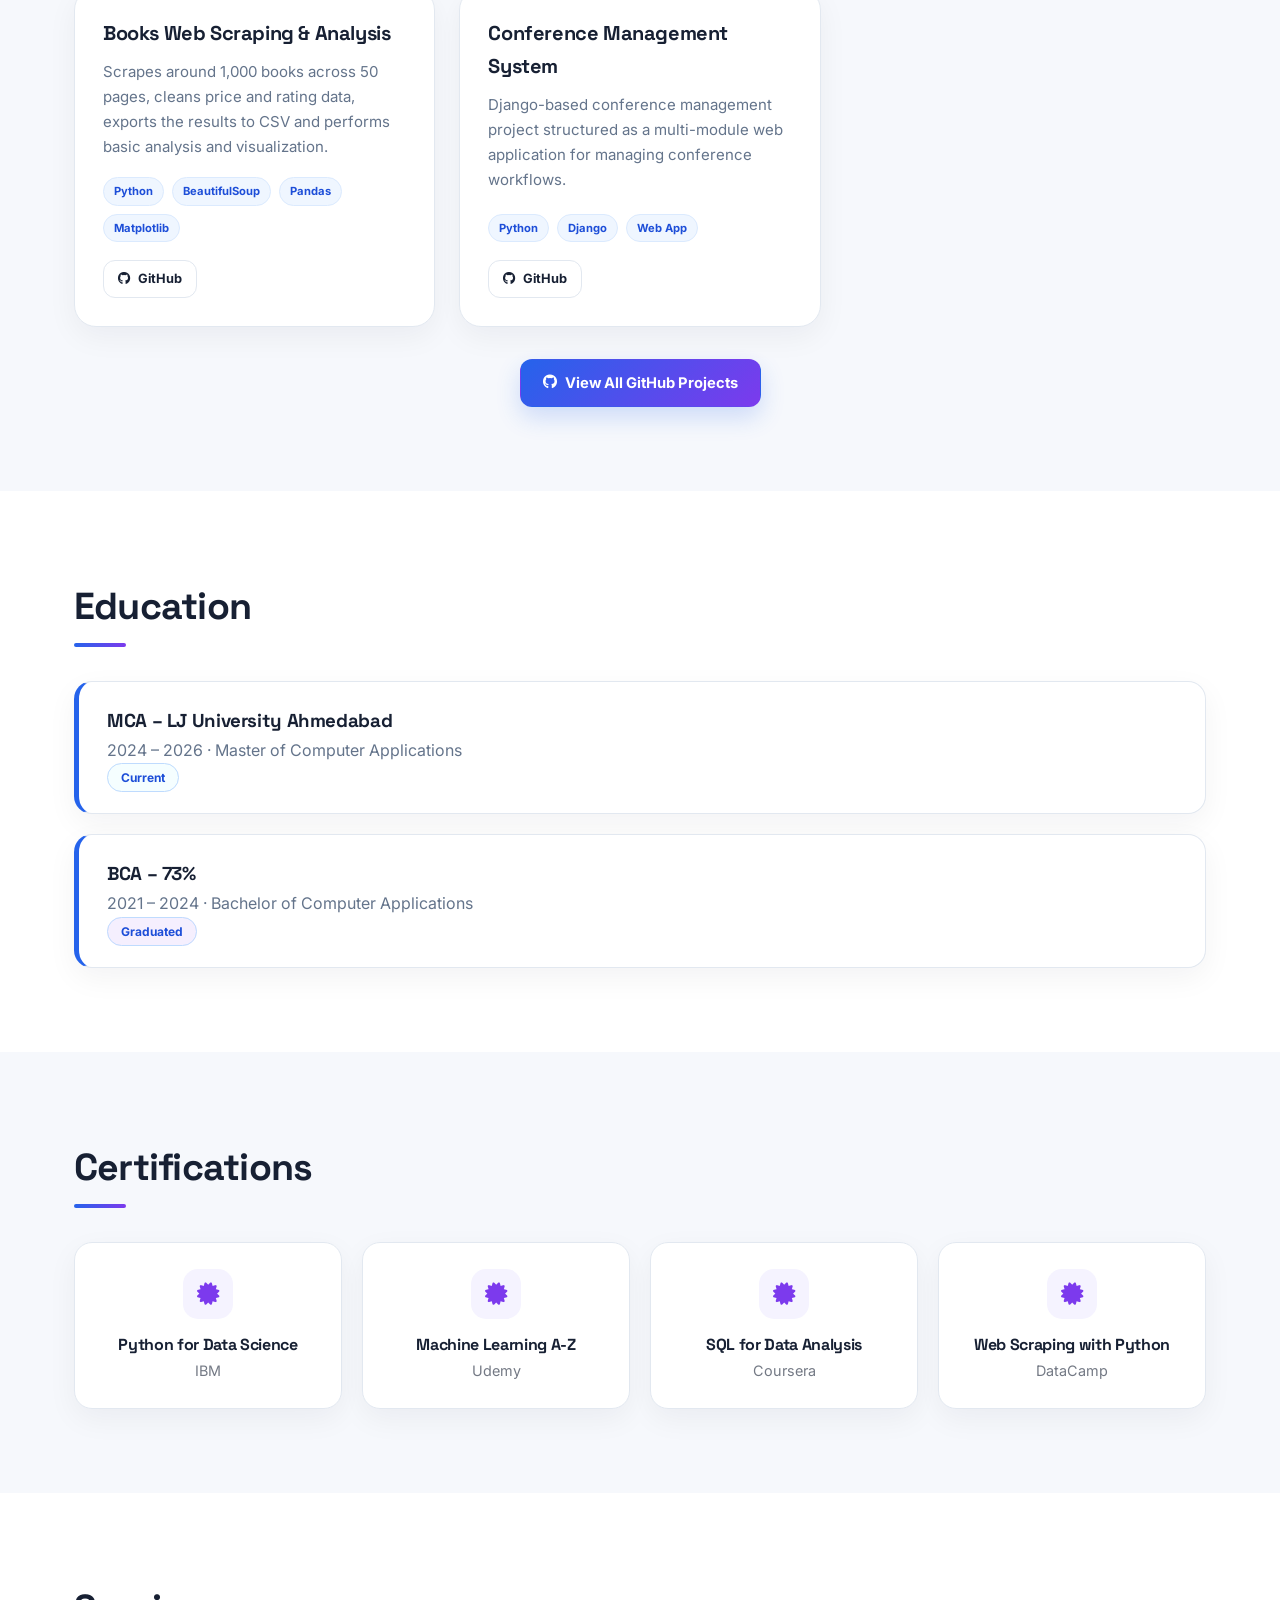
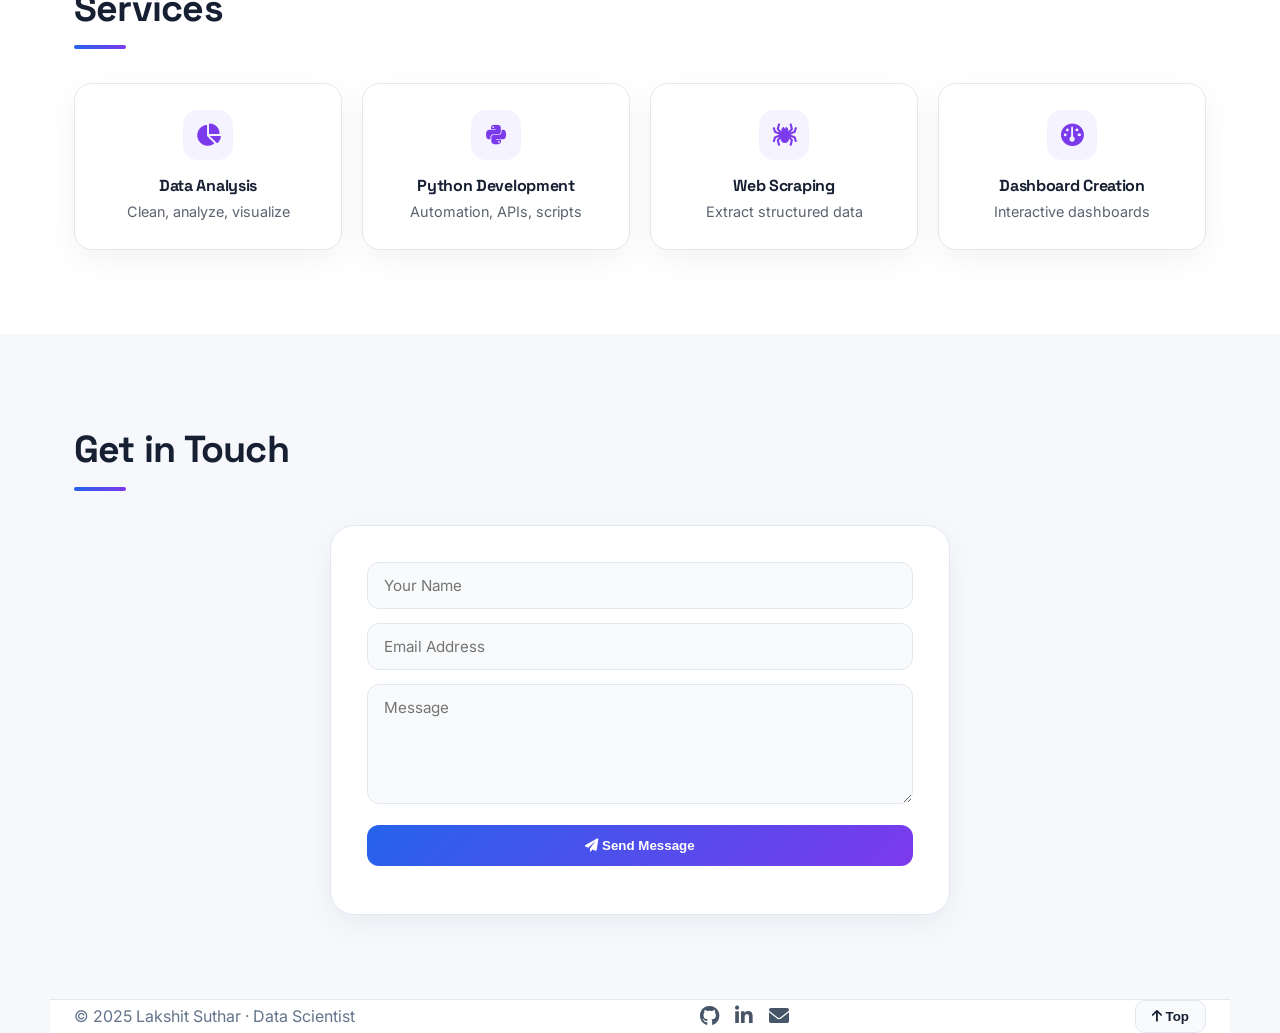
==== commit 6ebe5a20: "Remove Flask references from portfolio" ====
--- a/index.html
+++ b/index.html
@@ -78,8 +78,7 @@
                 <div style="margin-top: 8px; display: flex; gap: 6px; flex-wrap: wrap;">
                     <span class="floating-tag">#NumPy</span>
                     <span class="floating-tag">#Pandas</span>
-                    <span class="floating-tag">#Flask</span>
-                    <span class="floating-tag">#Matplotlib</span>
+                                        <span class="floating-tag">#Matplotlib</span>
                 </div>
                 <div style="margin-top: 16px; background: rgba(0,229,255,0.02); border-radius: 40px; padding: 8px 18px; border: 1px solid rgba(0,229,255,0.08);">
                     <i class="fas fa-map-pin" style="color: var(--primary);"></i> Ahmedabad, IN
@@ -96,7 +95,7 @@
                 <div class="about-card reveal">
                     <i class="fas fa-user-astronaut"></i>
                     <h3>Professional Summary</h3>
-                    <p>MCA student focused on Data Science, Machine Learning and Python development. I build beginner-friendly but complete projects covering data cleaning, visualization, predictive modeling, web scraping, Flask and Django applications.</p>
+                    <p>MCA student focused on Data Science, Machine Learning and Python development. I build beginner-friendly but complete projects covering data cleaning, visualization, predictive modeling, web scraping and Django applications.</p>
                 </div>
                 <div class="about-card reveal">
                     <i class="fas fa-bullseye"></i>
@@ -159,7 +158,7 @@
                 <div class="skill-group reveal">
                     <h4>Development Tools</h4>
                     <div class="skill-item"><div class="skill-label"><span>Git &amp; GitHub</span><span>80%</span></div><div class="progress-bar"><div class="fill" data-width="80"></div></div></div>
-                    <div class="skill-item"><div class="skill-label"><span>Flask</span><span>72%</span></div><div class="progress-bar"><div class="fill" data-width="72"></div></div></div>
+                    <div class="skill-item"><div class="skill-label"><span>Django</span><span>72%</span></div><div class="progress-bar"><div class="fill" data-width="72"></div></div></div>
                     <div class="skill-item"><div class="skill-label"><span>HTML / CSS</span><span>70%</span></div><div class="progress-bar"><div class="fill" data-width="70"></div></div></div>
                 </div>
             </div>
@@ -205,15 +204,6 @@
                     <div class="tech"><span>Python</span><span>BeautifulSoup</span><span>Pandas</span><span>Matplotlib</span></div>
                     <div class="btn-group">
                         <a href="https://github.com/lakshitbuilds/book-data-scraping-analysis" target="_blank" rel="noopener noreferrer" class="btn btn-outline" style="padding:4px 14px;"><i class="fab fa-github"></i> GitHub</a>
-                    </div>
-                </div>
-
-                <div class="project-card reveal">
-                    <h3>Student Management System</h3>
-                    <p>Flask and SQLite CRUD application for adding, viewing, editing and deleting student records with a responsive Bootstrap dashboard.</p>
-                    <div class="tech"><span>Python</span><span>Flask</span><span>SQLite</span><span>Bootstrap</span></div>
-                    <div class="btn-group">
-                        <a href="https://github.com/lakshitbuilds/Student_management" target="_blank" rel="noopener noreferrer" class="btn btn-outline" style="padding:4px 14px;"><i class="fab fa-github"></i> GitHub</a>
                     </div>
                 </div>
 
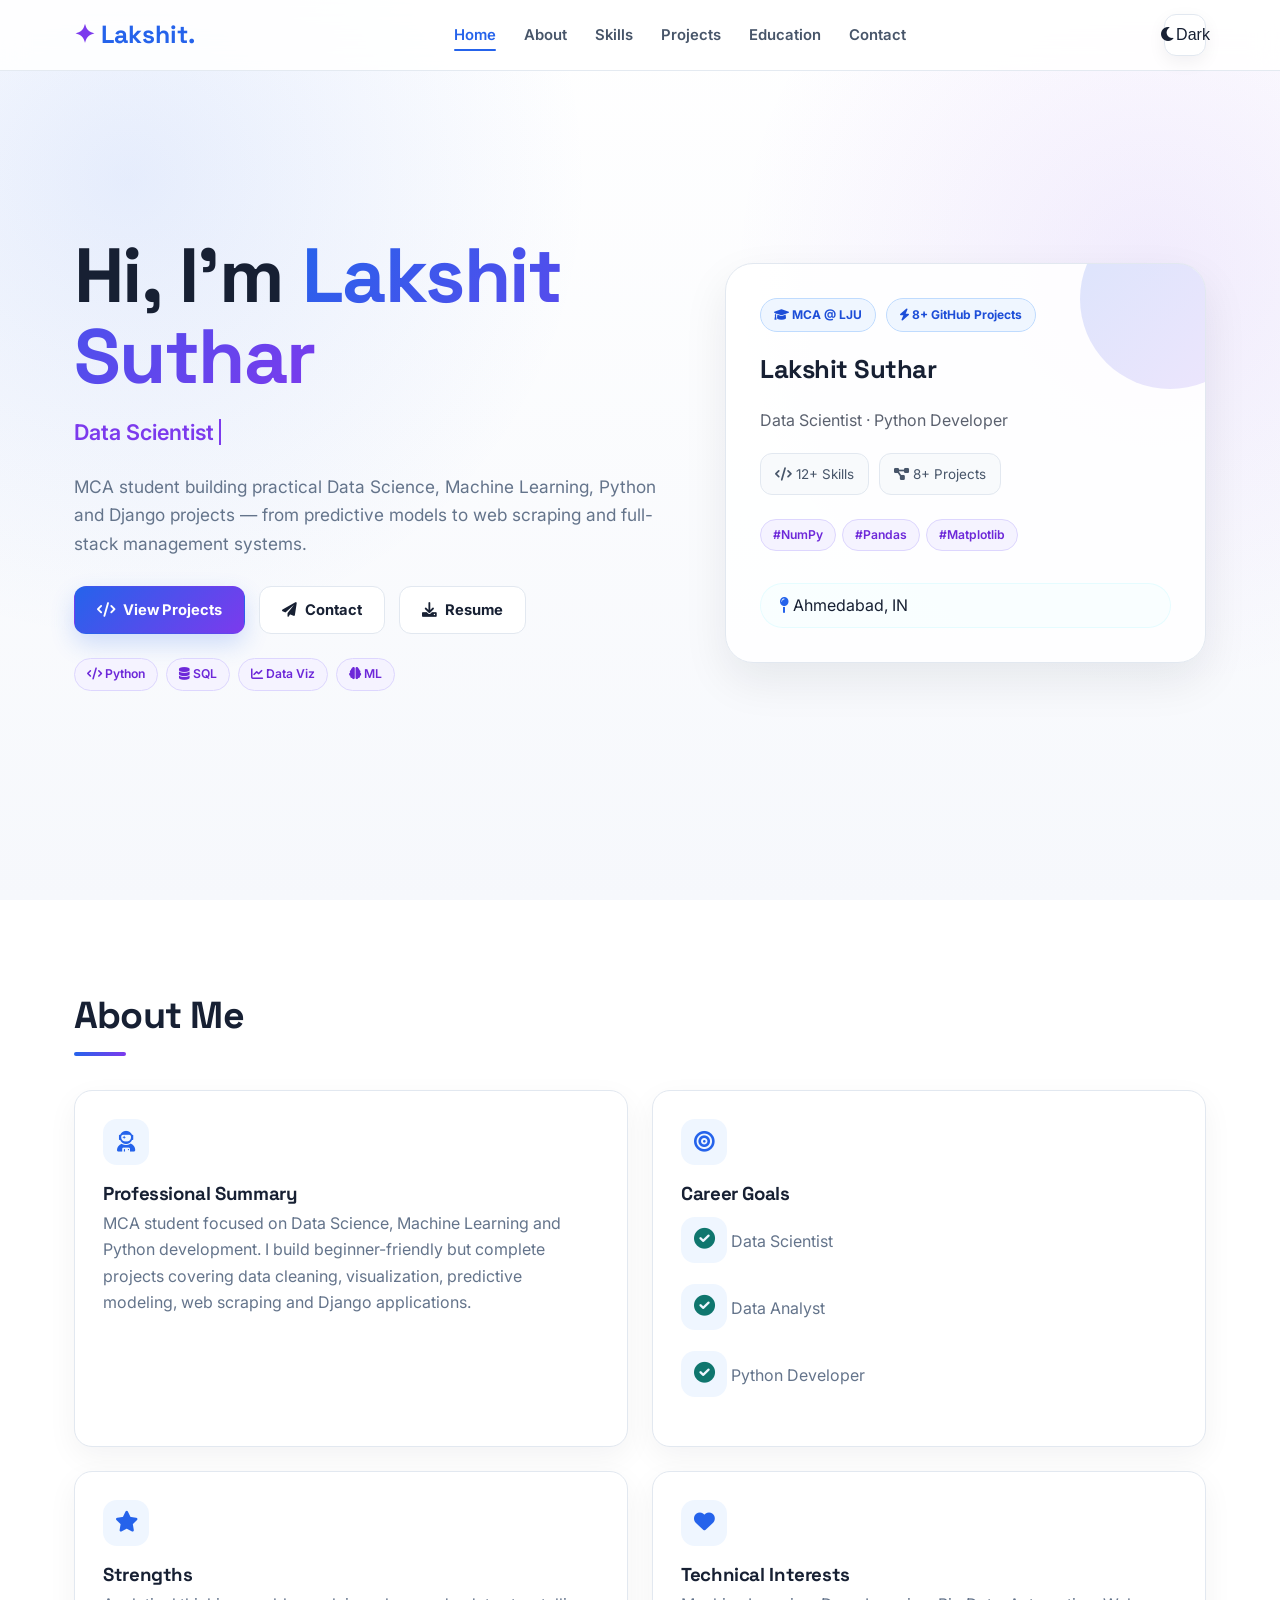
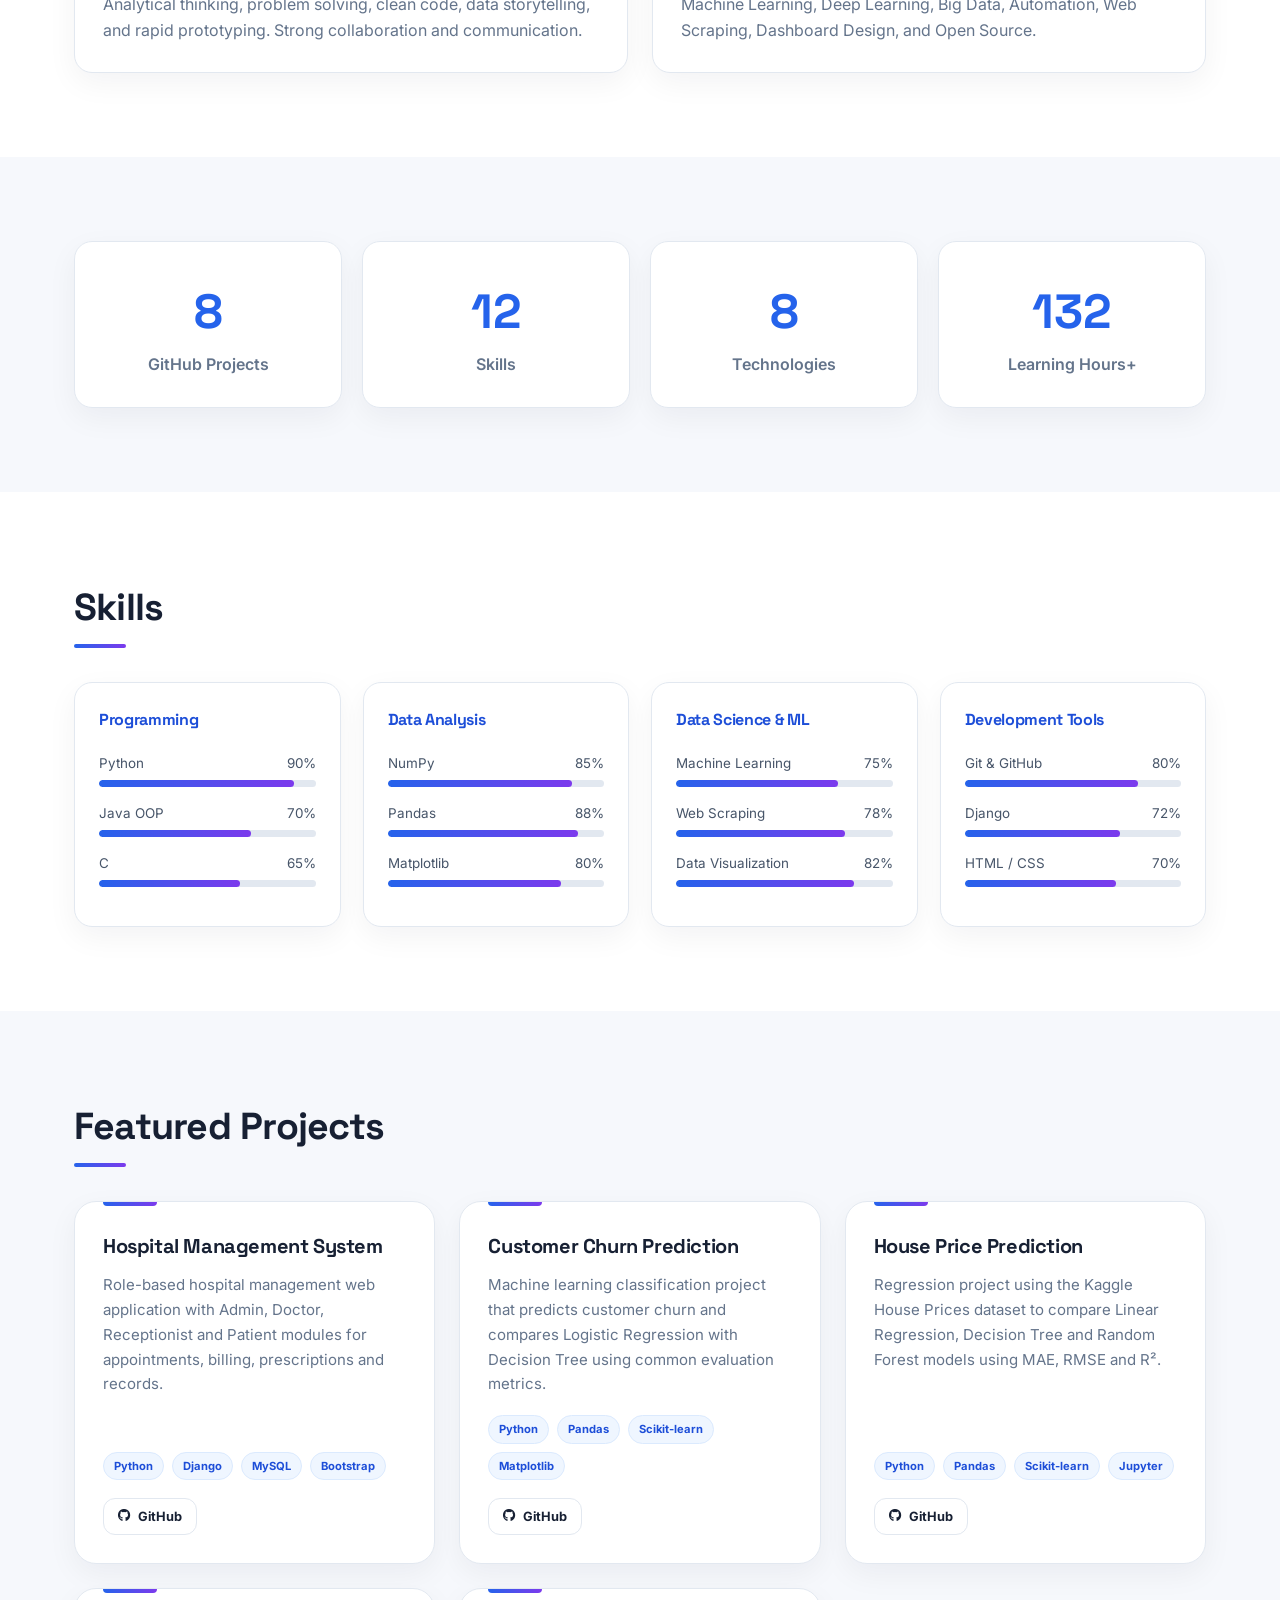
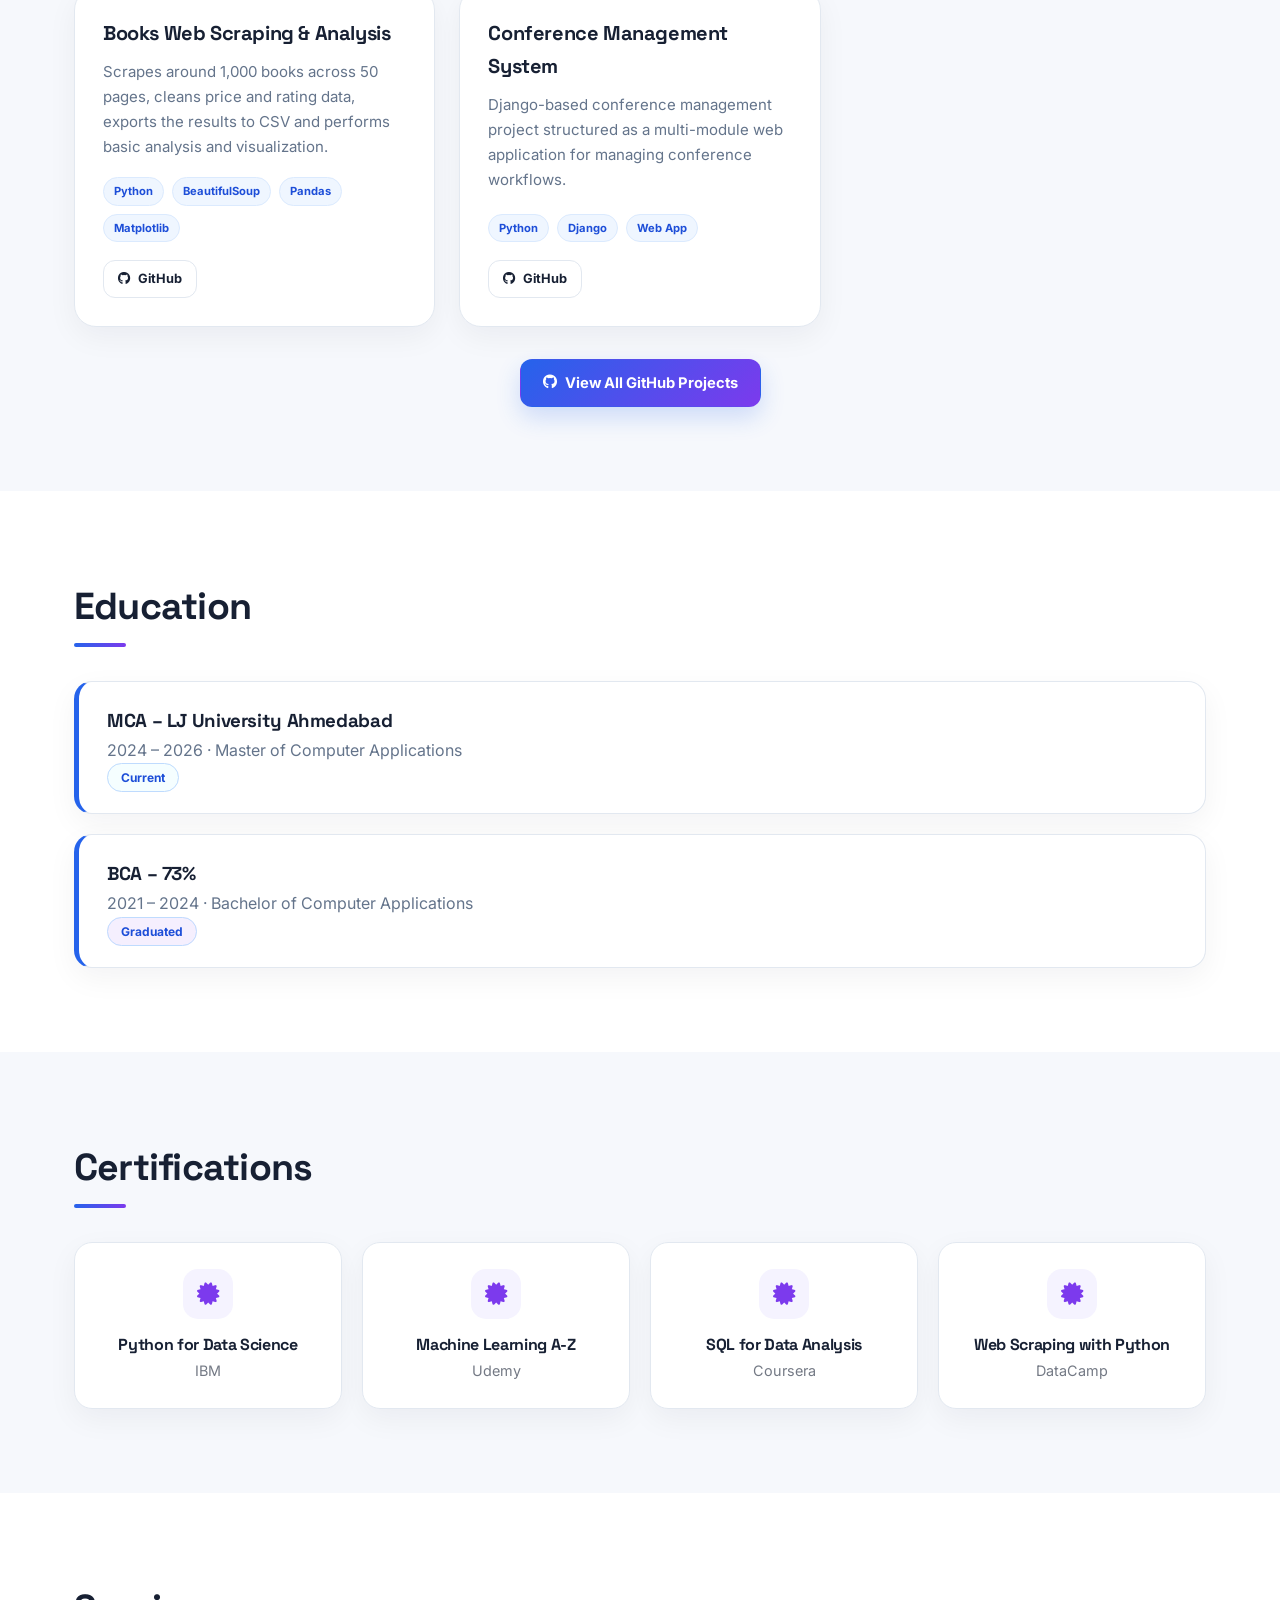
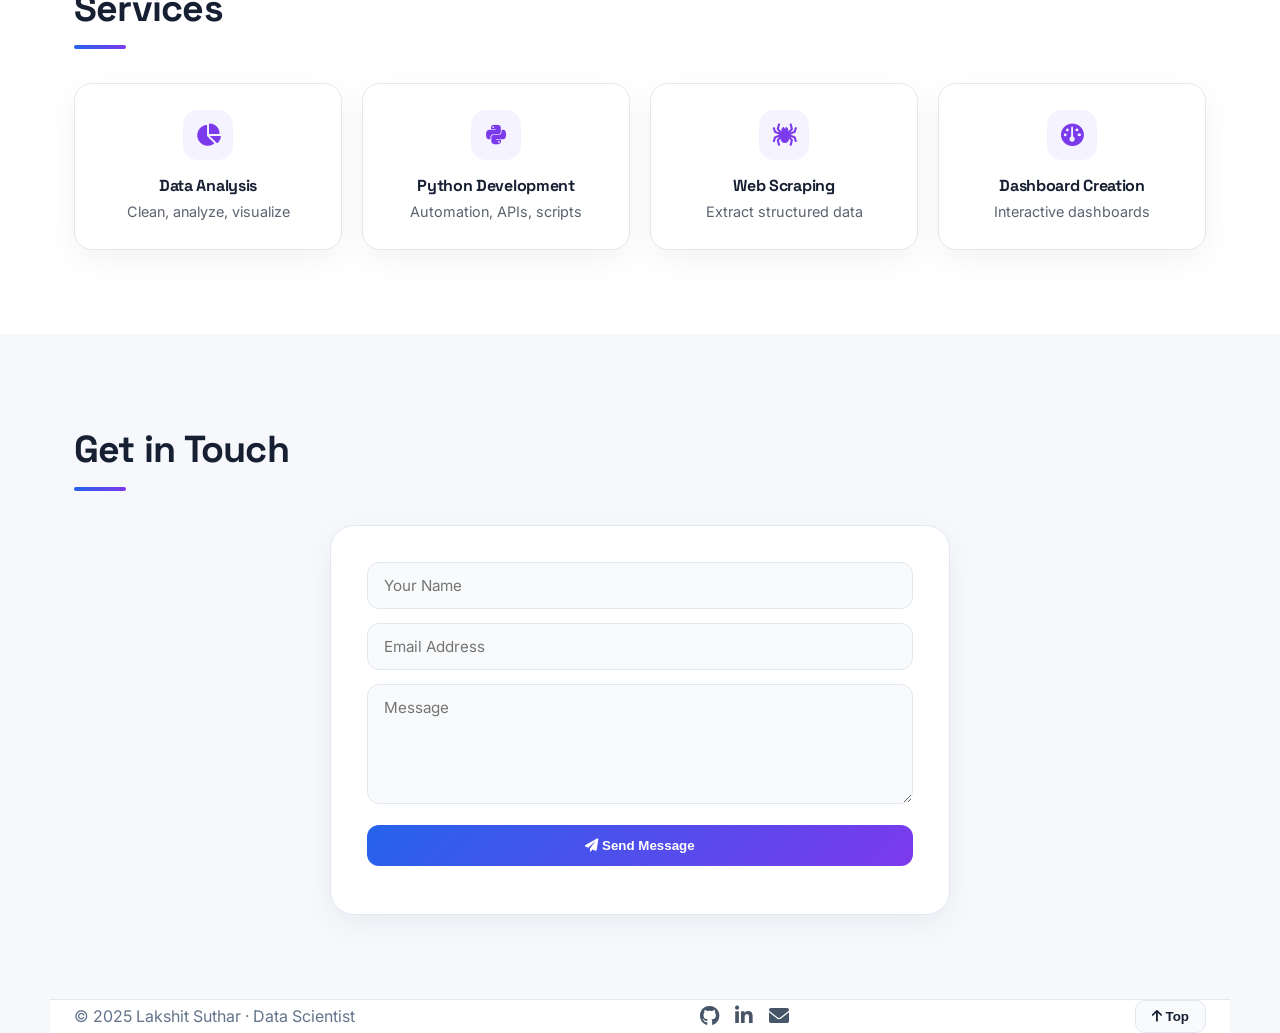
==== commit e918bb11: "Improve theme toggle button UI" ====
--- a/index.html
+++ b/index.html
@@ -37,8 +37,13 @@
                 <li><a href="#contact">Contact</a></li>
             </ul>
             <div class="nav-actions">
-                <button class="theme-toggle" id="themeToggle" type="button" aria-label="Switch to dark mode" title="Switch theme">
-                    <i class="fas fa-moon" id="themeIcon"></i>
+                <button class="theme-toggle" id="themeToggle" type="button" aria-label="Switch to dark mode" title="Switch to dark mode">
+                    <span class="theme-toggle-track">
+                        <span class="theme-toggle-thumb">
+                            <i class="fas fa-moon" id="themeIcon"></i>
+                        </span>
+                    </span>
+                    <span class="theme-toggle-label" id="themeLabel">Dark</span>
                 </button>
                 <div class="hamburger" id="hamburger"><i class="fas fa-bars"></i></div>
             </div>
--- a/style.css
+++ b/style.css
@@ -955,3 +955,174 @@
     font-size: 0.76rem;
     margin-top: 3px;
 }
+
+
+/* ===== THEME TOGGLE ===== */
+.nav-actions {
+    display: flex;
+    align-items: center;
+    gap: 12px;
+}
+
+.theme-toggle {
+    width: 42px;
+    height: 42px;
+    border-radius: 12px;
+    border: 1px solid var(--border);
+    background: var(--surface);
+    color: var(--text);
+    display: inline-flex;
+    align-items: center;
+    justify-content: center;
+    cursor: pointer;
+    font-size: 1rem;
+    transition: var(--transition);
+    box-shadow: 0 6px 18px rgba(15, 23, 42, 0.06);
+}
+
+.theme-toggle:hover {
+    transform: translateY(-2px);
+    border-color: #93c5fd;
+    color: var(--primary);
+}
+
+/* ===== DARK MODE ===== */
+body.dark-mode {
+    --bg: #07111f;
+    --surface: #0f1b2d;
+    --surface-soft: #132238;
+    --primary: #60a5fa;
+    --primary-dark: #93c5fd;
+    --secondary: #a78bfa;
+    --accent: #2dd4bf;
+    --text: #f8fafc;
+    --muted: #a8b3c5;
+    --border: #22324a;
+    --shadow: 0 18px 45px rgba(0, 0, 0, 0.28);
+    --shadow-hover: 0 24px 60px rgba(37, 99, 235, 0.18);
+    background: var(--bg);
+    color: var(--text);
+}
+
+body.dark-mode section:nth-of-type(even) {
+    background: #0b1627;
+}
+
+body.dark-mode nav,
+body.dark-mode nav.scrolled {
+    background: rgba(7, 17, 31, 0.9);
+    border-bottom-color: var(--border);
+}
+
+body.dark-mode .nav-links {
+    color: #cbd5e1;
+}
+
+body.dark-mode #hero {
+    background:
+        radial-gradient(circle at 10% 20%, rgba(96, 165, 250, 0.12), transparent 34%),
+        radial-gradient(circle at 90% 30%, rgba(167, 139, 250, 0.10), transparent 32%),
+        linear-gradient(180deg, #08111f 0%, #07111f 100%);
+}
+
+body.dark-mode .hero-profile-card,
+body.dark-mode .about-card,
+body.dark-mode .skill-group,
+body.dark-mode .project-card,
+body.dark-mode .stat-item,
+body.dark-mode .cert-card,
+body.dark-mode .service-card,
+body.dark-mode .timeline-item,
+body.dark-mode .contact-form {
+    background: var(--surface);
+    border-color: var(--border);
+    color: var(--text);
+}
+
+body.dark-mode .career-card {
+    background:
+        radial-gradient(circle at 100% 0%, rgba(96, 165, 250, 0.10), transparent 34%),
+        var(--surface);
+}
+
+body.dark-mode .goal-item,
+body.dark-mode .profile-stats div,
+body.dark-mode .contact-form input,
+body.dark-mode .contact-form textarea,
+body.dark-mode #back-top {
+    background: #111f33;
+    border-color: var(--border);
+    color: var(--text);
+}
+
+body.dark-mode .goal-item:hover,
+body.dark-mode .btn-outline:hover {
+    background: #162944;
+}
+
+body.dark-mode .goal-icon {
+    background: #0b1627;
+    border-color: #29415f;
+}
+
+body.dark-mode .btn,
+body.dark-mode .theme-toggle {
+    background: var(--surface);
+    color: var(--text);
+    border-color: var(--border);
+}
+
+body.dark-mode .floating-tag {
+    background: rgba(167, 139, 250, 0.12);
+    border-color: rgba(167, 139, 250, 0.25);
+    color: #c4b5fd;
+}
+
+body.dark-mode .badge,
+body.dark-mode .project-card .tech span,
+body.dark-mode .about-card i {
+    background: rgba(96, 165, 250, 0.10);
+    border-color: rgba(96, 165, 250, 0.22);
+    color: #93c5fd;
+}
+
+body.dark-mode .skill-label,
+body.dark-mode .project-card p,
+body.dark-mode .about-card p,
+body.dark-mode .about-card li,
+body.dark-mode .timeline-item p,
+body.dark-mode .stat-item p,
+body.dark-mode footer,
+body.dark-mode .goal-item small {
+    color: var(--muted);
+}
+
+body.dark-mode .progress-bar {
+    background: #1e293b;
+}
+
+body.dark-mode footer {
+    background: #08111f;
+    border-top-color: var(--border);
+}
+
+body.dark-mode .social-links a {
+    color: #cbd5e1;
+}
+
+body.dark-mode .contact-form input:focus,
+body.dark-mode .contact-form textarea:focus {
+    background: #132238;
+}
+
+body.dark-mode .nav-links.open {
+    background: #0f1b2d;
+    border-color: var(--border);
+}
+
+@media (max-width: 768px) {
+    .theme-toggle {
+        width: 38px;
+        height: 38px;
+    }
+}
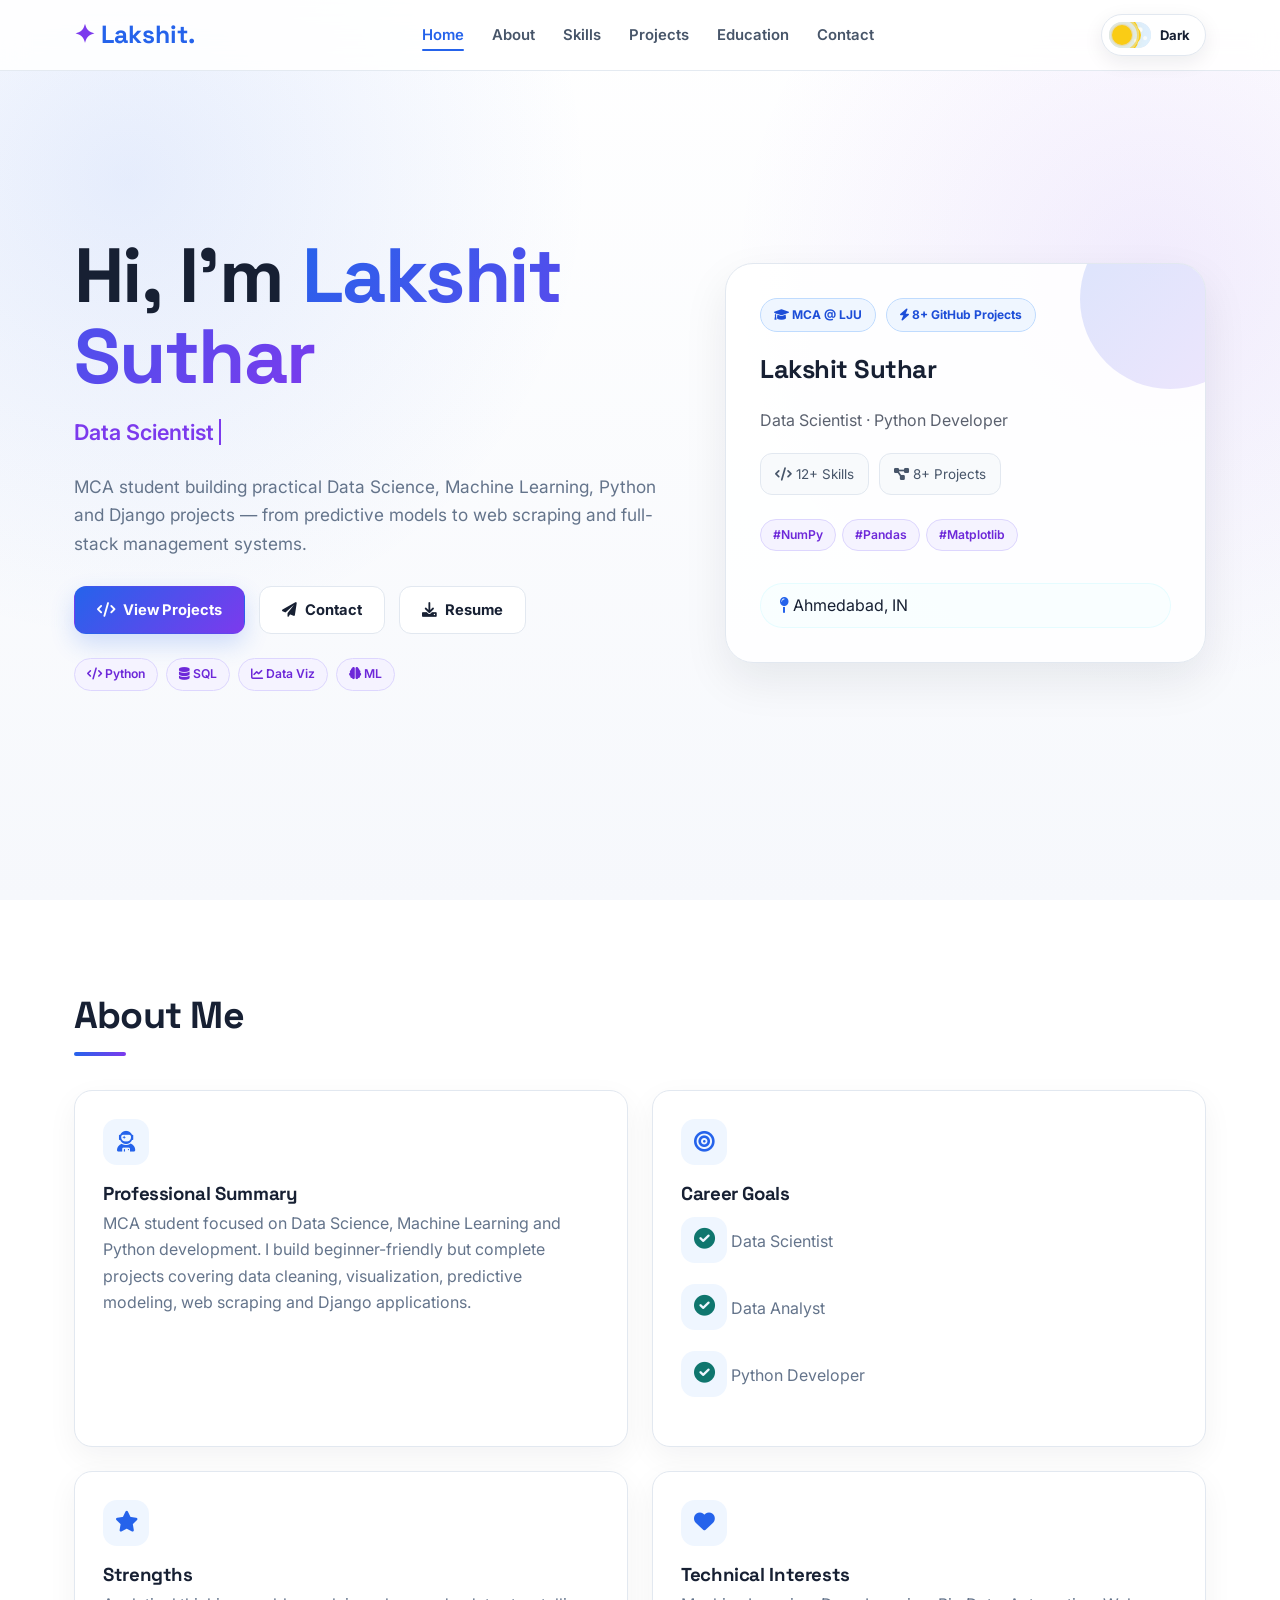
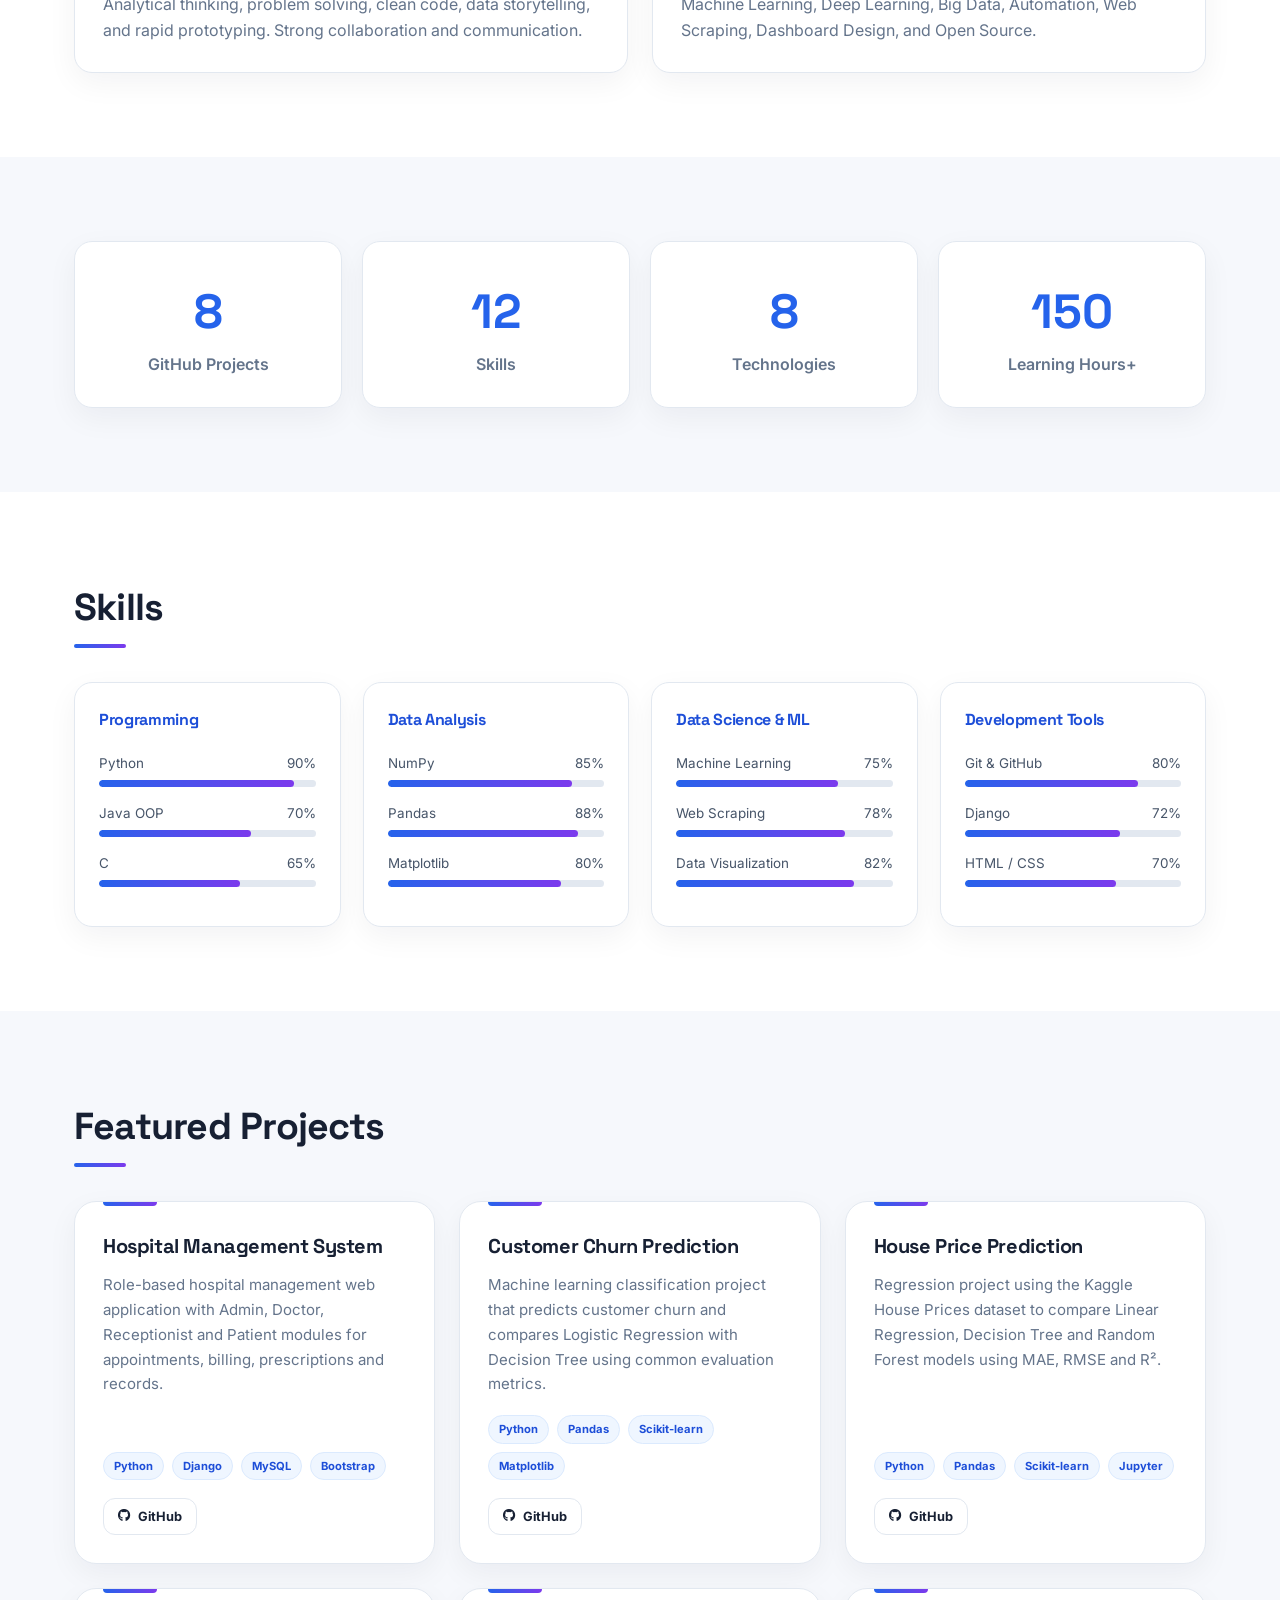
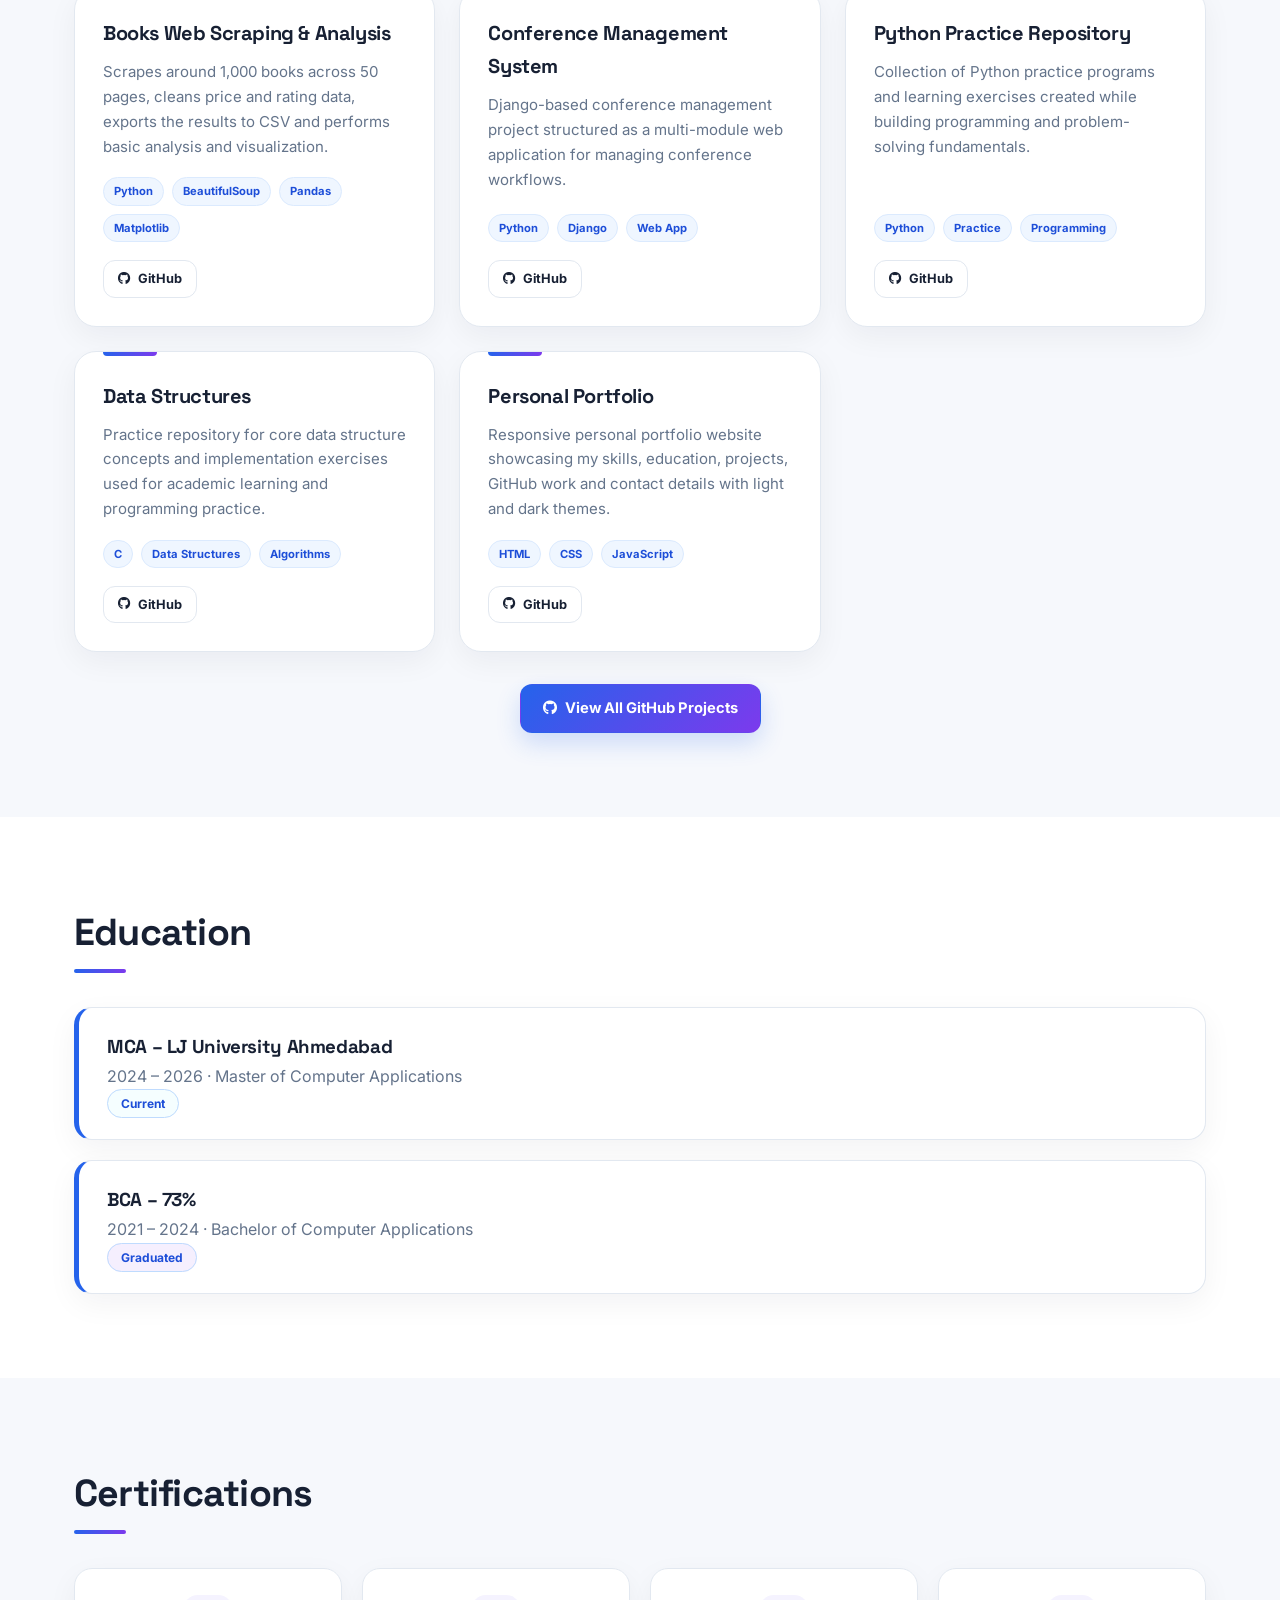
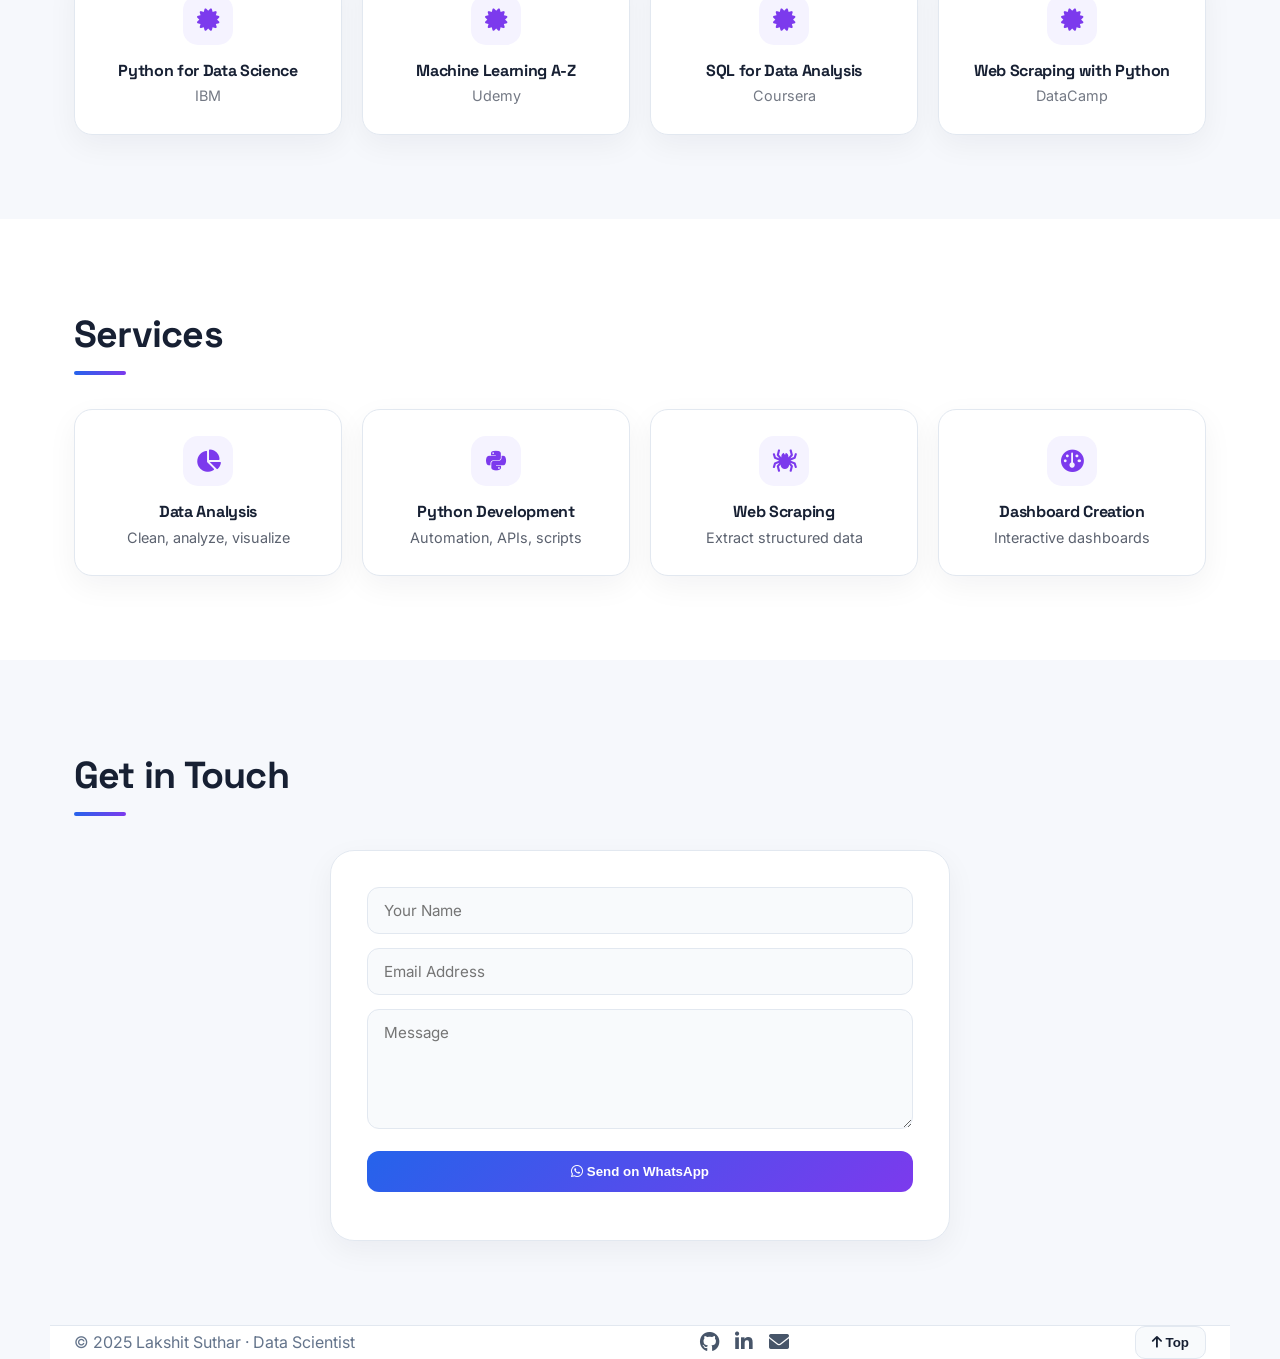
==== commit d8364aec: "Add all GitHub repositories to projects and WhatsApp contact button" ====
--- a/index.html
+++ b/index.html
@@ -221,6 +221,34 @@
                     </div>
                 </div>
 
+
+                <div class="project-card reveal">
+                    <h3>Python Practice Repository</h3>
+                    <p>Collection of Python practice programs and learning exercises created while building programming and problem-solving fundamentals.</p>
+                    <div class="tech"><span>Python</span><span>Practice</span><span>Programming</span></div>
+                    <div class="btn-group">
+                        <a href="https://github.com/lakshitbuilds/Python" target="_blank" rel="noopener noreferrer" class="btn btn-outline" style="padding:4px 14px;"><i class="fab fa-github"></i> GitHub</a>
+                    </div>
+                </div>
+
+                <div class="project-card reveal">
+                    <h3>Data Structures</h3>
+                    <p>Practice repository for core data structure concepts and implementation exercises used for academic learning and programming practice.</p>
+                    <div class="tech"><span>C</span><span>Data Structures</span><span>Algorithms</span></div>
+                    <div class="btn-group">
+                        <a href="https://github.com/lakshitbuilds/Data-Structure" target="_blank" rel="noopener noreferrer" class="btn btn-outline" style="padding:4px 14px;"><i class="fab fa-github"></i> GitHub</a>
+                    </div>
+                </div>
+
+                <div class="project-card reveal">
+                    <h3>Personal Portfolio</h3>
+                    <p>Responsive personal portfolio website showcasing my skills, education, projects, GitHub work and contact details with light and dark themes.</p>
+                    <div class="tech"><span>HTML</span><span>CSS</span><span>JavaScript</span></div>
+                    <div class="btn-group">
+                        <a href="https://github.com/lakshitbuilds/Portfolio" target="_blank" rel="noopener noreferrer" class="btn btn-outline" style="padding:4px 14px;"><i class="fab fa-github"></i> GitHub</a>
+                    </div>
+                </div>
+
             </div>
             <div style="text-align:center; margin-top:32px;">
                 <a href="https://github.com/lakshitbuilds?tab=repositories" target="_blank" rel="noopener noreferrer" class="btn btn-primary">
@@ -276,7 +304,7 @@
                     <input type="text" placeholder="Your Name" id="cname" required />
                     <input type="email" placeholder="Email Address" id="cemail" required />
                     <textarea rows="4" placeholder="Message" id="cmsg" required></textarea>
-                    <button type="submit"><i class="fas fa-paper-plane"></i> Send Message</button>
+                    <button type="submit"><i class="fab fa-whatsapp"></i> Send on WhatsApp</button>
                     <div id="form-message"></div>
                 </form>
             </div>
--- a/style.css
+++ b/style.css
@@ -957,7 +957,8 @@
 }
 
 
-/* ===== THEME TOGGLE ===== */
+
+/* ===== LIGHT / DARK MODE TOGGLE ===== */
 .nav-actions {
     display: flex;
     align-items: center;
@@ -965,25 +966,63 @@
 }
 
 .theme-toggle {
-    width: 42px;
+    display: inline-flex;
+    align-items: center;
+    gap: 9px;
+    padding: 6px 11px 6px 7px;
+    min-width: 98px;
     height: 42px;
-    border-radius: 12px;
     border: 1px solid var(--border);
+    border-radius: 999px;
     background: var(--surface);
     color: var(--text);
+    cursor: pointer;
+    font-family: 'Inter', sans-serif;
+    font-weight: 700;
+    font-size: 0.82rem;
+    box-shadow: 0 6px 20px rgba(15, 23, 42, 0.08);
+    transition: transform .25s ease, box-shadow .25s ease, border-color .25s ease, background .25s ease;
+}
+
+.theme-toggle:hover {
+    transform: translateY(-2px);
+    border-color: #93c5fd;
+    box-shadow: 0 10px 26px rgba(37, 99, 235, 0.14);
+}
+
+.theme-toggle:focus-visible {
+    outline: 3px solid rgba(37, 99, 235, 0.2);
+    outline-offset: 3px;
+}
+
+.theme-toggle-track {
+    width: 42px;
+    height: 26px;
+    padding: 3px;
+    border-radius: 999px;
+    display: inline-flex;
+    align-items: center;
+    background: #e2e8f0;
+    transition: background .3s ease;
+}
+
+.theme-toggle-thumb {
+    width: 20px;
+    height: 20px;
+    border-radius: 50%;
     display: inline-flex;
     align-items: center;
     justify-content: center;
-    cursor: pointer;
-    font-size: 1rem;
-    transition: var(--transition);
-    box-shadow: 0 6px 18px rgba(15, 23, 42, 0.06);
-}
-
-.theme-toggle:hover {
-    transform: translateY(-2px);
-    border-color: #93c5fd;
-    color: var(--primary);
+    background: #ffffff;
+    color: #475569;
+    box-shadow: 0 2px 8px rgba(15, 23, 42, 0.15);
+    transform: translateX(0);
+    transition: transform .3s ease, background .3s ease, color .3s ease;
+}
+
+.theme-toggle-label {
+    min-width: 34px;
+    text-align: left;
 }
 
 /* ===== DARK MODE ===== */
@@ -1010,7 +1049,7 @@
 
 body.dark-mode nav,
 body.dark-mode nav.scrolled {
-    background: rgba(7, 17, 31, 0.9);
+    background: rgba(7, 17, 31, 0.92);
     border-bottom-color: var(--border);
 }
 
@@ -1055,11 +1094,6 @@
     color: var(--text);
 }
 
-body.dark-mode .goal-item:hover,
-body.dark-mode .btn-outline:hover {
-    background: #162944;
-}
-
 body.dark-mode .goal-icon {
     background: #0b1627;
     border-color: #29415f;
@@ -1070,6 +1104,16 @@
     background: var(--surface);
     color: var(--text);
     border-color: var(--border);
+}
+
+body.dark-mode .theme-toggle-track {
+    background: linear-gradient(135deg, #2563eb, #7c3aed);
+}
+
+body.dark-mode .theme-toggle-thumb {
+    transform: translateX(16px);
+    background: #0b1627;
+    color: #facc15;
 }
 
 body.dark-mode .floating-tag {
@@ -1122,7 +1166,215 @@
 
 @media (max-width: 768px) {
     .theme-toggle {
-        width: 38px;
-        height: 38px;
-    }
-}
+        min-width: auto;
+        width: 48px;
+        padding: 6px;
+        justify-content: center;
+    }
+
+    .theme-toggle-track {
+        width: 34px;
+    }
+
+    .theme-toggle-label {
+        display: none;
+    }
+
+    body.dark-mode .theme-toggle-thumb {
+        transform: translateX(8px);
+    }
+}
+
+
+/* ===== REALISTIC SUN / MOON THEME ANIMATION ===== */
+.theme-toggle {
+    position: relative;
+    overflow: visible;
+}
+
+.theme-toggle-track {
+    position: relative;
+    overflow: hidden;
+    isolation: isolate;
+}
+
+.theme-toggle-track::before,
+.theme-toggle-track::after {
+    content: '';
+    position: absolute;
+    pointer-events: none;
+    transition: opacity .45s ease, transform .45s ease;
+}
+
+/* Light mode sky glow */
+.theme-toggle-track::before {
+    inset: 0;
+    background:
+        radial-gradient(circle at 74% 30%, rgba(255,255,255,.9) 0 2px, transparent 3px),
+        radial-gradient(circle at 86% 62%, rgba(255,255,255,.75) 0 1.5px, transparent 2.5px),
+        radial-gradient(circle at 64% 72%, rgba(255,255,255,.65) 0 1.5px, transparent 2.5px),
+        linear-gradient(135deg, #dbeafe, #e0f2fe);
+    opacity: 1;
+    z-index: 0;
+}
+
+/* Dark mode stars */
+.theme-toggle-track::after {
+    inset: 0;
+    background:
+        radial-gradient(circle at 18% 28%, #fff 0 1px, transparent 1.8px),
+        radial-gradient(circle at 30% 70%, #fff 0 1px, transparent 1.8px),
+        radial-gradient(circle at 52% 22%, #fff 0 1px, transparent 1.8px),
+        linear-gradient(135deg, #0f172a, #1e1b4b);
+    opacity: 0;
+    z-index: 0;
+}
+
+.theme-toggle-thumb {
+    position: relative;
+    z-index: 2;
+    overflow: visible;
+}
+
+.theme-toggle-thumb::before,
+.theme-toggle-thumb::after {
+    content: '';
+    position: absolute;
+    border-radius: 50%;
+    pointer-events: none;
+    transition: opacity .35s ease, transform .45s cubic-bezier(.22,1,.36,1);
+}
+
+/* Sun rays */
+.theme-toggle-thumb::before {
+    inset: -7px;
+    border: 2px solid rgba(250, 204, 21, .55);
+    box-shadow:
+        0 -9px 0 -7px #facc15,
+        0 9px 0 -7px #facc15,
+        9px 0 0 -7px #facc15,
+        -9px 0 0 -7px #facc15,
+        6px 6px 0 -7px #facc15,
+        -6px -6px 0 -7px #facc15,
+        6px -6px 0 -7px #facc15,
+        -6px 6px 0 -7px #facc15;
+    opacity: 0;
+    transform: scale(.7) rotate(-30deg);
+}
+
+/* Moon crater */
+.theme-toggle-thumb::after {
+    width: 6px;
+    height: 6px;
+    right: 3px;
+    top: 4px;
+    background: rgba(148,163,184,.65);
+    box-shadow:
+        -5px 6px 0 -1px rgba(148,163,184,.5),
+        1px 8px 0 -2px rgba(148,163,184,.45);
+    opacity: 1;
+    transform: scale(1);
+}
+
+.theme-toggle-thumb i {
+    transition: transform .45s cubic-bezier(.22,1,.36,1), opacity .25s ease;
+}
+
+.theme-toggle.theme-switching .theme-toggle-thumb {
+    animation: theme-pop .5s cubic-bezier(.22,1,.36,1);
+}
+
+.theme-toggle.theme-switching .theme-toggle-track {
+    animation: sky-flash .55s ease;
+}
+
+body.dark-mode .theme-toggle-track::before {
+    opacity: 0;
+    transform: scale(1.15);
+}
+
+body.dark-mode .theme-toggle-track::after {
+    opacity: 1;
+}
+
+body.dark-mode .theme-toggle-thumb {
+    background: #f8fafc;
+    color: #cbd5e1;
+    box-shadow:
+        0 0 0 1px rgba(255,255,255,.25),
+        0 0 14px rgba(226,232,240,.45);
+}
+
+body.dark-mode .theme-toggle-thumb::before {
+    opacity: 0;
+    transform: scale(.6) rotate(45deg);
+}
+
+body.dark-mode .theme-toggle-thumb::after {
+    opacity: 1;
+}
+
+body:not(.dark-mode) .theme-toggle-thumb {
+    background: #facc15;
+    color: #f59e0b;
+    box-shadow:
+        0 0 0 1px rgba(245,158,11,.18),
+        0 0 16px rgba(250,204,21,.55);
+}
+
+body:not(.dark-mode) .theme-toggle-thumb::before {
+    opacity: 1;
+    transform: scale(1) rotate(0deg);
+}
+
+body:not(.dark-mode) .theme-toggle-thumb::after {
+    opacity: 0;
+    transform: scale(.6);
+}
+
+body:not(.dark-mode) .theme-toggle-thumb i {
+    transform: rotate(180deg) scale(.75);
+    opacity: 0;
+}
+
+body.dark-mode .theme-toggle-thumb i {
+    transform: rotate(0deg) scale(.9);
+    opacity: 0;
+}
+
+@keyframes theme-pop {
+    0% { transform: translateX(var(--toggle-x, 0)) scale(1); }
+    45% { transform: translateX(var(--toggle-x, 0)) scale(1.2); }
+    100% { transform: translateX(var(--toggle-x, 0)) scale(1); }
+}
+
+@keyframes sky-flash {
+    0% { filter: brightness(1); }
+    45% { filter: brightness(1.18); }
+    100% { filter: brightness(1); }
+}
+
+body.dark-mode .theme-toggle {
+    --toggle-x: 16px;
+}
+
+body:not(.dark-mode) .theme-toggle {
+    --toggle-x: 0px;
+}
+
+@media (max-width: 768px) {
+    body.dark-mode .theme-toggle {
+        --toggle-x: 8px;
+    }
+}
+
+@media (prefers-reduced-motion: reduce) {
+    .theme-toggle,
+    .theme-toggle-track,
+    .theme-toggle-thumb,
+    .theme-toggle-thumb::before,
+    .theme-toggle-thumb::after {
+        animation: none !important;
+        transition: none !important;
+    }
+}
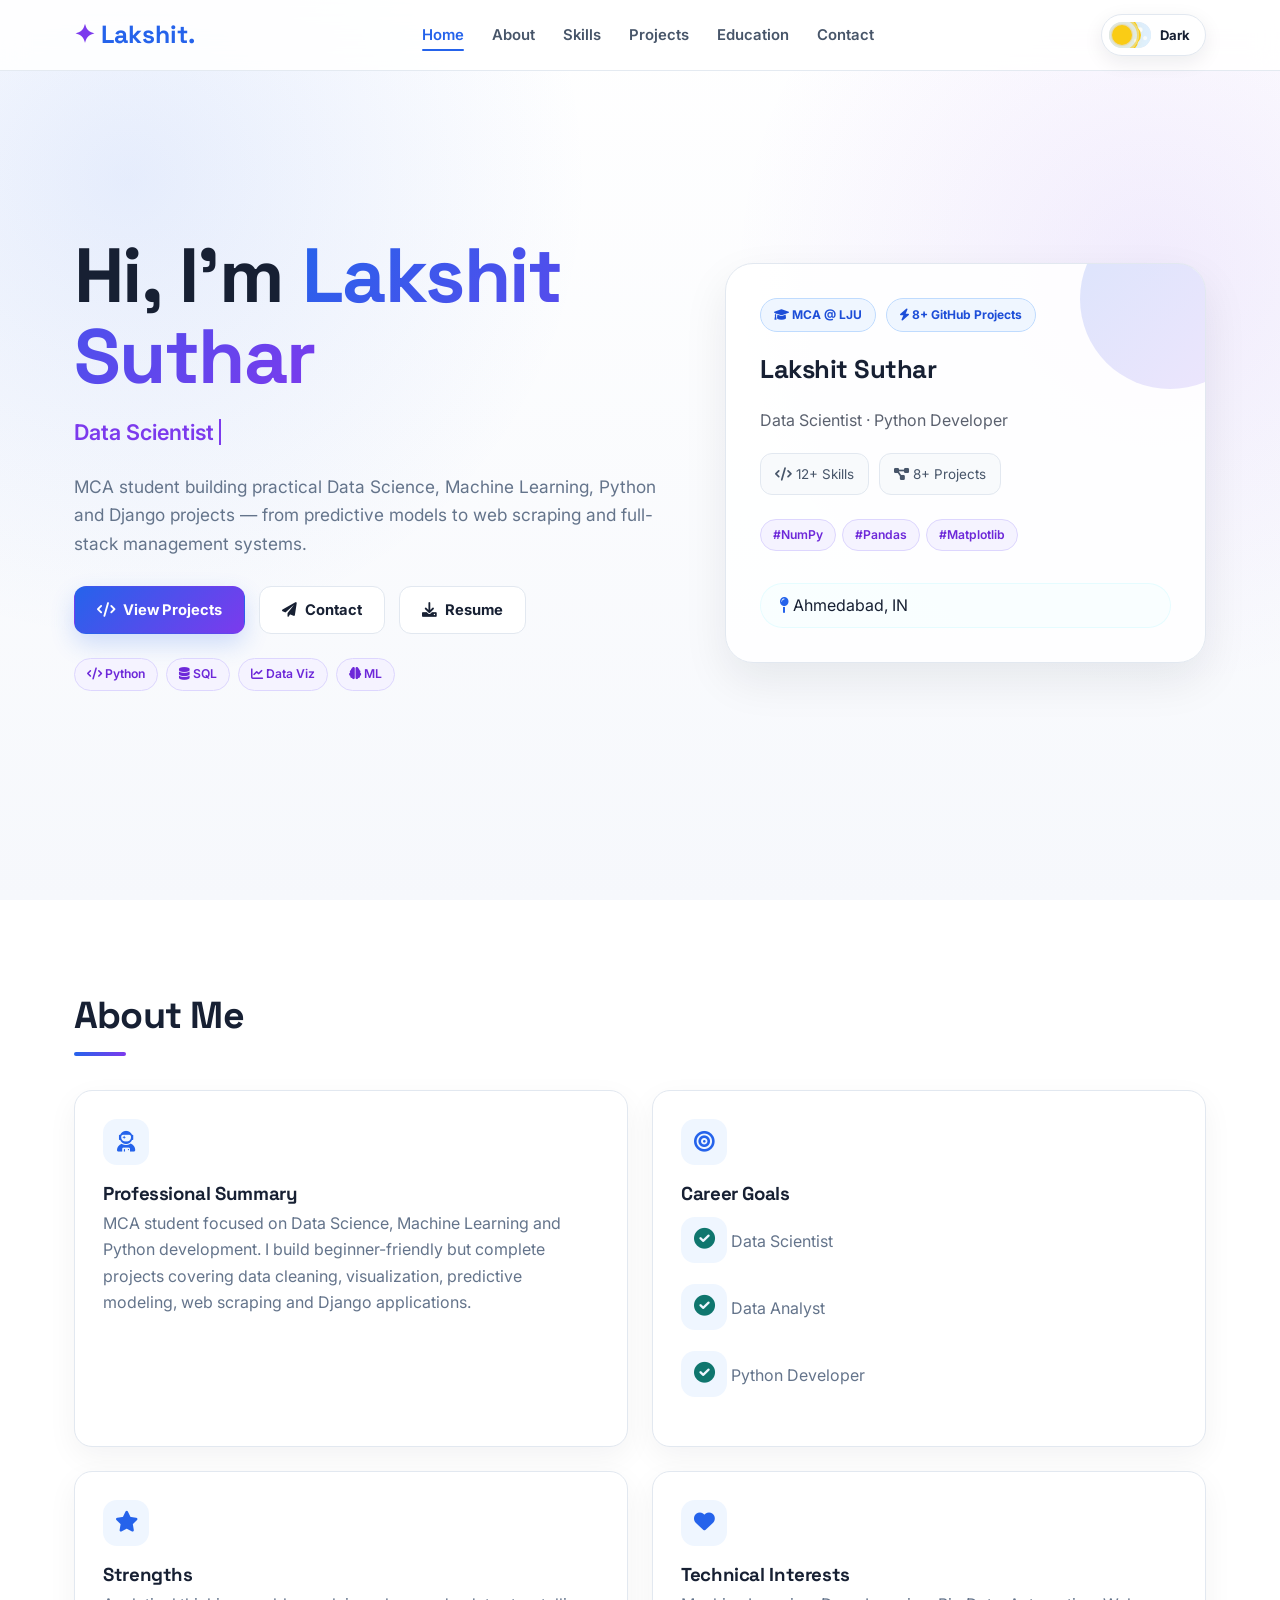
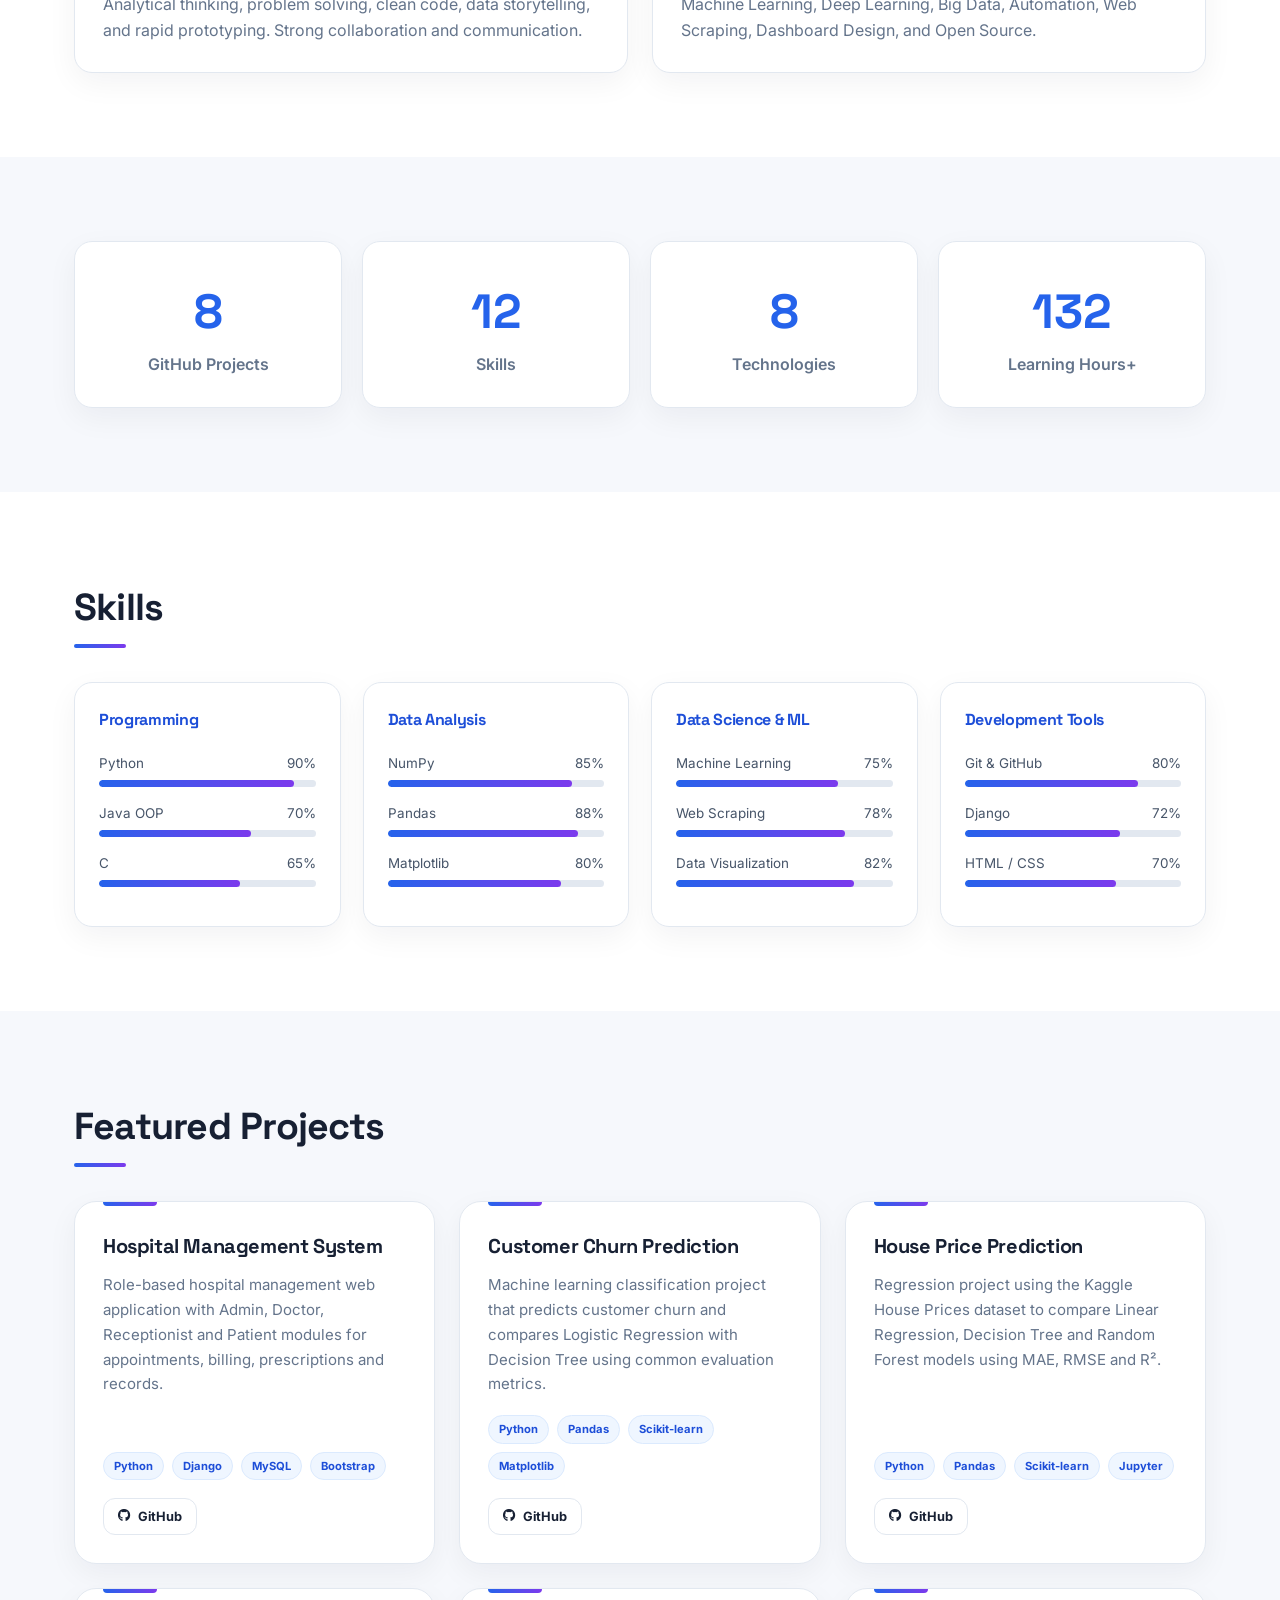
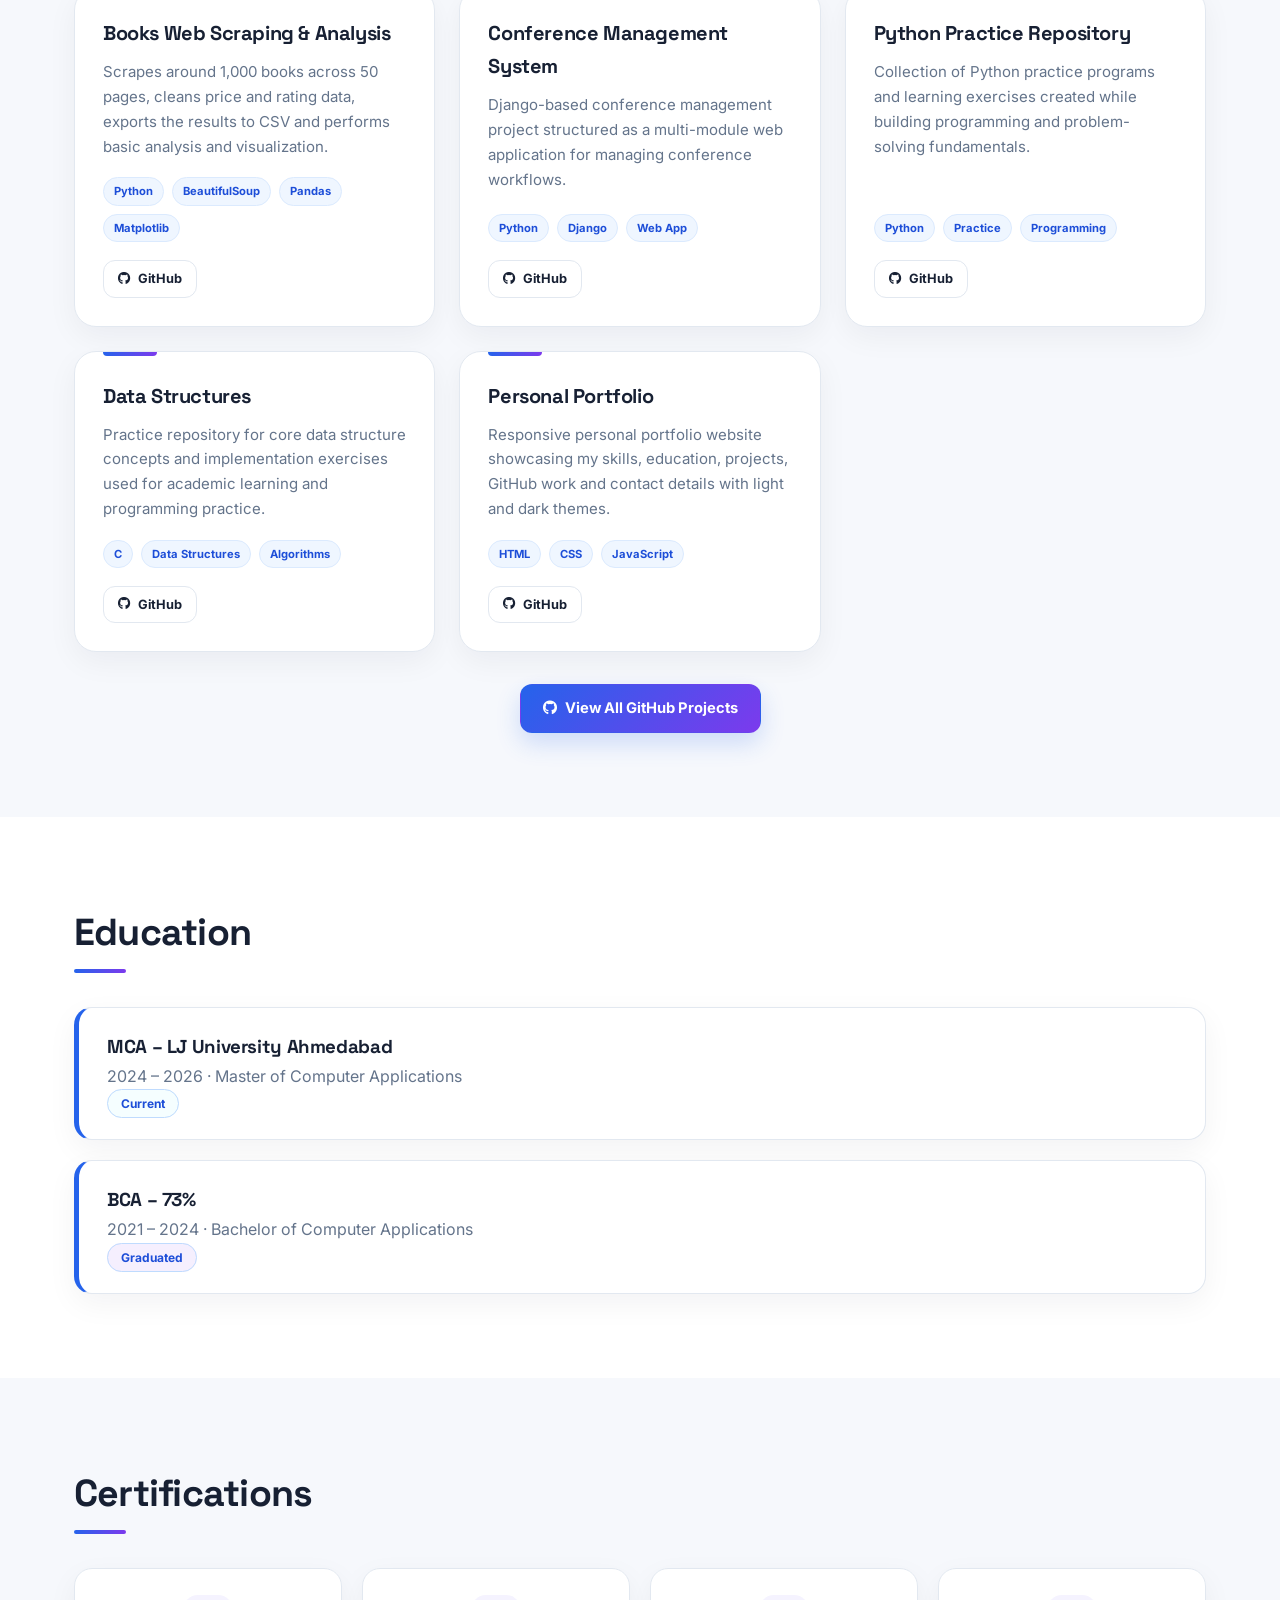
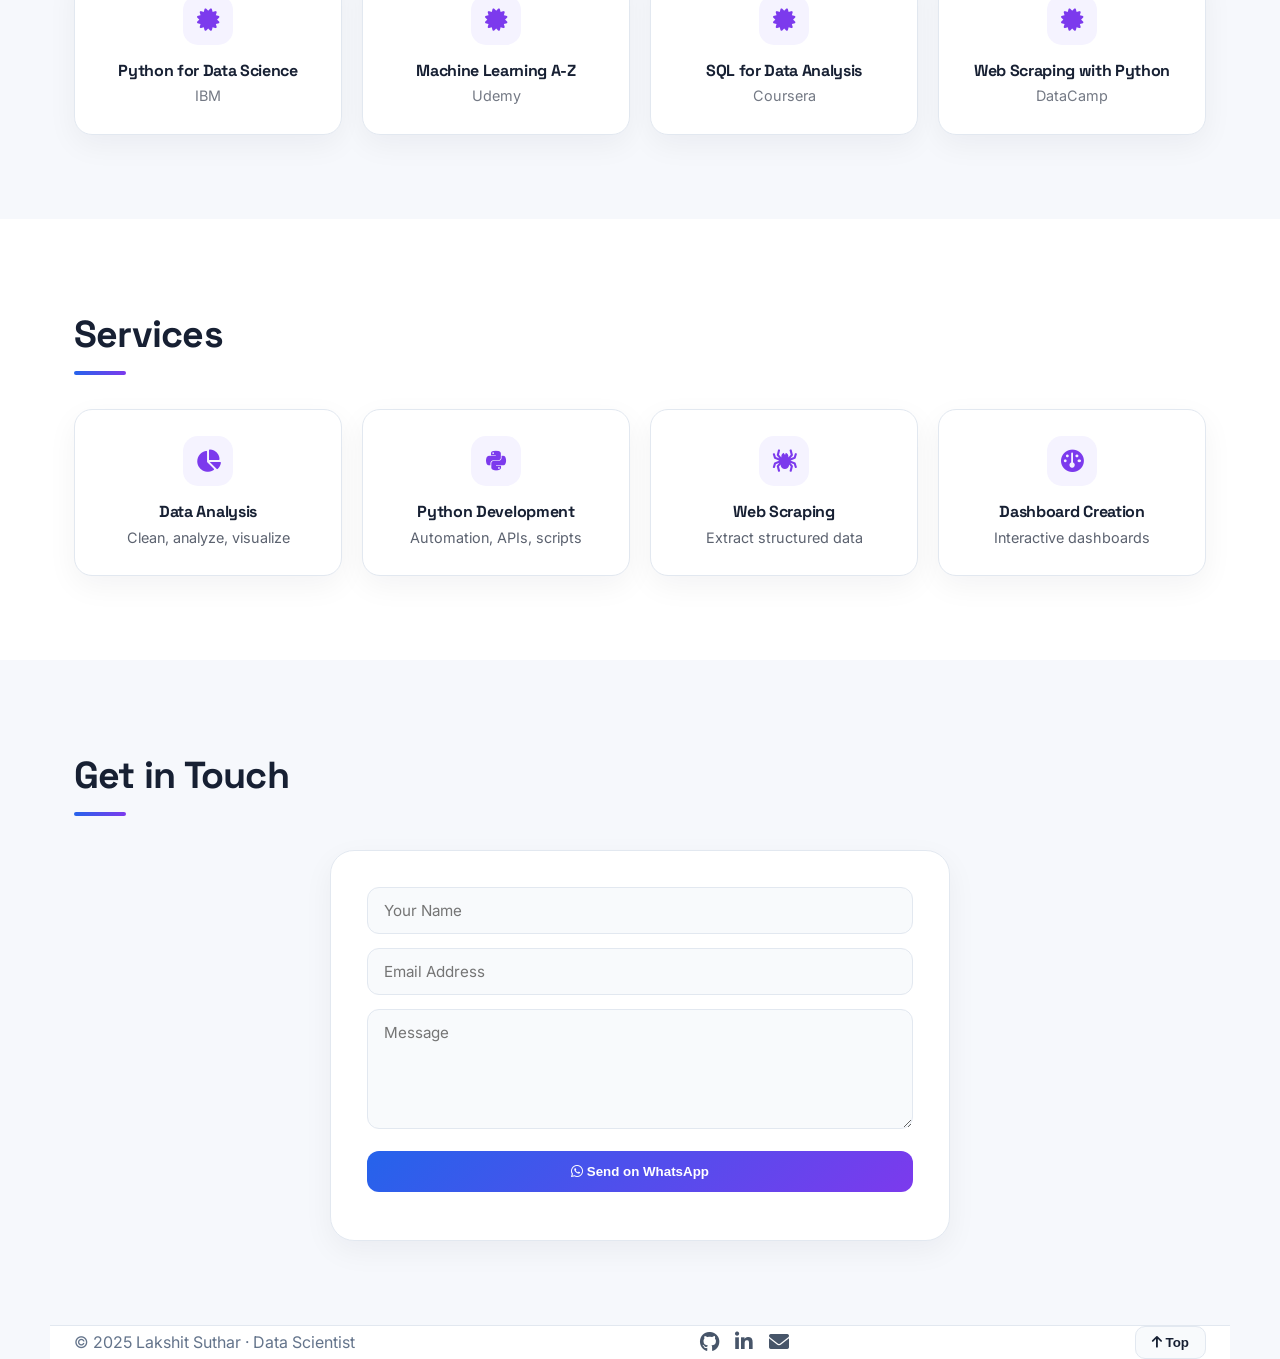
==== commit fbdc6c5a: "Link updated resume on portfolio" ====
--- a/index.html
+++ b/index.html
@@ -60,7 +60,7 @@
                 <div class="hero-buttons">
                     <a href="#projects" class="btn btn-primary"><i class="fas fa-code"></i> View Projects</a>
                     <a href="#contact" class="btn btn-outline"><i class="fas fa-paper-plane"></i> Contact</a>
-                    <a href="Lakshit_Suthar_Resume.pdf" class="btn btn-outline" id="download-resume"><i class="fas fa-download"></i> Resume</a>
+                    <a href="Lakshit_Suthar_Resume.pdf?v=0216c234" class="btn btn-outline" id="download-resume"><i class="fas fa-download"></i> Resume</a>
                 </div>
                 <div style="margin-top: 24px; display: flex; flex-wrap: wrap; gap: 8px;">
                     <span class="floating-tag"><i class="fas fa-code"></i> Python</span>
